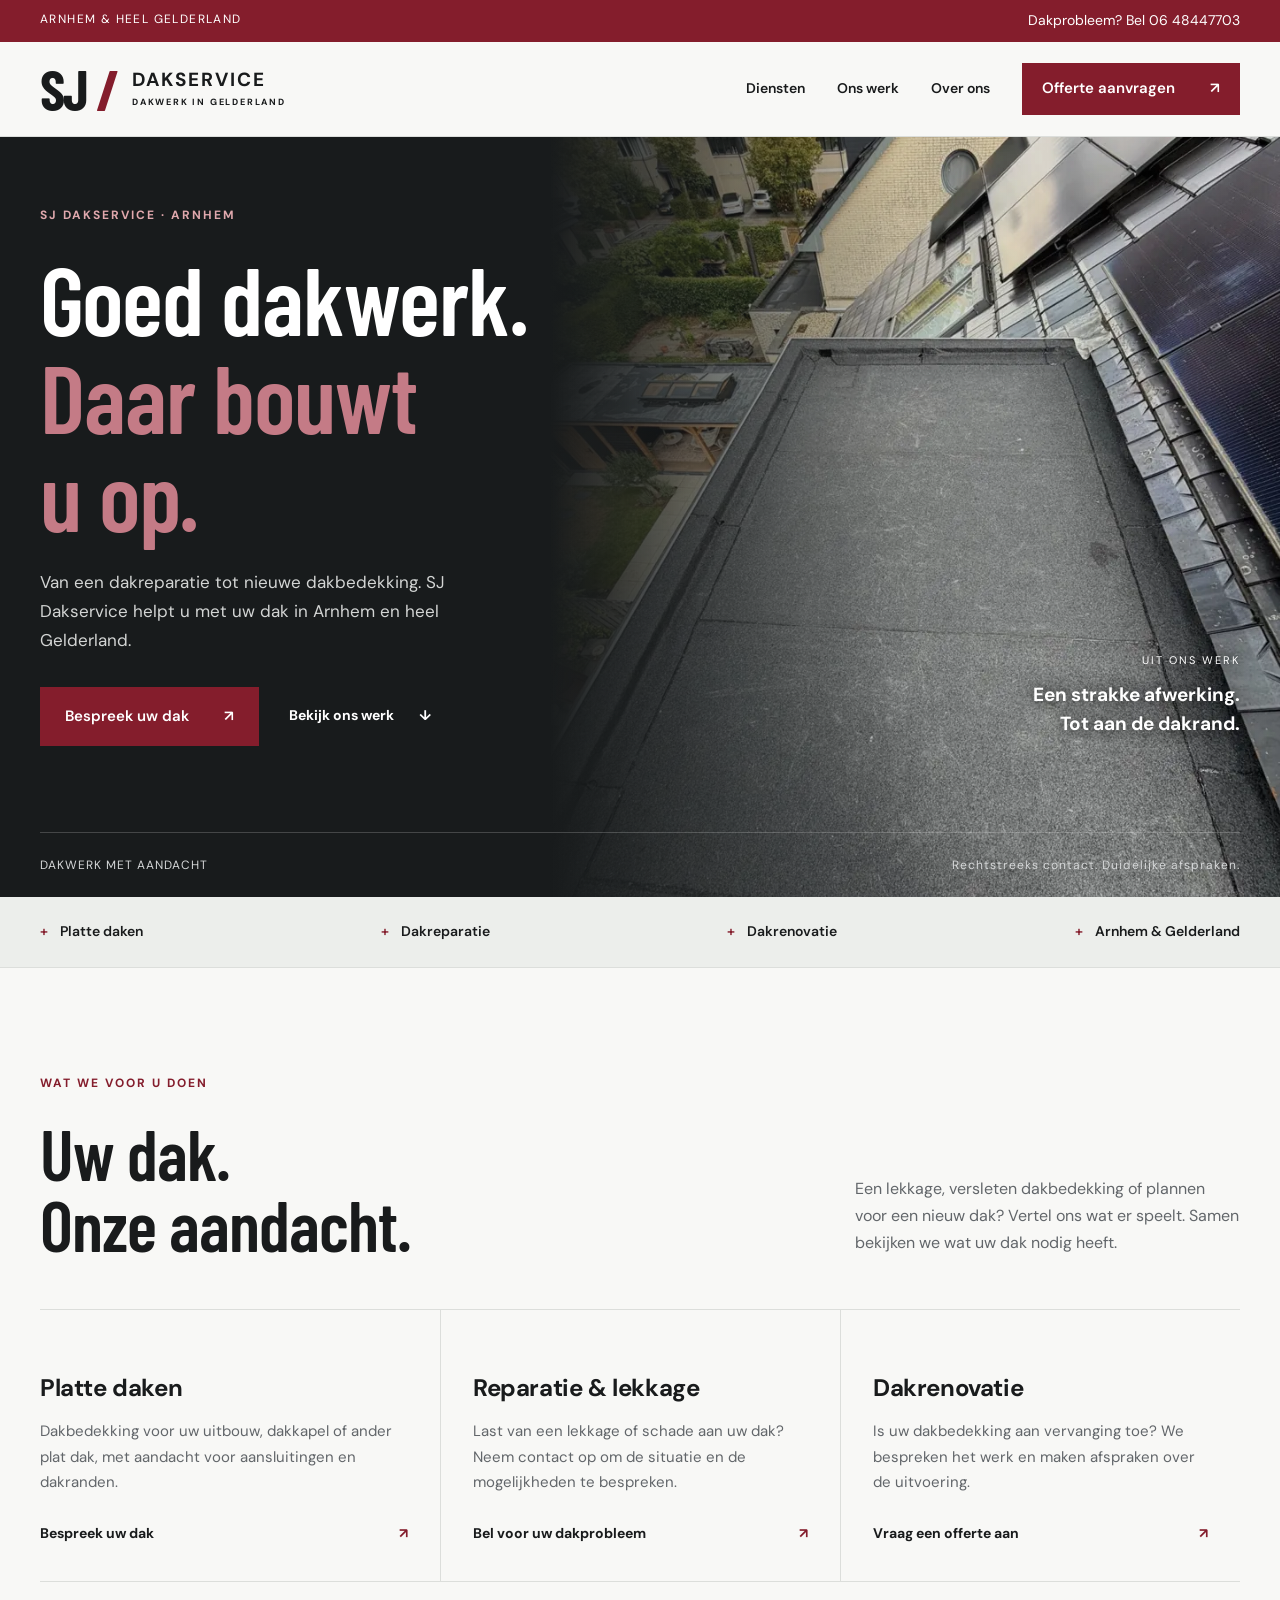
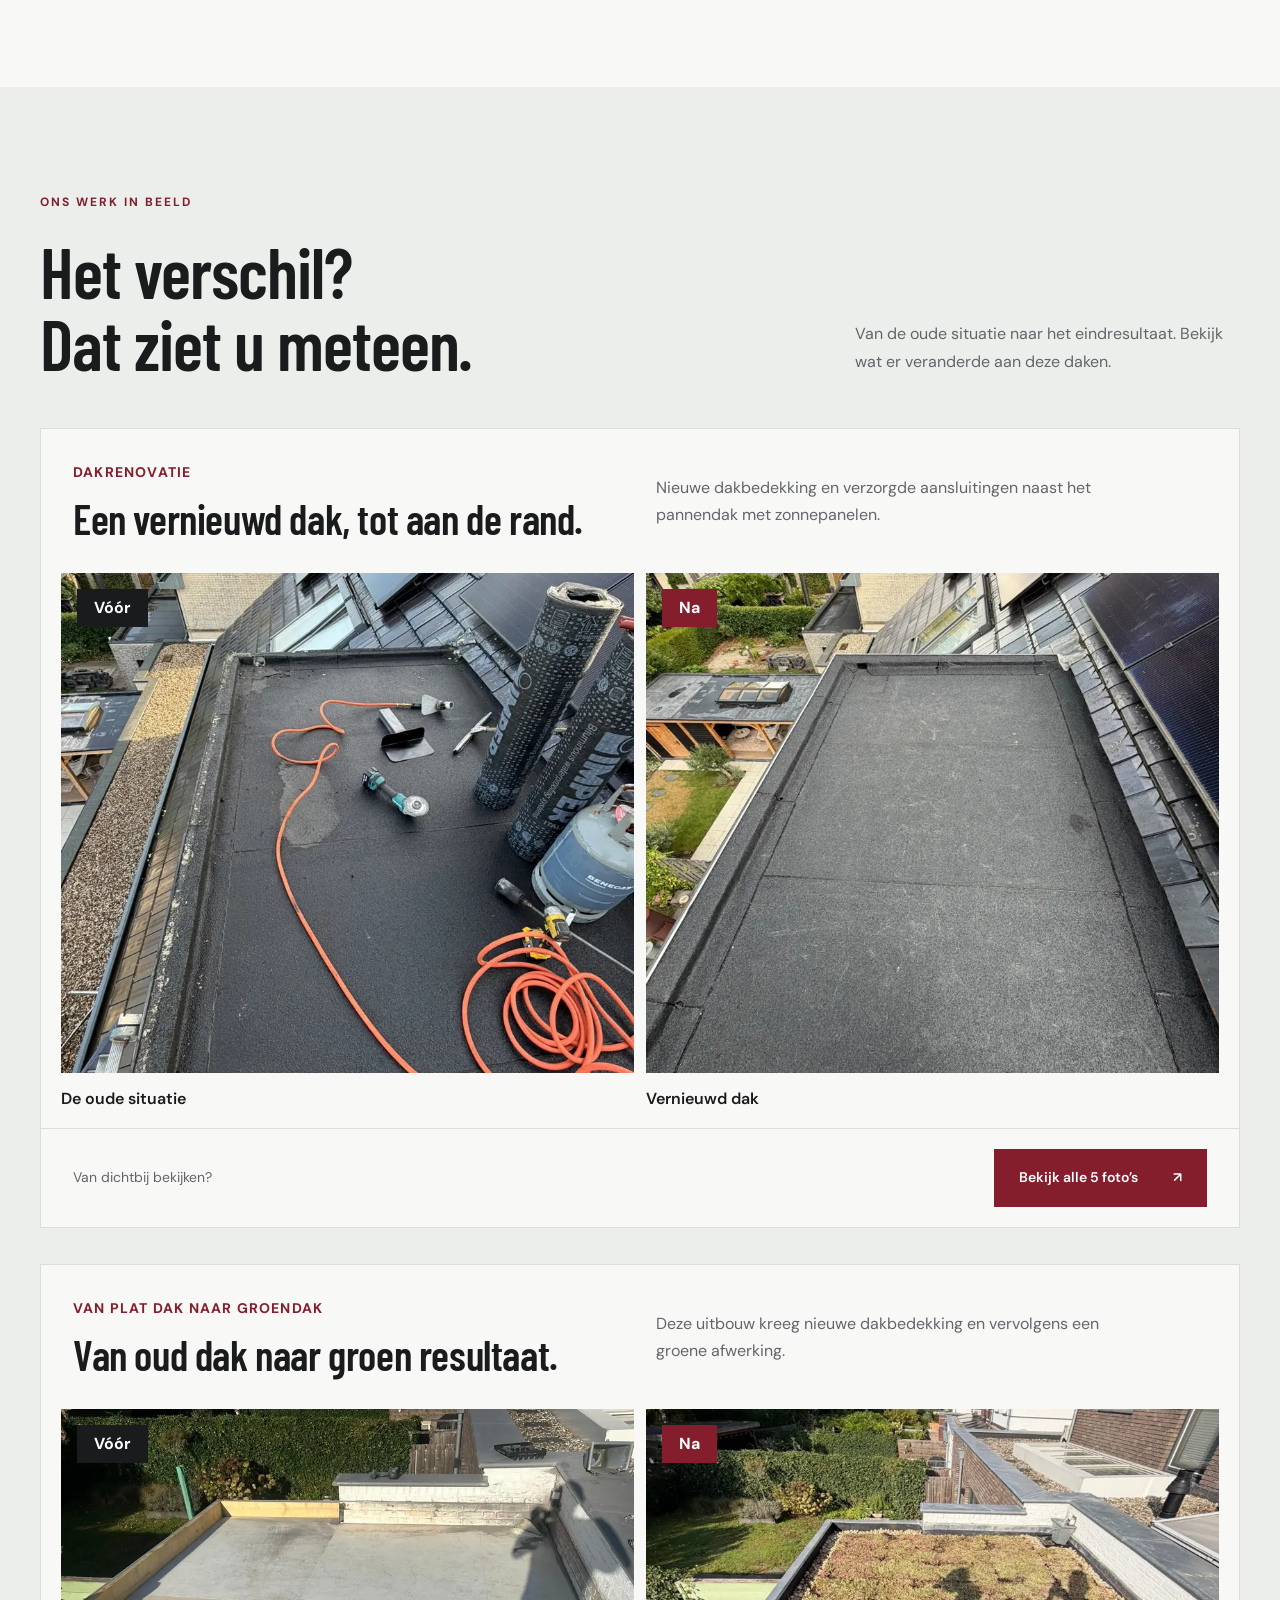
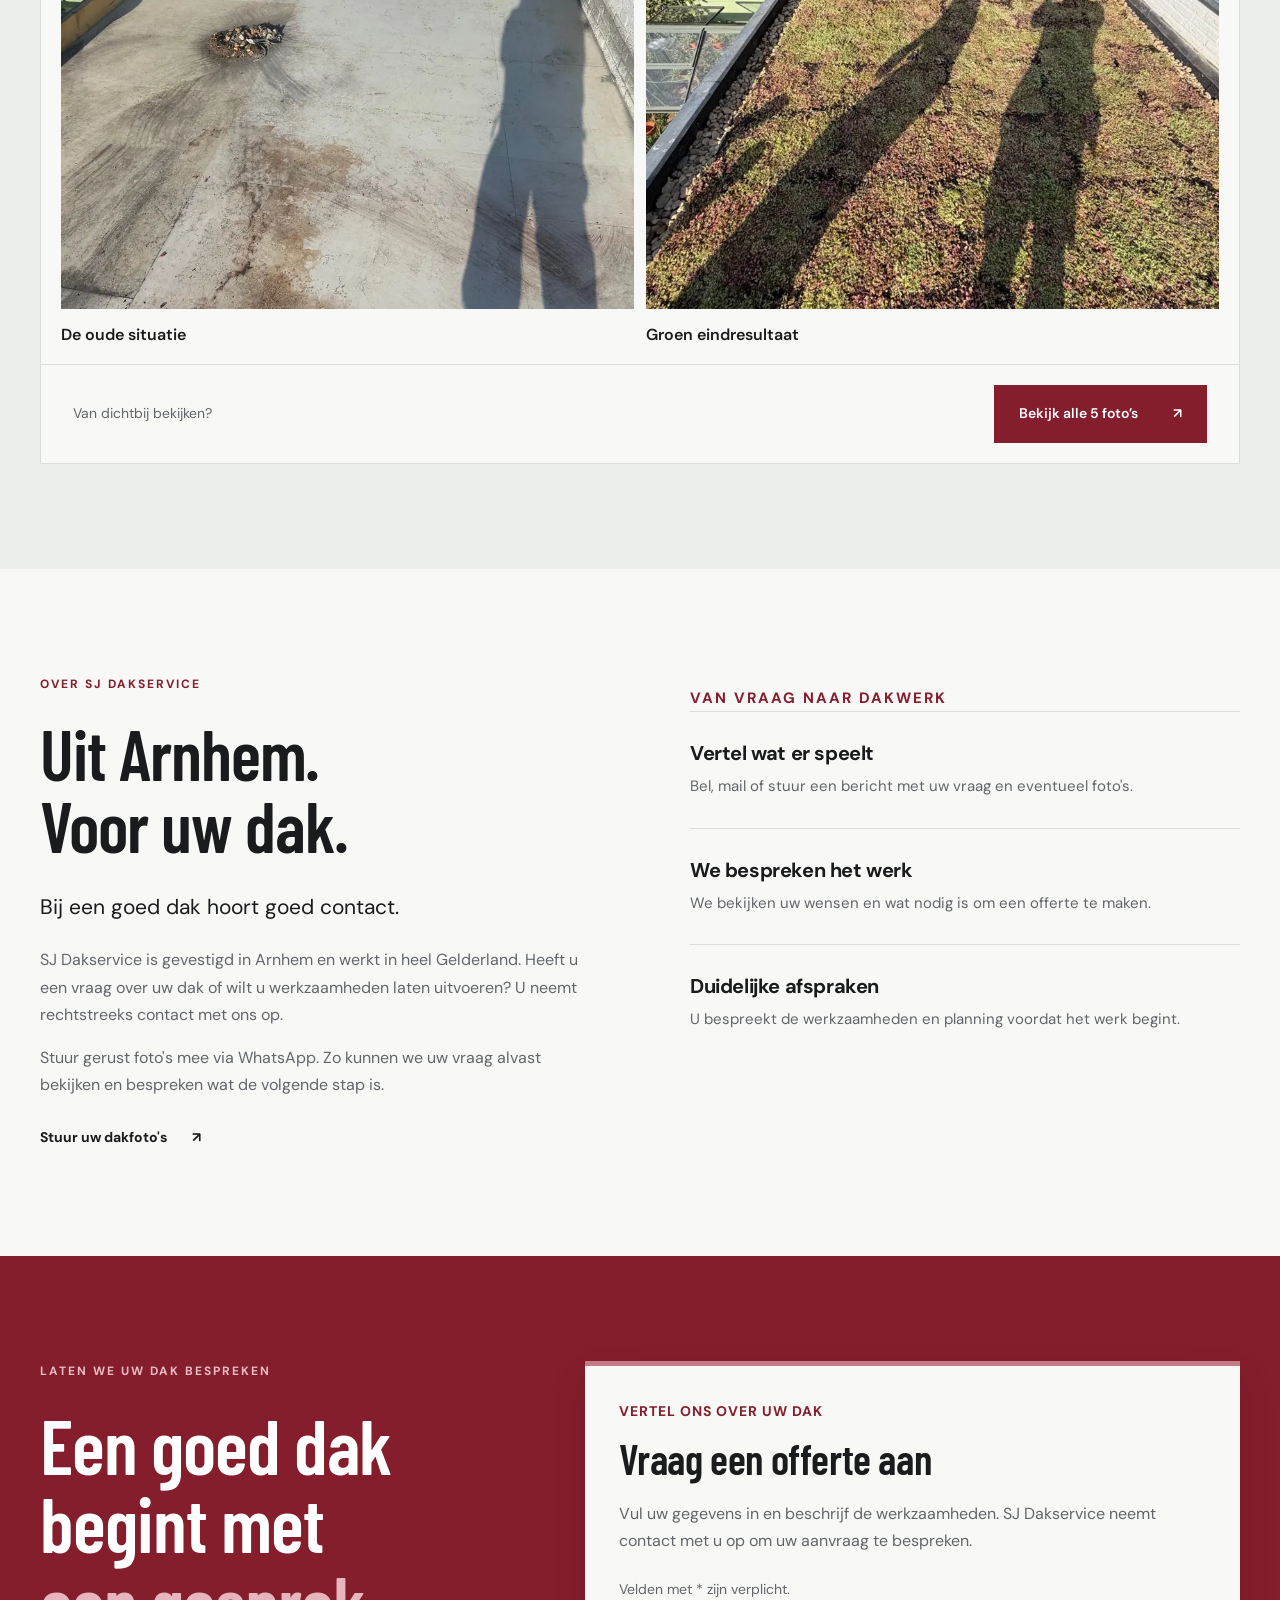
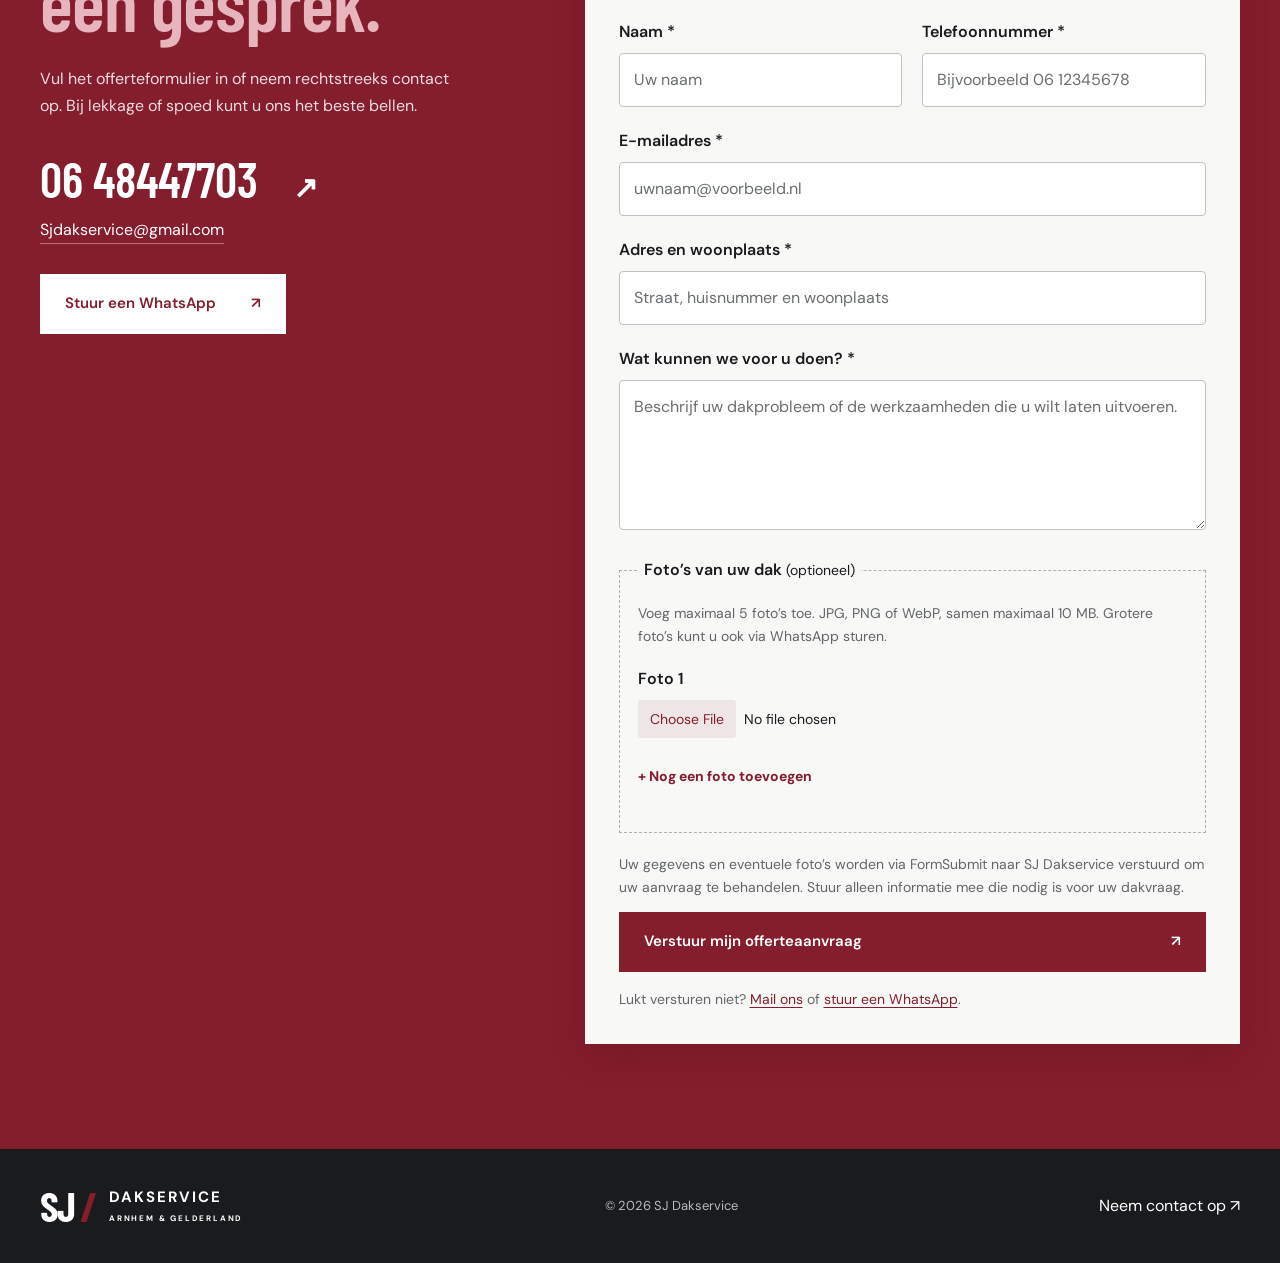
==== index.html @ f92d9c8c "Publiceer offerteformulier met FormSubmit na expliciet akkoord" ====
<!doctype html>
<html lang="nl">
<head>
<meta charset="utf-8"><meta name="viewport" content="width=device-width,initial-scale=1">
<title>SJ Dakservice | Dakwerk in Arnhem & Gelderland</title>
<meta name="description" content="SJ Dakservice uit Arnhem. Bekijk ons dakwerk in Gelderland en neem rechtstreeks contact op voor uw dak, reparatie of een offerte. Bel 06 48447703.">
<meta name="theme-color" content="#841d2c">
<link rel="stylesheet" href="styles.css?v=20260905-offerte">
<script src="script.js?v=20260905-offerte" defer></script>
</head>
<body>
<a class="skip" href="#inhoud">Naar de inhoud</a>
<div class="topbar"><div class="wrap"><span>ARNHEM & HEEL GELDERLAND</span><a href="tel:+31648447703">Dakprobleem? Bel 06 48447703</a></div></div>
<header><div class="wrap nav"><a class="brand" href="#" aria-label="SJ Dakservice home"><strong>SJ<span> /</span></strong><span>DAKSERVICE<small>DAKWERK IN GELDERLAND</small></span></a><button class="menu-toggle" aria-expanded="false" aria-controls="navigation">Menu <span>☰</span></button><nav id="navigation" aria-label="Hoofdnavigatie"><a href="#diensten">Diensten</a><a href="#projecten">Ons werk</a><a href="#over">Over ons</a><a class="button small" href="#offerte">Offerte aanvragen <span>↗</span></a></nav></div></header>
<main id="inhoud">
<section class="hero"><div class="hero-photo"></div><div class="wrap hero-inner"><div class="hero-copy"><p class="eyebrow">SJ DAKSERVICE · ARNHEM</p><h1>Goed dakwerk.<br><em>Daar bouwt<br>u op.</em></h1><p>Van een dakreparatie tot nieuwe dakbedekking. SJ Dakservice helpt u met uw dak in Arnhem en heel Gelderland.</p><div class="actions"><a class="button" href="#offerte">Bespreek uw dak <span>↗</span></a><a class="text-link" href="#projecten">Bekijk ons werk <span>↓</span></a></div></div><div class="photo-label"><span>UIT ONS WERK</span><strong>Een strakke afwerking.<br>Tot aan de dakrand.</strong></div></div><div class="hero-bottom wrap"><span>DAKWERK MET AANDACHT</span><span>Rechtstreeks contact. Duidelijke afspraken.</span></div></section>
<div class="service-strip"><div class="wrap"><span>Platte daken</span><span>Dakreparatie</span><span>Dakrenovatie</span><span>Arnhem & Gelderland</span></div></div>
<section class="section wrap" id="diensten"><div class="section-head"><div><p class="eyebrow">WAT WE VOOR U DOEN</p><h2>Uw dak.<br>Onze aandacht.</h2></div><p>Een lekkage, versleten dakbedekking of plannen voor een nieuw dak? Vertel ons wat er speelt. Samen bekijken we wat uw dak nodig heeft.</p></div><div class="services"><article><h3>Platte daken</h3><p>Dakbedekking voor uw uitbouw, dakkapel of ander plat dak, met aandacht voor aansluitingen en dakranden.</p><a href="#offerte">Bespreek uw dak <span>↗</span></a></article><article><h3>Reparatie & lekkage</h3><p>Last van een lekkage of schade aan uw dak? Neem contact op om de situatie en de mogelijkheden te bespreken.</p><a href="tel:+31648447703">Bel voor uw dakprobleem <span>↗</span></a></article><article><h3>Dakrenovatie</h3><p>Is uw dakbedekking aan vervanging toe? We bespreken het werk en maken afspraken over de uitvoering.</p><a href="#offerte">Vraag een offerte aan <span>↗</span></a></article></div></section>
<section class="projects section" id="projecten"><div class="wrap">
<div class="section-head"><div><p class="eyebrow">ONS WERK IN BEELD</p><h2>Het verschil?<br>Dat ziet u meteen.</h2></div><p>Van de oude situatie naar het eindresultaat. Bekijk wat er veranderde aan deze daken.</p></div>
<article class="project comparison-project" aria-labelledby="project-smal-title">
<div class="comparison-heading"><div><p class="eyebrow">DAKRENOVATIE</p><h3 id="project-smal-title">Een vernieuwd dak, tot aan de rand.</h3></div><p>Nieuwe dakbedekking en verzorgde aansluitingen naast het pannendak met zonnepanelen.</p></div>
<div class="comparison-pair">
<figure><div class="comparison-photo"><img src="assets/smal-dak-werk.webp" alt="Oude dakbedekking naast zonnepanelen, met gereedschap bij de start van het werk" loading="lazy" width="825" height="1100"><span class="comparison-label">Vóór</span></div><figcaption>De oude situatie</figcaption></figure>
<figure><div class="comparison-photo"><img src="assets/smal-dak-resultaat.webp" alt="Hetzelfde dak met vernieuwde dakbedekking en afgewerkte randen" loading="lazy" width="825" height="1100"><span class="comparison-label after-label">Na</span></div><figcaption>Vernieuwd dak</figcaption></figure>
</div>
<div class="comparison-footer"><span>Van dichtbij bekijken?</span><button class="button" data-gallery="smal">Bekijk alle 5 foto’s <span aria-hidden="true">↗</span></button></div>
</article>
<article class="project comparison-project" aria-labelledby="project-plat-title">
<div class="comparison-heading"><div><p class="eyebrow">VAN PLAT DAK NAAR GROENDAK</p><h3 id="project-plat-title">Van oud dak naar groen resultaat.</h3></div><p>Deze uitbouw kreeg nieuwe dakbedekking en vervolgens een groene afwerking.</p></div>
<div class="comparison-pair">
<figure><div class="comparison-photo"><img src="assets/plat-dak-voor-overzicht.webp" alt="Het brede platte dak vóór de renovatie, met oude versleten dakbedekking" loading="lazy" width="1100" height="825"><span class="comparison-label">Vóór</span></div><figcaption>De oude situatie</figcaption></figure>
<figure><div class="comparison-photo"><img src="assets/groendak.webp" alt="Het brede dak na de renovatie, afgewerkt als groendak" loading="lazy" width="825" height="1100"><span class="comparison-label after-label">Na</span></div><figcaption>Groen eindresultaat</figcaption></figure>
</div>
<div class="comparison-footer"><span>Van dichtbij bekijken?</span><button class="button" data-gallery="plat">Bekijk alle 5 foto’s <span aria-hidden="true">↗</span></button></div>
</article>
</div></section>
<section class="section wrap about" id="over"><div><p class="eyebrow">OVER SJ DAKSERVICE</p><h2>Uit Arnhem.<br>Voor uw dak.</h2><p class="lead">Bij een goed dak hoort goed contact.</p><p>SJ Dakservice is gevestigd in Arnhem en werkt in heel Gelderland. Heeft u een vraag over uw dak of wilt u werkzaamheden laten uitvoeren? U neemt rechtstreeks contact met ons op.</p><p>Stuur gerust foto's mee via WhatsApp. Zo kunnen we uw vraag alvast bekijken en bespreken wat de volgende stap is.</p><a class="text-link" href="https://wa.me/31648447703" target="_blank" rel="noopener noreferrer">Stuur uw dakfoto's <span>↗</span></a></div><div class="steps"><p class="eyebrow">VAN VRAAG NAAR DAKWERK</p><article><div><h3>Vertel wat er speelt</h3><p>Bel, mail of stuur een bericht met uw vraag en eventueel foto's.</p></div></article><article><div><h3>We bespreken het werk</h3><p>We bekijken uw wensen en wat nodig is om een offerte te maken.</p></div></article><article><div><h3>Duidelijke afspraken</h3><p>U bespreekt de werkzaamheden en planning voordat het werk begint.</p></div></article></div></section>
<section class="contact section" id="contact"><div class="wrap contact-grid"><div><p class="eyebrow">LATEN WE UW DAK BESPREKEN</p><h2>Een goed dak<br>begint met<br><em>een gesprek.</em></h2><p>Vul het offerteformulier in of neem rechtstreeks contact op. Bij lekkage of spoed kunt u ons het beste bellen.</p><a class="phone" href="tel:+31648447703">06 48447703 <span>↗</span></a><a class="email" href="mailto:Sjdakservice@gmail.com">Sjdakservice@gmail.com</a><div class="contact-actions"><a class="button light" href="https://wa.me/31648447703?text=Hallo%20SJ%20Dakservice%2C%20ik%20heb%20een%20vraag%20over%20mijn%20dak." target="_blank" rel="noopener noreferrer">Stuur een WhatsApp <span>↗</span></a></div></div><div class="quote-card" id="offerte">
<p class="eyebrow">VERTEL ONS OVER UW DAK</p>
<h3>Vraag een offerte aan</h3>
<p class="quote-intro">Vul uw gegevens in en beschrijf de werkzaamheden. SJ Dakservice neemt contact met u op om uw aanvraag te bespreken.</p>
<form id="quote-form" action="https://formsubmit.co/Sjdakservice@gmail.com" method="POST" enctype="multipart/form-data">
<input type="hidden" name="_subject" value="Nieuwe offerteaanvraag via SJ Dakservice">
<input type="hidden" name="_template" value="table">
<input type="hidden" name="_next" value="https://kdsbtdjr7d-bot.github.io/SJ-dakservice/bedankt.html">
<input type="text" name="_honey" class="form-trap" tabindex="-1" autocomplete="off" aria-hidden="true">
<p class="required-note">Velden met * zijn verplicht.</p>
<div class="quote-fields">
<div class="quote-field"><label for="quote-name">Naam *</label><input id="quote-name" name="Naam" autocomplete="name" maxlength="120" required placeholder="Uw naam"></div>
<div class="quote-field"><label for="quote-phone">Telefoonnummer *</label><input id="quote-phone" name="Telefoonnummer" type="tel" autocomplete="tel" maxlength="40" required placeholder="Bijvoorbeeld 06 12345678"></div>
<div class="quote-field quote-wide"><label for="quote-email">E-mailadres *</label><input id="quote-email" name="email" type="email" autocomplete="email" maxlength="254" required placeholder="uwnaam@voorbeeld.nl"></div>
<div class="quote-field quote-wide"><label for="quote-address">Adres en woonplaats *</label><input id="quote-address" name="Adres en woonplaats" autocomplete="street-address" maxlength="250" required placeholder="Straat, huisnummer en woonplaats"></div>
<div class="quote-field quote-wide"><label for="quote-message">Wat kunnen we voor u doen? *</label><textarea id="quote-message" name="Omschrijving" rows="5" maxlength="5000" required placeholder="Beschrijf uw dakprobleem of de werkzaamheden die u wilt laten uitvoeren."></textarea></div>
</div>
<fieldset class="quote-uploads"><legend>Foto’s van uw dak <span>(optioneel)</span></legend>
<p id="upload-help">Voeg maximaal 5 foto’s toe. JPG, PNG of WebP, samen maximaal 10 MB. Grotere foto’s kunt u ook via WhatsApp sturen.</p>
<div class="photo-field"><label for="quote-photo-1">Foto 1</label><input type="file" id="quote-photo-1" name="attachment" accept="image/jpeg,image/png,image/webp" aria-describedby="upload-help upload-error"></div>
<div class="photo-field"><label for="quote-photo-2">Foto 2</label><input type="file" id="quote-photo-2" name="attachment2" accept="image/jpeg,image/png,image/webp" aria-describedby="upload-help upload-error"></div>
<div class="photo-field"><label for="quote-photo-3">Foto 3</label><input type="file" id="quote-photo-3" name="attachment3" accept="image/jpeg,image/png,image/webp" aria-describedby="upload-help upload-error"></div>
<div class="photo-field"><label for="quote-photo-4">Foto 4</label><input type="file" id="quote-photo-4" name="attachment4" accept="image/jpeg,image/png,image/webp" aria-describedby="upload-help upload-error"></div>
<div class="photo-field"><label for="quote-photo-5">Foto 5</label><input type="file" id="quote-photo-5" name="attachment5" accept="image/jpeg,image/png,image/webp" aria-describedby="upload-help upload-error"></div>
<button type="button" id="add-photo" class="text-link" hidden>+ Nog een foto toevoegen</button>
<p id="upload-error" role="alert"></p>
</fieldset>
<p class="quote-privacy">Uw gegevens en eventuele foto’s worden via FormSubmit naar SJ Dakservice verstuurd om uw aanvraag te behandelen. Stuur alleen informatie mee die nodig is voor uw dakvraag.</p>
<button class="button quote-submit" type="submit">Verstuur mijn offerteaanvraag <span aria-hidden="true">↗</span></button>
<p class="quote-help">Lukt versturen niet? <a href="mailto:Sjdakservice@gmail.com">Mail ons</a> of <a href="https://wa.me/31648447703" target="_blank" rel="noopener noreferrer">stuur een WhatsApp</a>.</p>
</form></div></div></section>
</main><footer><div class="wrap"><a class="brand" href="#"><strong>SJ<span> /</span></strong><span>DAKSERVICE<small>ARNHEM & GELDERLAND</small></span></a><p>© <span id="year">2026</span> SJ Dakservice</p><a href="mailto:Sjdakservice@gmail.com">Neem contact op ↗</a></div></footer>
<div class="mobile-contact"><a href="tel:+31648447703">Bel direct</a><a href="https://wa.me/31648447703" target="_blank" rel="noopener noreferrer">WhatsApp ↗</a></div>
<dialog id="gallery" aria-labelledby="gallery-title"><div class="gallery-top"><h2 id="gallery-title">Projectfoto's</h2><button id="close-gallery" aria-label="Sluit fotogalerij">Sluiten ×</button></div><div class="gallery-stage"><button id="prev-photo" aria-label="Vorige foto">←</button><img id="gallery-photo" alt=""><button id="next-photo" aria-label="Volgende foto">→</button></div><p id="gallery-caption" aria-live="polite"></p></dialog>
</body></html>
---- styles.css ----
@import url('https://fonts.googleapis.com/css2?family=Barlow+Condensed:wght@500;600;700&family=DM+Sans:wght@400;500;600;700&display=swap');
:root{--ink:#191b1c;--red:#841d2c;--paper:#f8f8f6;--muted:#62666a;--line:#dcdedb}*{box-sizing:border-box}html{scroll-behavior:smooth;scroll-padding-top:110px}body{margin:0;background:var(--paper);color:var(--ink);font:16px/1.7 'DM Sans',Arial,sans-serif}a{color:inherit;text-decoration:none}button{font:inherit;cursor:pointer}button,a{-webkit-tap-highlight-color:transparent}button:focus-visible,a:focus-visible{outline:3px solid #df934c;outline-offset:5px}.wrap{width:min(1200px,calc(100% - 80px));margin:auto}.topbar{background:var(--red);color:white;font-size:12px;letter-spacing:1.4px;padding:9px 0}.topbar .wrap{display:flex;justify-content:space-between}.topbar a{letter-spacing:0;font-size:14px}header{position:sticky;top:0;background:#f8f8f6f5;backdrop-filter:blur(12px);z-index:10;border-bottom:1px solid var(--line)}.nav{display:flex;align-items:center;justify-content:space-between;min-height:94px}.brand{display:flex;align-items:center;gap:14px;line-height:1.05}.brand strong{font:700 57px/.9 'Barlow Condensed',Arial,sans-serif;letter-spacing:-2px}.brand strong span{color:var(--red)}.brand>span{font-size:19px;letter-spacing:2px;font-weight:700}.brand small{display:block;font-size:9px;letter-spacing:1.8px;margin-top:8px}nav{display:flex;align-items:center;gap:32px;font-size:14px;font-weight:600}nav a:hover,.text-link:hover{color:var(--red)}.button{display:inline-flex;justify-content:space-between;align-items:center;gap:35px;background:var(--red);color:#fff;padding:17px 25px;font-weight:600;font-size:15px}.button:hover{background:#a22b3d;color:white}.button.small{padding:13px 20px}.menu-toggle{display:none}.hero{position:relative;background:#181b1c;color:#fff;overflow:hidden}.hero-photo{position:absolute;inset:0 0 0 43%;background:linear-gradient(90deg,#181b1c 0%,#181b1c30 48%,#181b1c00 100%),url('assets/smal-dak-resultaat.webp') center 57%/cover}.hero-inner{position:relative;min-height:680px;display:flex;align-items:center;justify-content:space-between}.hero-copy{padding:68px 0 86px;width:56%}.eyebrow{font-size:12px;letter-spacing:2px;font-weight:700;margin:0 0 24px;color:var(--red)}.hero .eyebrow{color:#e0a8ad}h1,h2,h3,p{margin-top:0}h1,h2{font-family:'Barlow Condensed','Arial Narrow',Arial,sans-serif;font-weight:600;line-height:1.02;letter-spacing:-1px}h1{font-size:clamp(65px,7.5vw,108px);margin-bottom:25px}h1 em,h2 em{font-style:normal;color:#c47b86}.hero-copy>p:not(.eyebrow){max-width:410px;color:#d3d5d4;font-size:17px}.actions{display:flex;align-items:center;gap:30px;margin-top:32px}.text-link{display:inline-flex;align-items:center;gap:25px;font-size:14px;font-weight:700;background:none;border:0;padding:0}.hero .text-link:hover{color:#e0a8ad}.photo-label{align-self:flex-end;text-align:right;margin-bottom:94px;text-shadow:0 1px 15px #000}.photo-label span{font-size:11px;letter-spacing:2px}.photo-label strong{display:block;font-size:19px;line-height:1.5;margin-top:9px}.hero-bottom{position:relative;display:flex;justify-content:space-between;padding:22px 0;border-top:1px solid #ffffff30;font-size:12px;letter-spacing:1px;color:#d5d7d8}.service-strip{background:#eceeeb;border-bottom:1px solid var(--line)}.service-strip .wrap{display:flex;justify-content:space-between;padding:23px 0;font-size:14px;font-weight:600}.service-strip span:before{content:'+';color:var(--red);margin-right:12px}.section{padding-top:105px;padding-bottom:105px}.section-head{display:flex;justify-content:space-between;align-items:flex-end;gap:60px;margin-bottom:48px}h2{font-size:clamp(48px,5.5vw,72px);margin-bottom:0}.section-head>p{max-width:385px;margin-bottom:5px;color:var(--muted)}.services{display:grid;grid-template-columns:repeat(3,1fr);border-top:1px solid var(--line);border-bottom:1px solid var(--line)}.services article{padding:35px 32px 35px 0}.services article+article{border-left:1px solid var(--line);padding-left:32px}.number{font:500 38px 'Barlow Condensed',Arial;color:#a9aaaa}h3{font-size:24px;line-height:1.3;letter-spacing:-.4px;margin-bottom:16px}.services h3{margin-top:27px}.services p{color:var(--muted);font-size:15px}.services a{display:flex;justify-content:space-between;font-size:14px;font-weight:700;margin-top:26px}.services a span{color:var(--red)}.projects{background:#eceedf00;background-color:#eceeeb}.project{background:var(--paper)}.featured{display:grid;grid-template-columns:1.1fr 1fr;margin-bottom:30px}.project-image{padding:0;border:0;display:block;position:relative;width:100%;background:#d4d5d0;overflow:hidden;aspect-ratio:1.45}.project-image img{width:100%;height:100%;object-fit:cover;display:block;transition:transform .5s}.project-image:hover img{transform:scale(1.035)}.featured .project-image{aspect-ratio:1.14}.featured .project-image img{object-position:50% 65%}.image-badge{position:absolute;bottom:18px;left:18px;background:var(--paper);padding:11px 17px;font-size:11px;letter-spacing:1px}.image-badge b{margin-left:25px;color:var(--red);font-size:17px}.project-copy{padding:32px}.featured .project-copy{padding:55px;align-self:center}.featured h3{font:600 44px/1.1 'Barlow Condensed',Arial}.project-copy p:not(.eyebrow){font-size:15px;color:var(--muted)}.project-copy .eyebrow{font-size:11px;margin-bottom:17px}.tags{display:flex;flex-wrap:wrap;gap:10px;margin:25px 0 30px}.tags span{border:1px solid var(--line);padding:5px 10px;font-size:12px}.project-grid{display:grid;grid-template-columns:1fr 1fr;gap:30px}.project-grid .project-image{max-height:345px}.project-grid .project-image img{object-position:center 60%}.about{display:grid;grid-template-columns:1fr 1fr;gap:100px}.about h2{margin-bottom:28px}.about p:not(.eyebrow){color:var(--muted)}.about .lead{font-size:21px;color:var(--ink)!important}.about .text-link{margin-top:12px}.steps{padding-top:12px}.steps article{border-top:1px solid var(--line);display:flex;gap:28px;padding:28px 0}.steps article>span{font:500 28px 'Barlow Condensed',Arial;color:var(--red)}.steps h3{font-size:20px;margin-bottom:8px}.steps p{font-size:15px;margin-bottom:0}.contact{background:var(--red);color:#fff}.contact-grid{display:grid;grid-template-columns:1.2fr 1fr;gap:130px}.contact .eyebrow{color:#e9bcc3}.contact h2{font-size:clamp(55px,6vw,80px);margin-bottom:25px}.contact h2 em{color:#e7b5bc}.contact p{color:#f0dce0;max-width:430px}.phone{font:600 clamp(34px,4vw,49px) 'Barlow Condensed',Arial;display:block;margin-top:30px}.phone span{font-size:30px;margin-left:25px}.email{display:inline-block;border-bottom:1px solid #ffffff60;margin-top:8px;overflow-wrap:anywhere}.contact-actions{margin-top:30px}.button.light{background:#fff;color:var(--red)}.button.light:hover{background:#eed8dc}.contact aside{border-left:1px solid #ffffff40;padding:20px 0 0 55px;align-self:center}.contact aside .number{color:#ce8e99;font-size:60px;display:block;margin-bottom:30px}.contact aside h3{font-size:25px}.contact hr{border:0;border-top:1px solid #ffffff40;margin:30px 0}.contact .text-link:hover{color:#edbdc4}footer{background:#191b1c;color:#fff;padding:38px 0}footer .wrap{display:flex;justify-content:space-between;align-items:center;gap:25px}footer p,footer>a{font-size:13px;color:#b7bcbd;margin:0}footer .brand strong{font-size:42px}footer .brand>span{font-size:15px}footer .brand small{font-size:8px}.mobile-contact{display:none}.skip{position:fixed;left:10px;top:-100px;z-index:40;background:white;padding:10px}.skip:focus{top:10px}dialog{width:min(1040px,95vw);max-height:94dvh;background:#171a1b;color:#fff;border:1px solid #444;padding:20px}dialog::backdrop{background:#000c}.gallery-top{display:flex;justify-content:space-between;gap:15px;align-items:center}.gallery-top h2{font:600 22px 'DM Sans',Arial}.gallery-top button{background:none;color:white;border:1px solid #777;padding:8px 15px}.gallery-stage{display:flex;align-items:center;gap:12px;margin-top:20px}.gallery-stage img{display:block;width:calc(100% - 100px);height:65dvh;object-fit:contain}.gallery-stage button{background:#343738;color:#fff;border:0;font-size:24px;width:40px;flex-shrink:0;padding:10px 0}.gallery-stage button:disabled{opacity:.3;cursor:default}#gallery-caption{text-align:center;margin:15px 0 0;color:#ddd;font-size:14px}
@media(min-width:1600px){.hero-photo{background-position:center 58%}}
@media(max-width:900px){.wrap{width:calc(100% - 48px)}nav{gap:18px}.brand>span{font-size:16px}.hero-inner{min-height:620px}.hero-copy{width:68%}.hero-photo{left:33%;opacity:.65}.photo-label{display:none}.about,.contact-grid{gap:50px}.featured .project-copy{padding:30px}.service-strip .wrap{flex-wrap:wrap;gap:15px}.contact aside{padding-left:30px}.actions{gap:20px}.section{padding-top:75px;padding-bottom:75px}}
@media(max-width:680px){html{scroll-padding-top:90px}.wrap{width:calc(100% - 36px)}.topbar{padding:7px 0}.topbar .wrap>span{font-size:10px;letter-spacing:.7px}.topbar a{font-size:11px}.nav{min-height:78px}.brand strong{font-size:48px}.brand>span{font-size:16px}.brand small{font-size:8px}.menu-toggle{display:flex;gap:15px;align-items:center;background:none;border:1px solid var(--line);padding:8px 11px;font-size:14px}nav{display:none;position:absolute;left:0;right:0;top:100%;padding:20px;background:var(--paper);border-bottom:1px solid var(--line);flex-direction:column;align-items:stretch}nav.open{display:flex}.hero-inner{min-height:660px;align-items:flex-start}.hero-copy{width:100%;padding:48px 0 50px}.hero-photo{left:0;background-image:linear-gradient(90deg,#181b1ce8,#181b1c69),url('assets/smal-dak-resultaat.webp');opacity:1;background-position:center 55%}.hero h1{font-size:76px}.hero-copy>p:not(.eyebrow){max-width:340px;font-size:16px}.hero .eyebrow{font-size:11px}.hero-bottom{font-size:10px;letter-spacing:.6px;padding:18px 0}.hero-bottom span+span{display:none}.actions{align-items:flex-start;flex-direction:column;gap:24px}.service-strip .wrap{display:grid;grid-template-columns:1fr 1fr;font-size:12px;padding:20px 0;gap:12px}.section{padding-top:65px;padding-bottom:65px}.section-head{display:block;margin-bottom:32px}.section-head>p{margin-top:24px;font-size:15px}.eyebrow{font-size:11px;margin-bottom:18px}h2{font-size:54px}.services{grid-template-columns:1fr}.services article,.services article+article{padding:26px 0;border-left:0;border-bottom:1px solid var(--line)}.services article:last-child{border-bottom:0}.services h3{margin-top:15px}.featured,.project-grid,.about,.contact-grid{grid-template-columns:1fr}.featured{margin-bottom:22px}.featured .project-image{aspect-ratio:1.15}.featured .project-copy,.project-copy{padding:26px}.featured h3{font-size:38px}.project-grid{gap:22px}.about{gap:45px}.contact-grid{gap:45px}.contact aside{padding:35px 0 0;border-left:0;border-top:1px solid #ffffff40}.contact aside .number{display:none}.contact h2{font-size:65px}footer{padding-bottom:100px}footer .wrap{align-items:flex-start;flex-direction:column;gap:24px}.mobile-contact{display:grid;grid-template-columns:1fr 1fr;position:fixed;bottom:0;left:0;right:0;z-index:15;padding-bottom:env(safe-area-inset-bottom);background:var(--red);box-shadow:0 -3px 15px #0002}.mobile-contact a{text-align:center;padding:14px 5px;font-size:14px;font-weight:700;color:white}.mobile-contact a+a{background:#fff;color:var(--red)}dialog{padding:12px}.gallery-top h2{font-size:16px}.gallery-top button{font-size:12px;padding:7px}.gallery-stage{gap:5px}.gallery-stage img{width:calc(100% - 70px);height:60dvh}.gallery-stage button{width:30px}.gallery-top{gap:8px}}
@media(prefers-reduced-motion:reduce){html{scroll-behavior:auto}*{transition:none!important}}

/* Projecten: de oude en nieuwe situatie direct naast elkaar. */
.comparison-project{border:1px solid var(--line);margin-bottom:36px;overflow:hidden}
.comparison-project:last-child{margin-bottom:0}
.comparison-heading{padding:32px;display:grid;grid-template-columns:1fr 1fr;align-items:center;gap:32px}
.comparison-heading .eyebrow{font-size:14px;letter-spacing:1.2px;margin-bottom:10px}
.comparison-heading h3{font:600 clamp(28px,3.5vw,42px)/1.1 'Barlow Condensed',Arial,sans-serif;margin:0}
.comparison-heading>p{color:var(--muted);font-size:16px;margin:0;max-width:450px}
.comparison-pair{display:grid;grid-template-columns:minmax(0,1fr) minmax(0,1fr);gap:12px;padding:0 20px}
.comparison-pair figure{margin:0;min-width:0}
.comparison-photo{position:relative;background:#dcdedb}
.comparison-photo img{display:block;width:100%;height:clamp(230px,42vw,500px);object-fit:cover;object-position:center 65%}
.comparison-label{position:absolute;left:16px;top:16px;background:var(--ink);color:#fff;padding:7px 17px;font-size:16px;font-weight:700;line-height:1.5}
.comparison-label.after-label{background:var(--red)}
.comparison-pair figcaption{padding:12px 0 16px;font-weight:600;font-size:16px}
.comparison-footer{border-top:1px solid var(--line);padding:20px 32px;display:flex;align-items:center;justify-content:space-between;gap:20px}
.comparison-footer>span{color:var(--muted);font-size:14px}
.comparison-footer .button{border:0;font-size:14px;min-height:48px}
@media(max-width:680px){
.comparison-heading{display:block;padding:22px 18px}
.comparison-heading .eyebrow{font-size:14px;letter-spacing:.6px}
.comparison-heading>p{margin-top:14px}
.comparison-pair{gap:8px;padding:0 10px}
.comparison-label{left:8px;top:8px;padding:5px 12px;font-size:14px}
.comparison-photo img{height:auto;aspect-ratio:3/4}
.comparison-pair figcaption{font-size:14px;padding:10px 0 14px}
.comparison-footer{padding:16px 18px;flex-wrap:wrap;gap:10px}
.comparison-footer .button{width:100%;font-size:15px}
.comparison-project{margin-bottom:24px}
}

/* Offerteformulier */
#offerte{scroll-margin-top:24px}
.contact-grid{grid-template-columns:minmax(0,.85fr) minmax(0,1.15fr);gap:60px;align-items:start}
.quote-card{background:var(--paper);color:var(--ink);padding:34px;border-top:5px solid #c47b86;box-shadow:0 14px 35px #310b1520}
.contact .quote-card .eyebrow{color:var(--red);font-size:14px;letter-spacing:1px;margin-bottom:12px}
.quote-card h3{font:600 42px/1.1 'Barlow Condensed',Arial,sans-serif;margin-bottom:18px}
.contact .quote-card p{max-width:none;color:var(--muted)}
.quote-intro{font-size:16px}
.quote-card .required-note{font-size:14px;margin:24px 0 16px}
.quote-fields{display:grid;grid-template-columns:minmax(0,1fr) minmax(0,1fr);gap:20px}
.quote-field{min-width:0}
.quote-wide{grid-column:1/-1}
.quote-field label,.photo-field label{display:block;font-size:16px;font-weight:600;margin-bottom:8px}
.quote-field input,.quote-field textarea{display:block;width:100%;min-width:0;font:400 16px/1.5 'DM Sans',Arial,sans-serif;color:var(--ink);background:#fff;border:1px solid #bfc2bf;border-radius:4px;padding:14px}
.quote-field textarea{resize:vertical;min-height:145px}
.quote-field input::placeholder,.quote-field textarea::placeholder{color:#6a6e70;opacity:1}
.quote-card input:focus-visible,.quote-card textarea:focus-visible{outline:2px solid var(--red);outline-offset:2px}
.quote-uploads{border:1px dashed #adb0ad;margin:26px 0 20px;padding:18px;min-width:0}
.quote-uploads legend{font-size:16px;font-weight:600;padding:0 6px}
.quote-uploads legend span{font-size:14px;font-weight:400}
.quote-uploads p{font-size:14px;margin-bottom:16px}
.photo-field{margin-bottom:16px}
.photo-field input{display:block;font:14px 'DM Sans',Arial,sans-serif;width:100%;min-width:0;color:var(--ink)}
.photo-field input::file-selector-button{font:inherit;padding:10px 12px;background:#eee5e7;color:var(--red);border:0;border-radius:3px;margin-right:8px;cursor:pointer}
#add-photo{color:var(--red);min-height:44px;text-align:left}
#upload-error:not(:empty){color:#9b172b;font-weight:600;margin:12px 0 0}
.quote-card .quote-privacy,.quote-card .quote-help{font-size:14px;line-height:1.6}
.quote-submit{border:0;width:100%;text-align:left;gap:12px}
.quote-submit:disabled{opacity:.65;cursor:wait}
.quote-help{margin:16px 0 0}
.quote-help a{color:var(--red);text-decoration:underline;text-underline-offset:3px}
.form-trap,[hidden]{display:none!important}
@media(max-width:900px){.contact-grid{grid-template-columns:minmax(0,1fr);gap:40px}.quote-card{max-width:720px;width:100%}}
@media(max-width:480px){.quote-card{padding:24px 18px}.quote-card h3{font-size:36px}.quote-fields{grid-template-columns:minmax(0,1fr)}.quote-uploads{padding:14px 10px}.quote-submit{font-size:15px;padding:16px}}
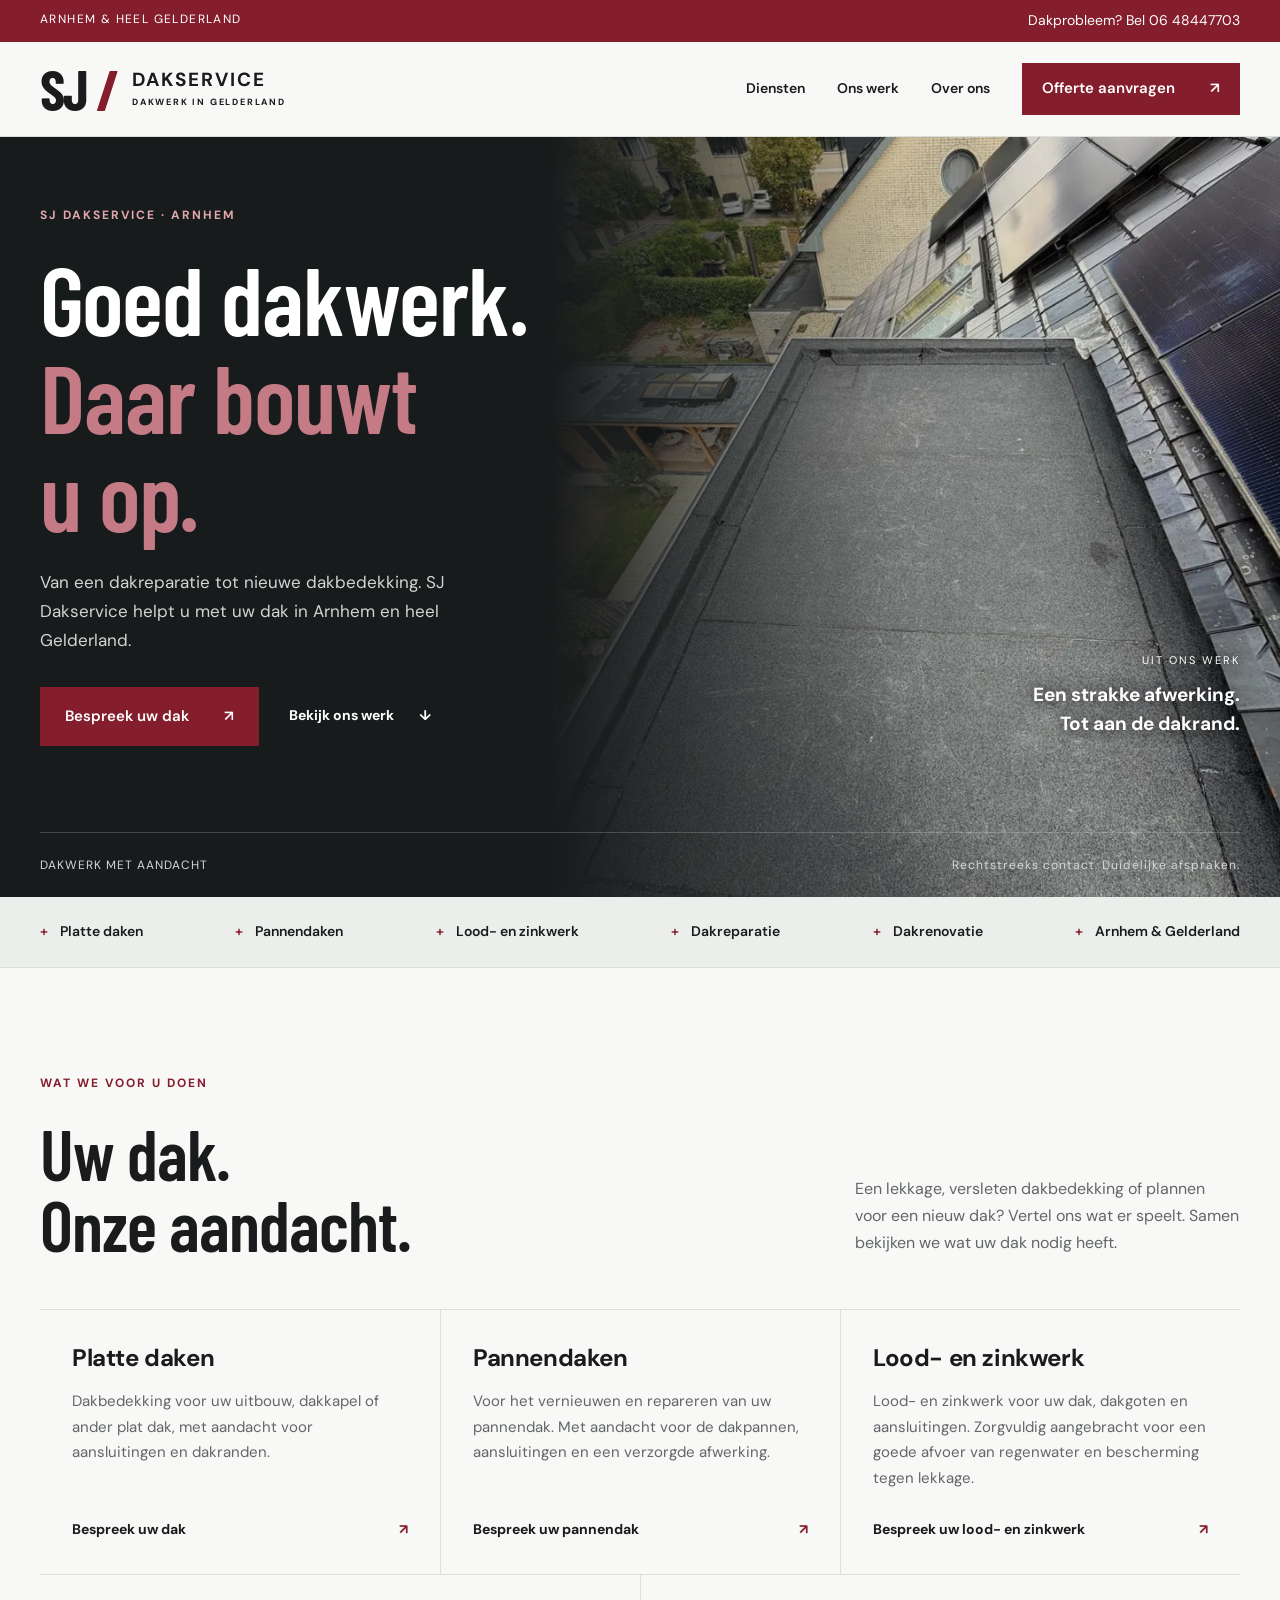
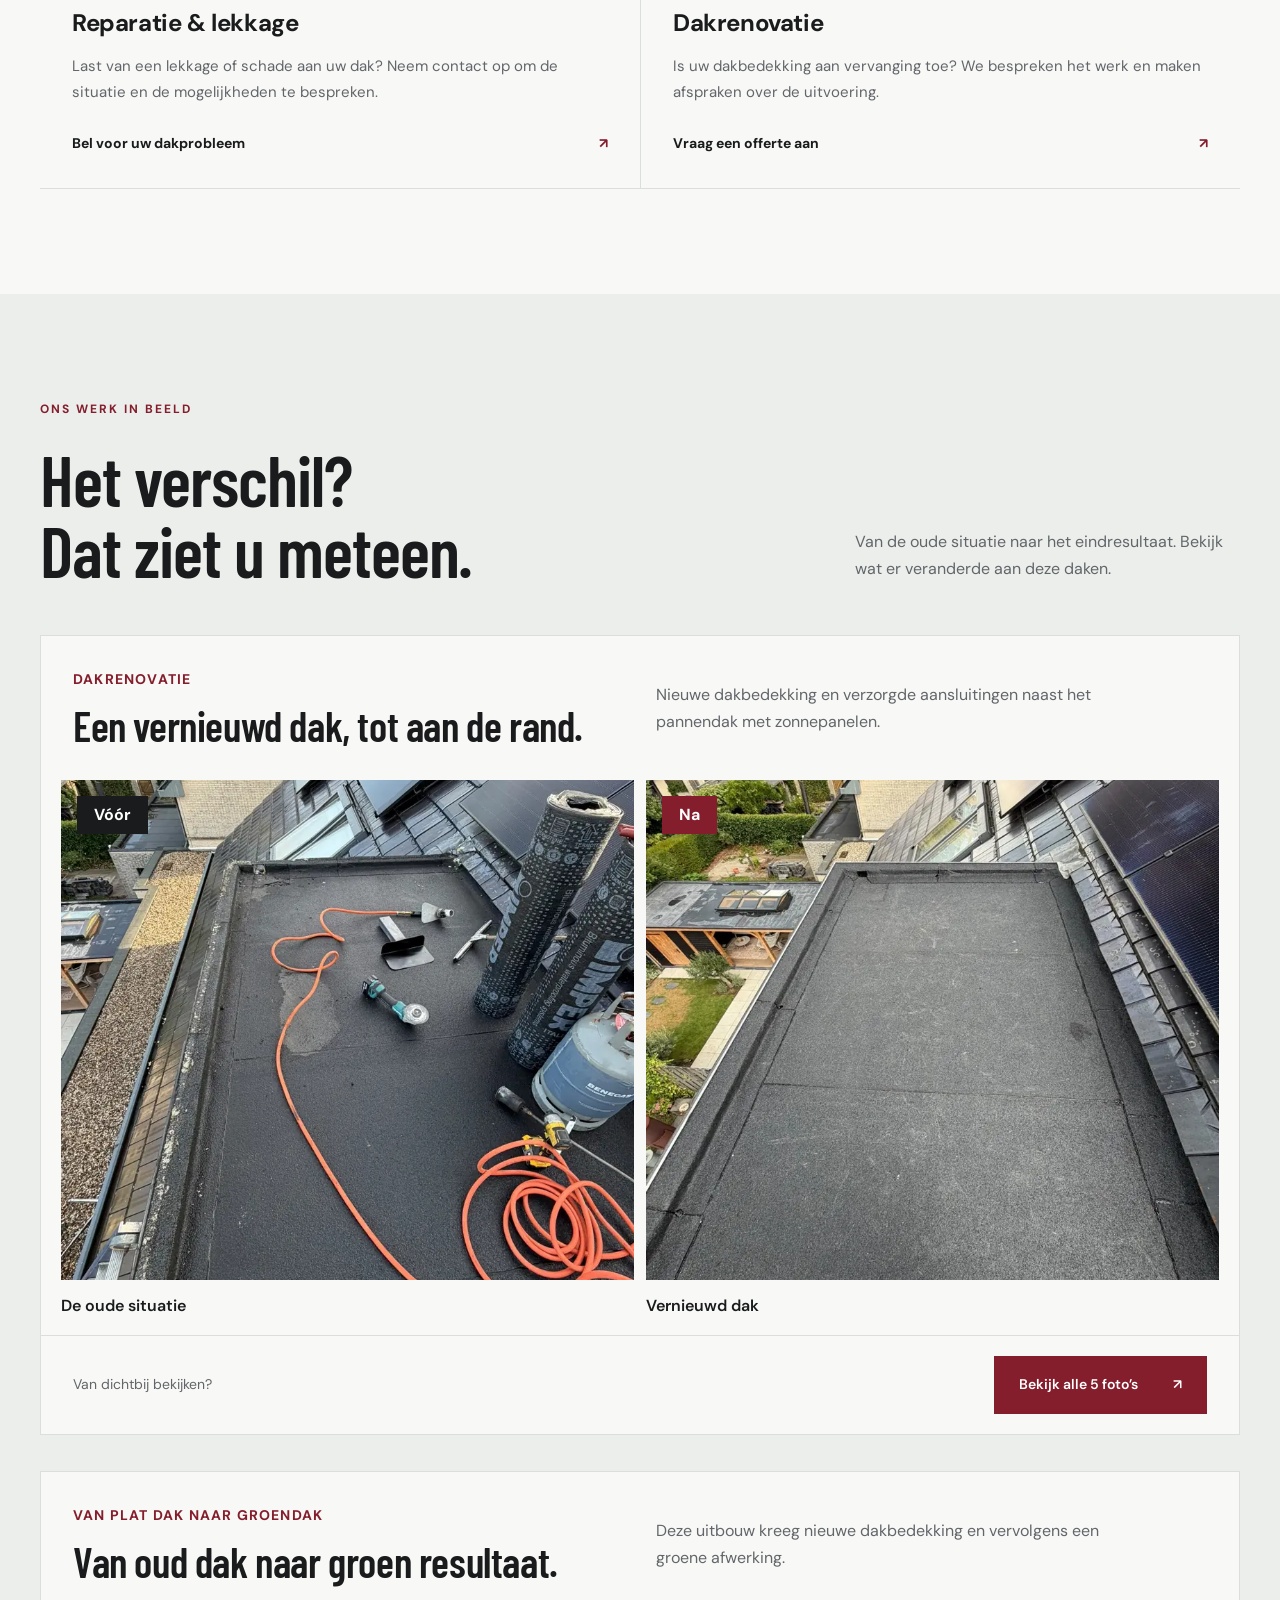
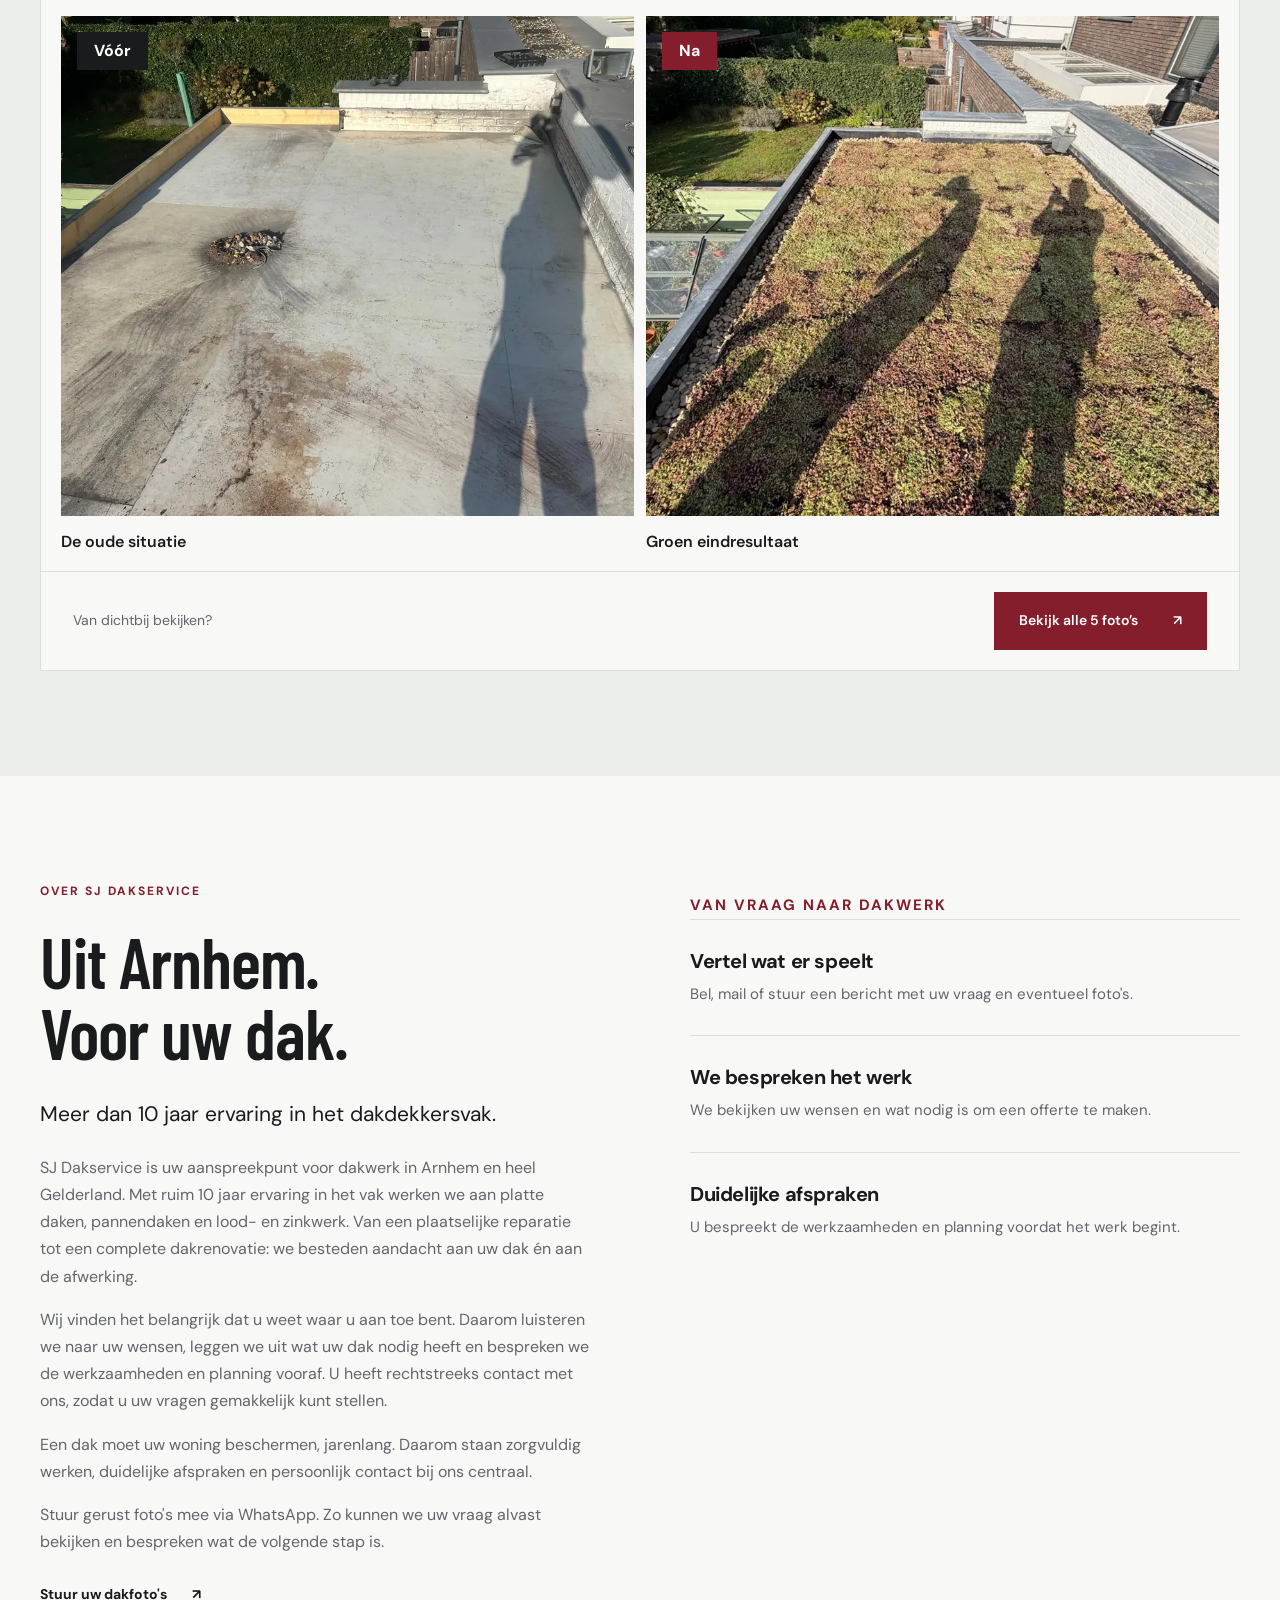
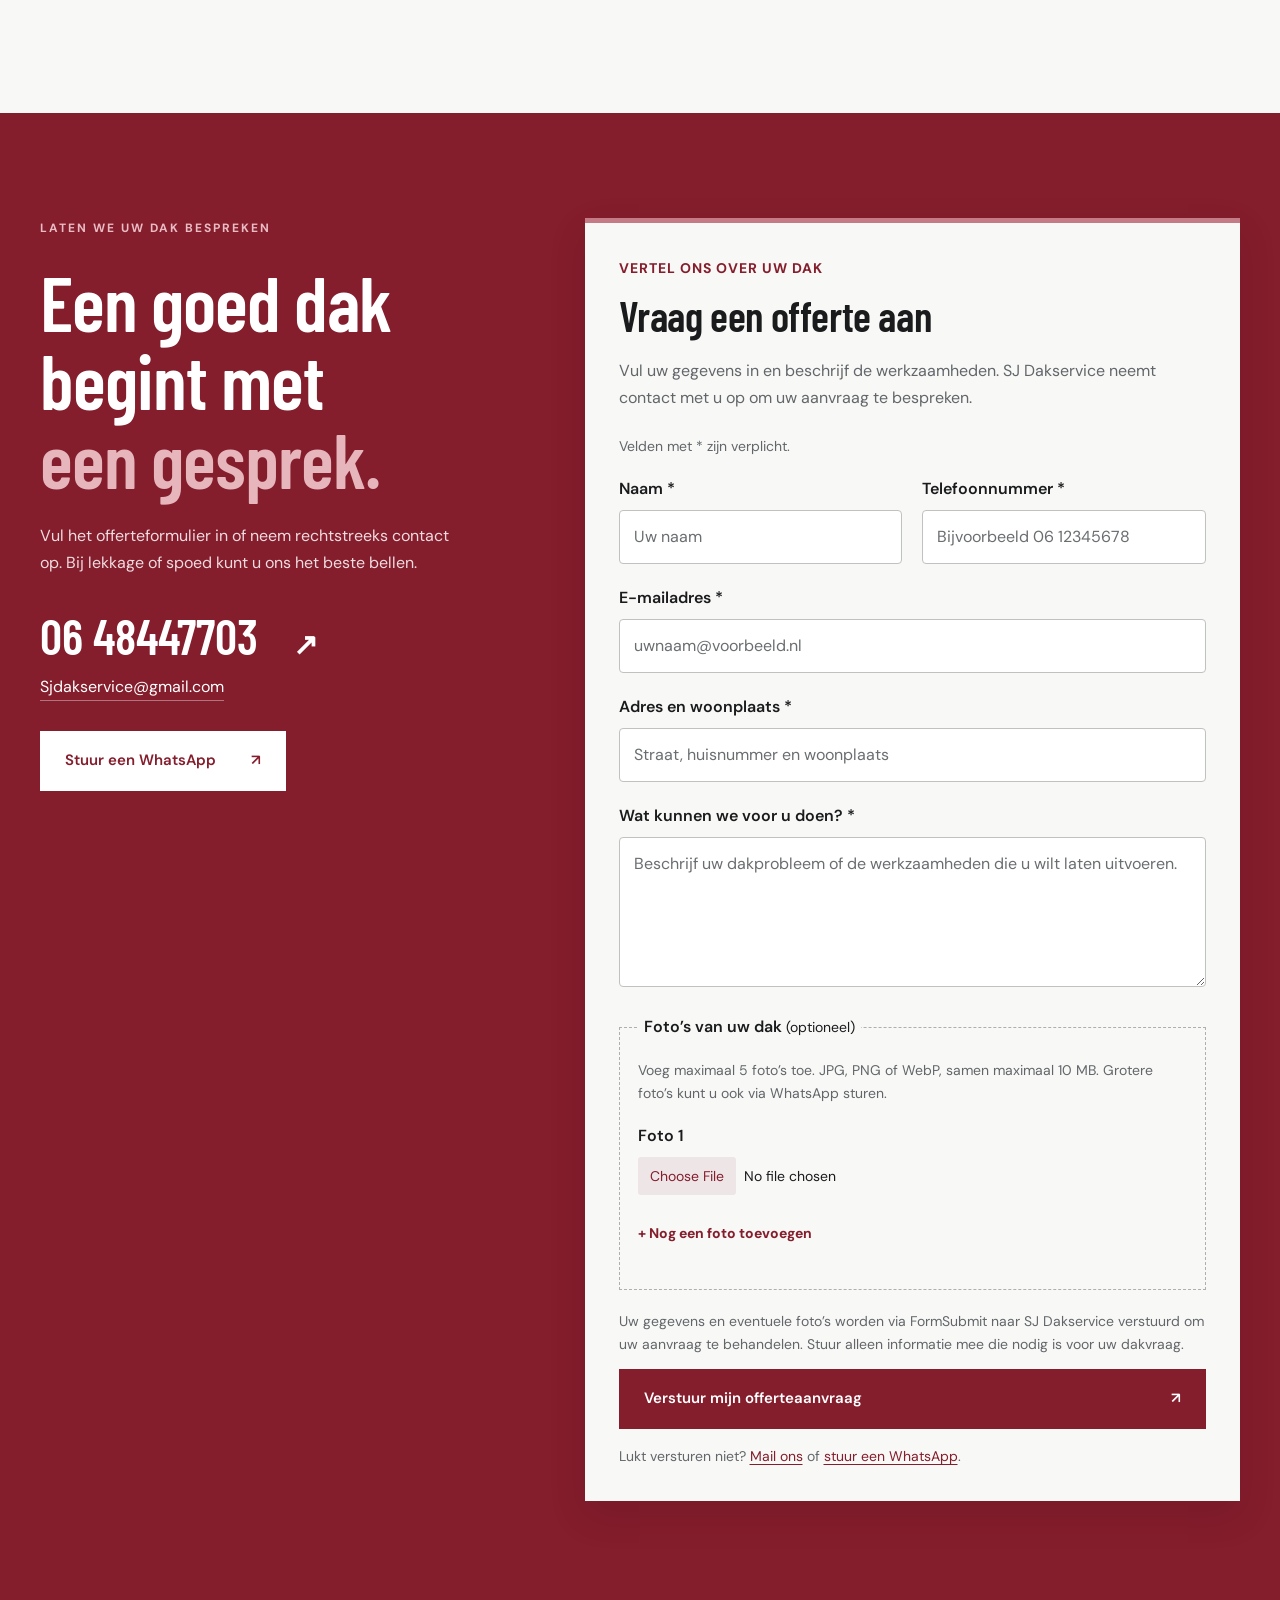
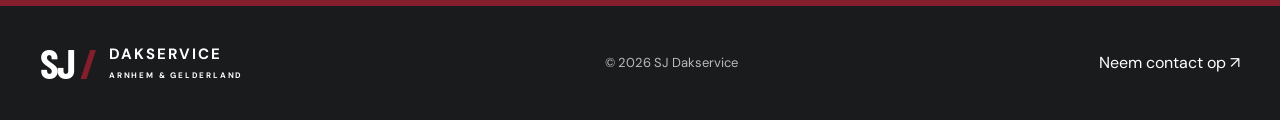
==== commit 366781d4: "Add tiled roofs and lead/zinc services and expand company introduction" ====
--- a/index.html
+++ b/index.html
@@ -5,7 +5,7 @@
 <title>SJ Dakservice | Dakwerk in Arnhem & Gelderland</title>
 <meta name="description" content="SJ Dakservice uit Arnhem. Bekijk ons dakwerk in Gelderland en neem rechtstreeks contact op voor uw dak, reparatie of een offerte. Bel 06 48447703.">
 <meta name="theme-color" content="#841d2c">
-<link rel="stylesheet" href="styles.css?v=20260905-offerte">
+<link rel="stylesheet" href="styles.css?v=20260905-diensten">
 <script src="script.js?v=20260905-offerte" defer></script>
 </head>
 <body>
@@ -14,8 +14,8 @@
 <header><div class="wrap nav"><a class="brand" href="#" aria-label="SJ Dakservice home"><strong>SJ<span> /</span></strong><span>DAKSERVICE<small>DAKWERK IN GELDERLAND</small></span></a><button class="menu-toggle" aria-expanded="false" aria-controls="navigation">Menu <span>☰</span></button><nav id="navigation" aria-label="Hoofdnavigatie"><a href="#diensten">Diensten</a><a href="#projecten">Ons werk</a><a href="#over">Over ons</a><a class="button small" href="#offerte">Offerte aanvragen <span>↗</span></a></nav></div></header>
 <main id="inhoud">
 <section class="hero"><div class="hero-photo"></div><div class="wrap hero-inner"><div class="hero-copy"><p class="eyebrow">SJ DAKSERVICE · ARNHEM</p><h1>Goed dakwerk.<br><em>Daar bouwt<br>u op.</em></h1><p>Van een dakreparatie tot nieuwe dakbedekking. SJ Dakservice helpt u met uw dak in Arnhem en heel Gelderland.</p><div class="actions"><a class="button" href="#offerte">Bespreek uw dak <span>↗</span></a><a class="text-link" href="#projecten">Bekijk ons werk <span>↓</span></a></div></div><div class="photo-label"><span>UIT ONS WERK</span><strong>Een strakke afwerking.<br>Tot aan de dakrand.</strong></div></div><div class="hero-bottom wrap"><span>DAKWERK MET AANDACHT</span><span>Rechtstreeks contact. Duidelijke afspraken.</span></div></section>
-<div class="service-strip"><div class="wrap"><span>Platte daken</span><span>Dakreparatie</span><span>Dakrenovatie</span><span>Arnhem & Gelderland</span></div></div>
-<section class="section wrap" id="diensten"><div class="section-head"><div><p class="eyebrow">WAT WE VOOR U DOEN</p><h2>Uw dak.<br>Onze aandacht.</h2></div><p>Een lekkage, versleten dakbedekking of plannen voor een nieuw dak? Vertel ons wat er speelt. Samen bekijken we wat uw dak nodig heeft.</p></div><div class="services"><article><h3>Platte daken</h3><p>Dakbedekking voor uw uitbouw, dakkapel of ander plat dak, met aandacht voor aansluitingen en dakranden.</p><a href="#offerte">Bespreek uw dak <span>↗</span></a></article><article><h3>Reparatie & lekkage</h3><p>Last van een lekkage of schade aan uw dak? Neem contact op om de situatie en de mogelijkheden te bespreken.</p><a href="tel:+31648447703">Bel voor uw dakprobleem <span>↗</span></a></article><article><h3>Dakrenovatie</h3><p>Is uw dakbedekking aan vervanging toe? We bespreken het werk en maken afspraken over de uitvoering.</p><a href="#offerte">Vraag een offerte aan <span>↗</span></a></article></div></section>
+<div class="service-strip"><div class="wrap"><span>Platte daken</span><span>Pannendaken</span><span>Lood- en zinkwerk</span><span>Dakreparatie</span><span>Dakrenovatie</span><span>Arnhem & Gelderland</span></div></div>
+<section class="section wrap" id="diensten"><div class="section-head"><div><p class="eyebrow">WAT WE VOOR U DOEN</p><h2>Uw dak.<br>Onze aandacht.</h2></div><p>Een lekkage, versleten dakbedekking of plannen voor een nieuw dak? Vertel ons wat er speelt. Samen bekijken we wat uw dak nodig heeft.</p></div><div class="services"><article><h3>Platte daken</h3><p>Dakbedekking voor uw uitbouw, dakkapel of ander plat dak, met aandacht voor aansluitingen en dakranden.</p><a href="#offerte">Bespreek uw dak <span>↗</span></a></article><article><h3>Pannendaken</h3><p>Voor het vernieuwen en repareren van uw pannendak. Met aandacht voor de dakpannen, aansluitingen en een verzorgde afwerking.</p><a href="#offerte">Bespreek uw pannendak <span>↗</span></a></article><article><h3>Lood- en zinkwerk</h3><p>Lood- en zinkwerk voor uw dak, dakgoten en aansluitingen. Zorgvuldig aangebracht voor een goede afvoer van regenwater en bescherming tegen lekkage.</p><a href="#offerte">Bespreek uw lood- en zinkwerk <span>↗</span></a></article><article><h3>Reparatie & lekkage</h3><p>Last van een lekkage of schade aan uw dak? Neem contact op om de situatie en de mogelijkheden te bespreken.</p><a href="tel:+31648447703">Bel voor uw dakprobleem <span>↗</span></a></article><article><h3>Dakrenovatie</h3><p>Is uw dakbedekking aan vervanging toe? We bespreken het werk en maken afspraken over de uitvoering.</p><a href="#offerte">Vraag een offerte aan <span>↗</span></a></article></div></section>
 <section class="projects section" id="projecten"><div class="wrap">
 <div class="section-head"><div><p class="eyebrow">ONS WERK IN BEELD</p><h2>Het verschil?<br>Dat ziet u meteen.</h2></div><p>Van de oude situatie naar het eindresultaat. Bekijk wat er veranderde aan deze daken.</p></div>
 <article class="project comparison-project" aria-labelledby="project-smal-title">
@@ -35,7 +35,7 @@
 <div class="comparison-footer"><span>Van dichtbij bekijken?</span><button class="button" data-gallery="plat">Bekijk alle 5 foto’s <span aria-hidden="true">↗</span></button></div>
 </article>
 </div></section>
-<section class="section wrap about" id="over"><div><p class="eyebrow">OVER SJ DAKSERVICE</p><h2>Uit Arnhem.<br>Voor uw dak.</h2><p class="lead">Bij een goed dak hoort goed contact.</p><p>SJ Dakservice is gevestigd in Arnhem en werkt in heel Gelderland. Heeft u een vraag over uw dak of wilt u werkzaamheden laten uitvoeren? U neemt rechtstreeks contact met ons op.</p><p>Stuur gerust foto's mee via WhatsApp. Zo kunnen we uw vraag alvast bekijken en bespreken wat de volgende stap is.</p><a class="text-link" href="https://wa.me/31648447703" target="_blank" rel="noopener noreferrer">Stuur uw dakfoto's <span>↗</span></a></div><div class="steps"><p class="eyebrow">VAN VRAAG NAAR DAKWERK</p><article><div><h3>Vertel wat er speelt</h3><p>Bel, mail of stuur een bericht met uw vraag en eventueel foto's.</p></div></article><article><div><h3>We bespreken het werk</h3><p>We bekijken uw wensen en wat nodig is om een offerte te maken.</p></div></article><article><div><h3>Duidelijke afspraken</h3><p>U bespreekt de werkzaamheden en planning voordat het werk begint.</p></div></article></div></section>
+<section class="section wrap about" id="over"><div><p class="eyebrow">OVER SJ DAKSERVICE</p><h2>Uit Arnhem.<br>Voor uw dak.</h2><p class="lead">Meer dan 10 jaar ervaring in het dakdekkersvak.</p><p>SJ Dakservice is uw aanspreekpunt voor dakwerk in Arnhem en heel Gelderland. Met ruim 10 jaar ervaring in het vak werken we aan platte daken, pannendaken en lood- en zinkwerk. Van een plaatselijke reparatie tot een complete dakrenovatie: we besteden aandacht aan uw dak én aan de afwerking.</p><p>Wij vinden het belangrijk dat u weet waar u aan toe bent. Daarom luisteren we naar uw wensen, leggen we uit wat uw dak nodig heeft en bespreken we de werkzaamheden en planning vooraf. U heeft rechtstreeks contact met ons, zodat u uw vragen gemakkelijk kunt stellen.</p><p>Een dak moet uw woning beschermen, jarenlang. Daarom staan zorgvuldig werken, duidelijke afspraken en persoonlijk contact bij ons centraal.</p><p>Stuur gerust foto's mee via WhatsApp. Zo kunnen we uw vraag alvast bekijken en bespreken wat de volgende stap is.</p><a class="text-link" href="https://wa.me/31648447703" target="_blank" rel="noopener noreferrer">Stuur uw dakfoto's <span>↗</span></a></div><div class="steps"><p class="eyebrow">VAN VRAAG NAAR DAKWERK</p><article><div><h3>Vertel wat er speelt</h3><p>Bel, mail of stuur een bericht met uw vraag en eventueel foto's.</p></div></article><article><div><h3>We bespreken het werk</h3><p>We bekijken uw wensen en wat nodig is om een offerte te maken.</p></div></article><article><div><h3>Duidelijke afspraken</h3><p>U bespreekt de werkzaamheden en planning voordat het werk begint.</p></div></article></div></section>
 <section class="contact section" id="contact"><div class="wrap contact-grid"><div><p class="eyebrow">LATEN WE UW DAK BESPREKEN</p><h2>Een goed dak<br>begint met<br><em>een gesprek.</em></h2><p>Vul het offerteformulier in of neem rechtstreeks contact op. Bij lekkage of spoed kunt u ons het beste bellen.</p><a class="phone" href="tel:+31648447703">06 48447703 <span>↗</span></a><a class="email" href="mailto:Sjdakservice@gmail.com">Sjdakservice@gmail.com</a><div class="contact-actions"><a class="button light" href="https://wa.me/31648447703?text=Hallo%20SJ%20Dakservice%2C%20ik%20heb%20een%20vraag%20over%20mijn%20dak." target="_blank" rel="noopener noreferrer">Stuur een WhatsApp <span>↗</span></a></div></div><div class="quote-card" id="offerte">
 <p class="eyebrow">VERTEL ONS OVER UW DAK</p>
 <h3>Vraag een offerte aan</h3>
--- a/styles.css
+++ b/styles.css
@@ -69,3 +69,14 @@
 .form-trap,[hidden]{display:none!important}
 @media(max-width:900px){.contact-grid{grid-template-columns:minmax(0,1fr);gap:40px}.quote-card{max-width:720px;width:100%}}
 @media(max-width:480px){.quote-card{padding:24px 18px}.quote-card h3{font-size:36px}.quote-fields{grid-template-columns:minmax(0,1fr)}.quote-uploads{padding:14px 10px}.quote-submit{font-size:15px;padding:16px}}
+
+/* Vijf diensten, verdeeld over twee evenwichtige rijen. */
+.service-strip .wrap{flex-wrap:wrap;gap:14px 24px}
+@media(min-width:681px){
+.services{grid-template-columns:repeat(6,minmax(0,1fr))}
+.services article,.services article+article{grid-column:span 2;padding:32px;border-left:0;display:flex;flex-direction:column}
+.services article:nth-child(2),.services article:nth-child(3),.services article:nth-child(5){border-left:1px solid var(--line)}
+.services article:nth-child(n+4){grid-column:span 3;border-top:1px solid var(--line)}
+.services h3{margin-top:0}
+.services a{margin-top:auto;padding-top:12px;gap:16px}
+}
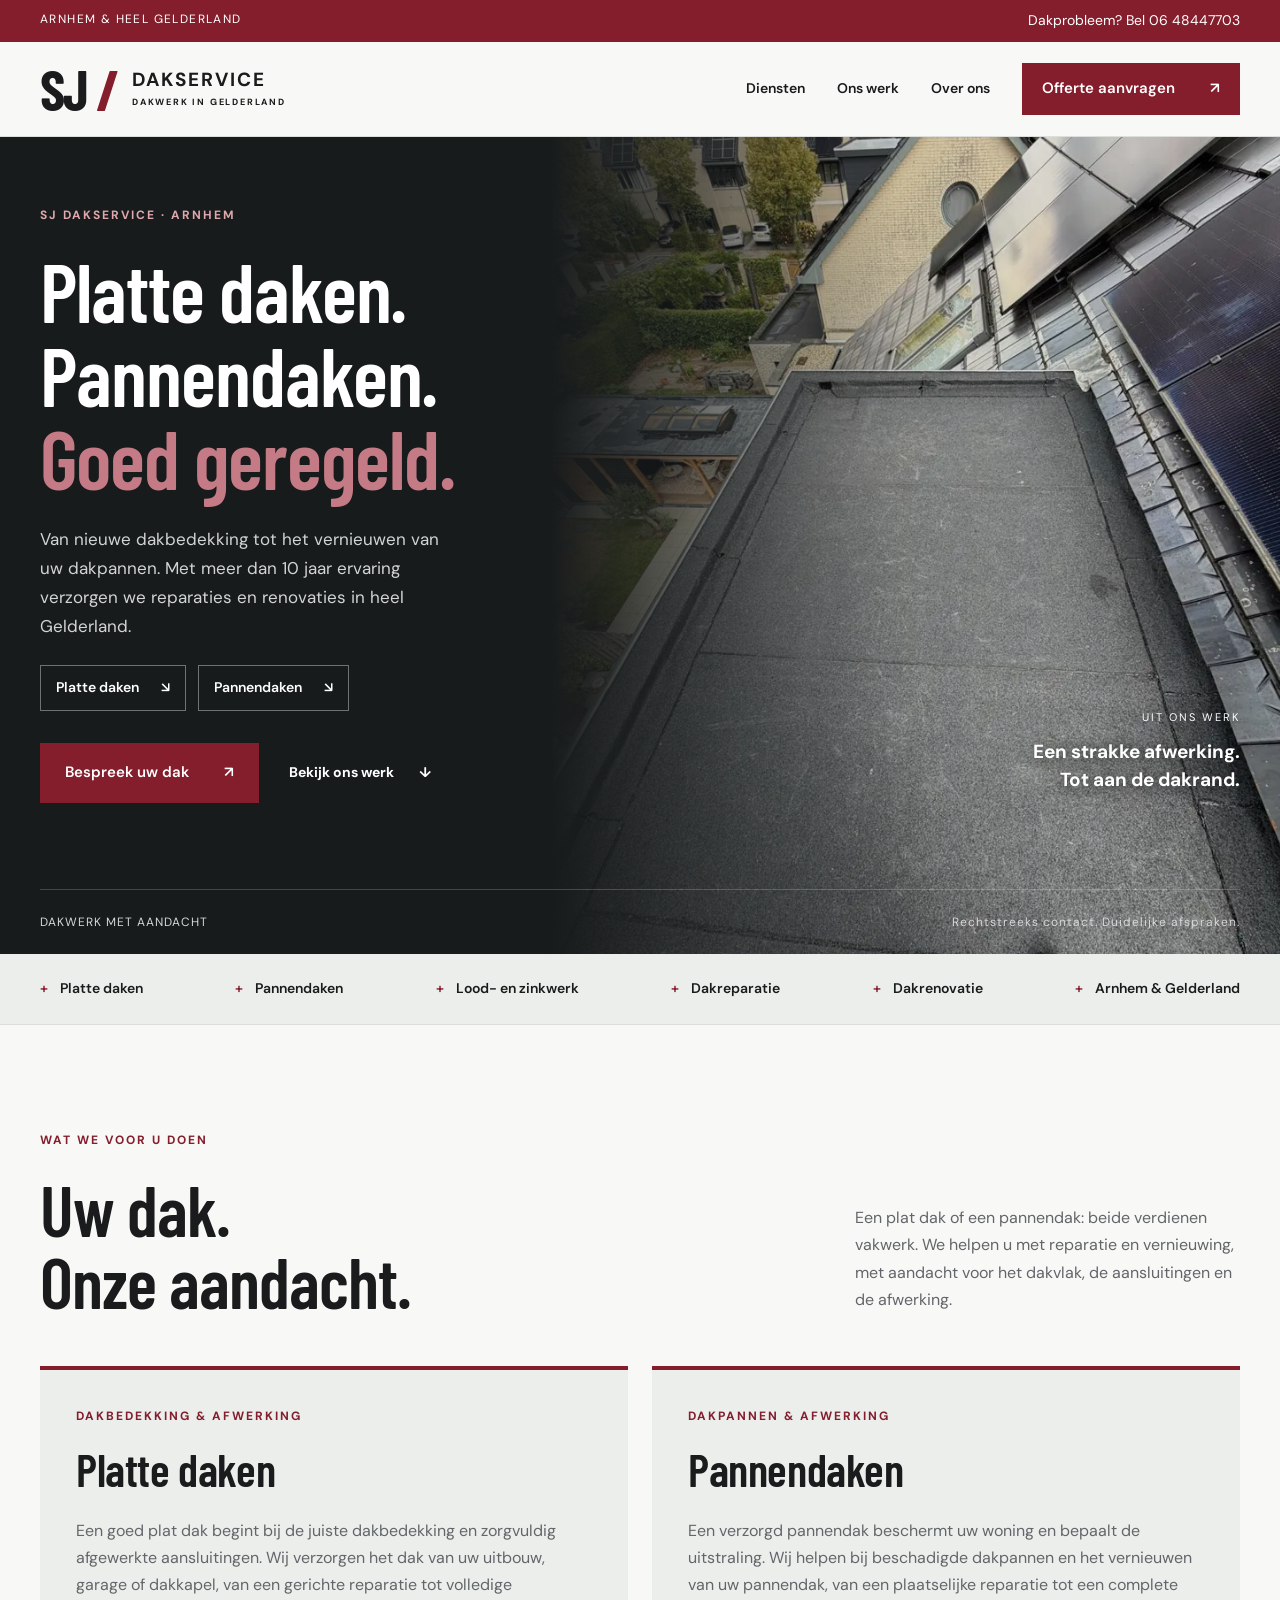
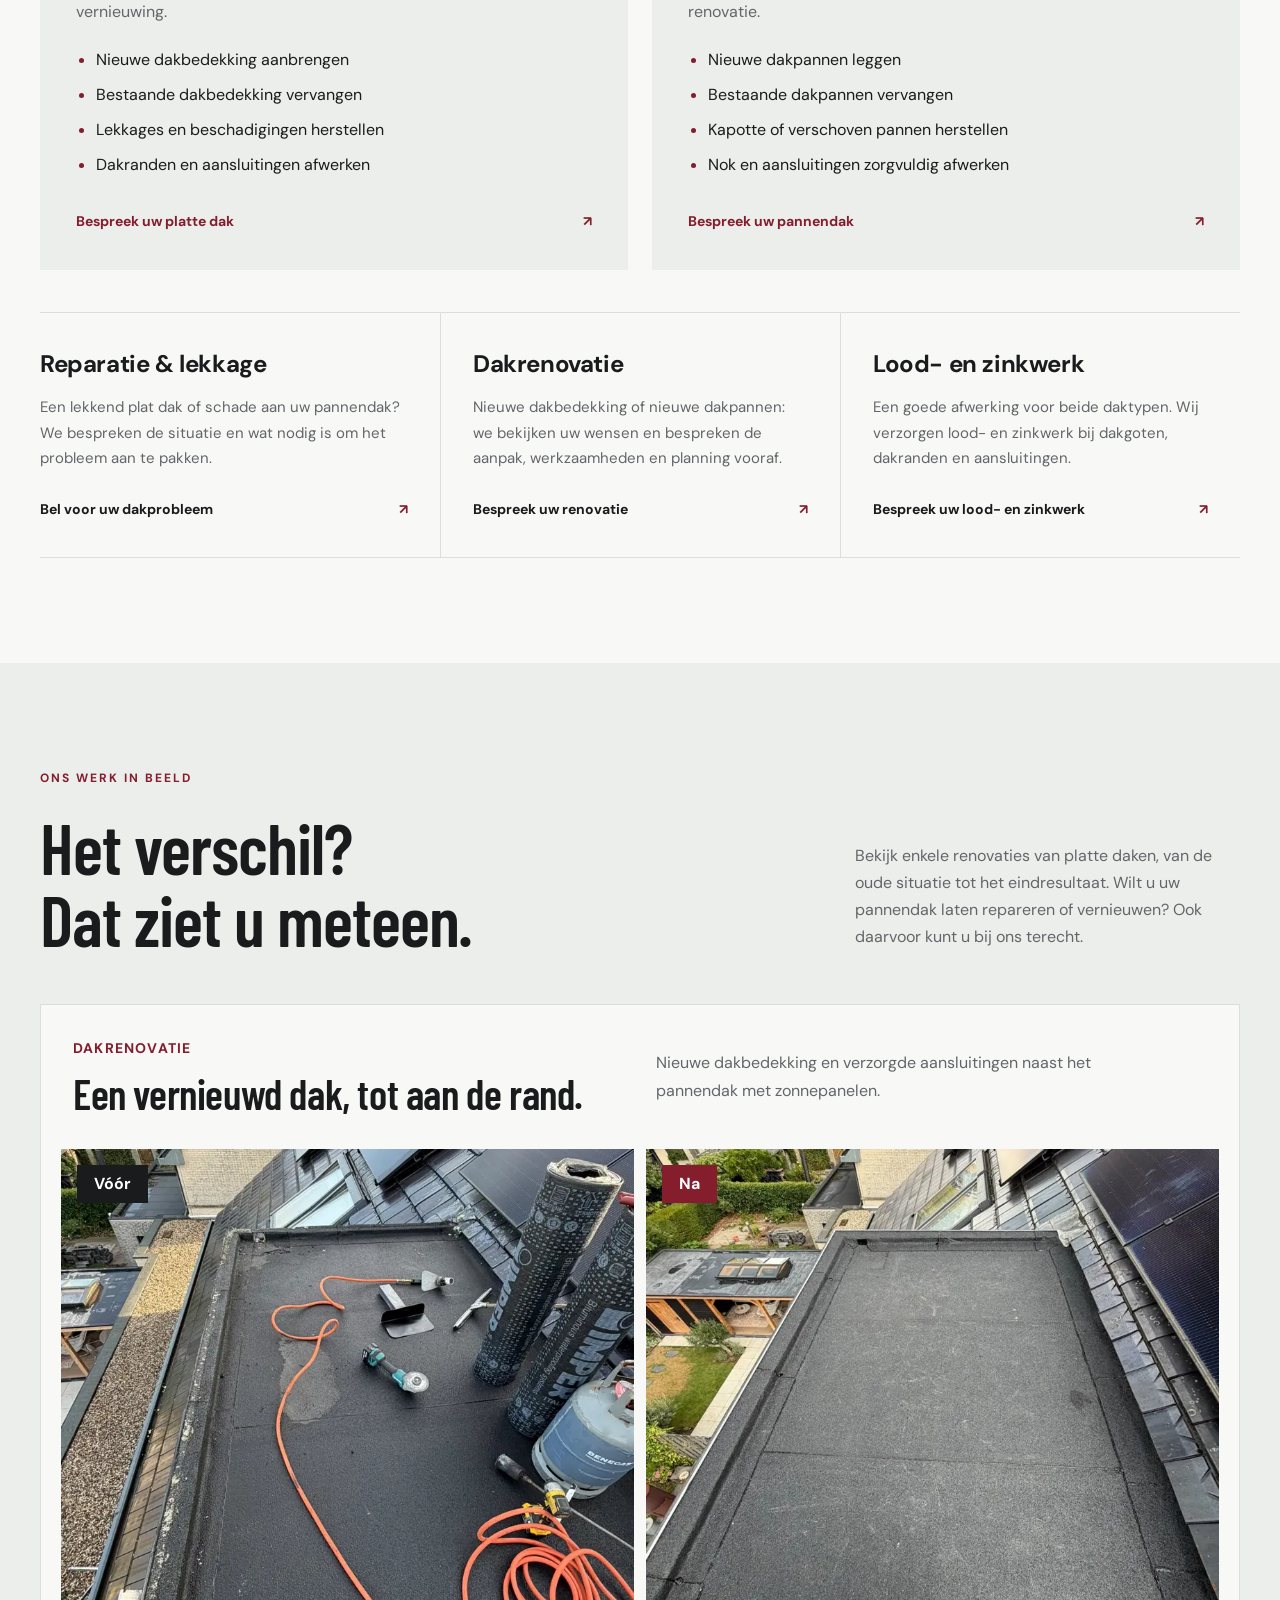
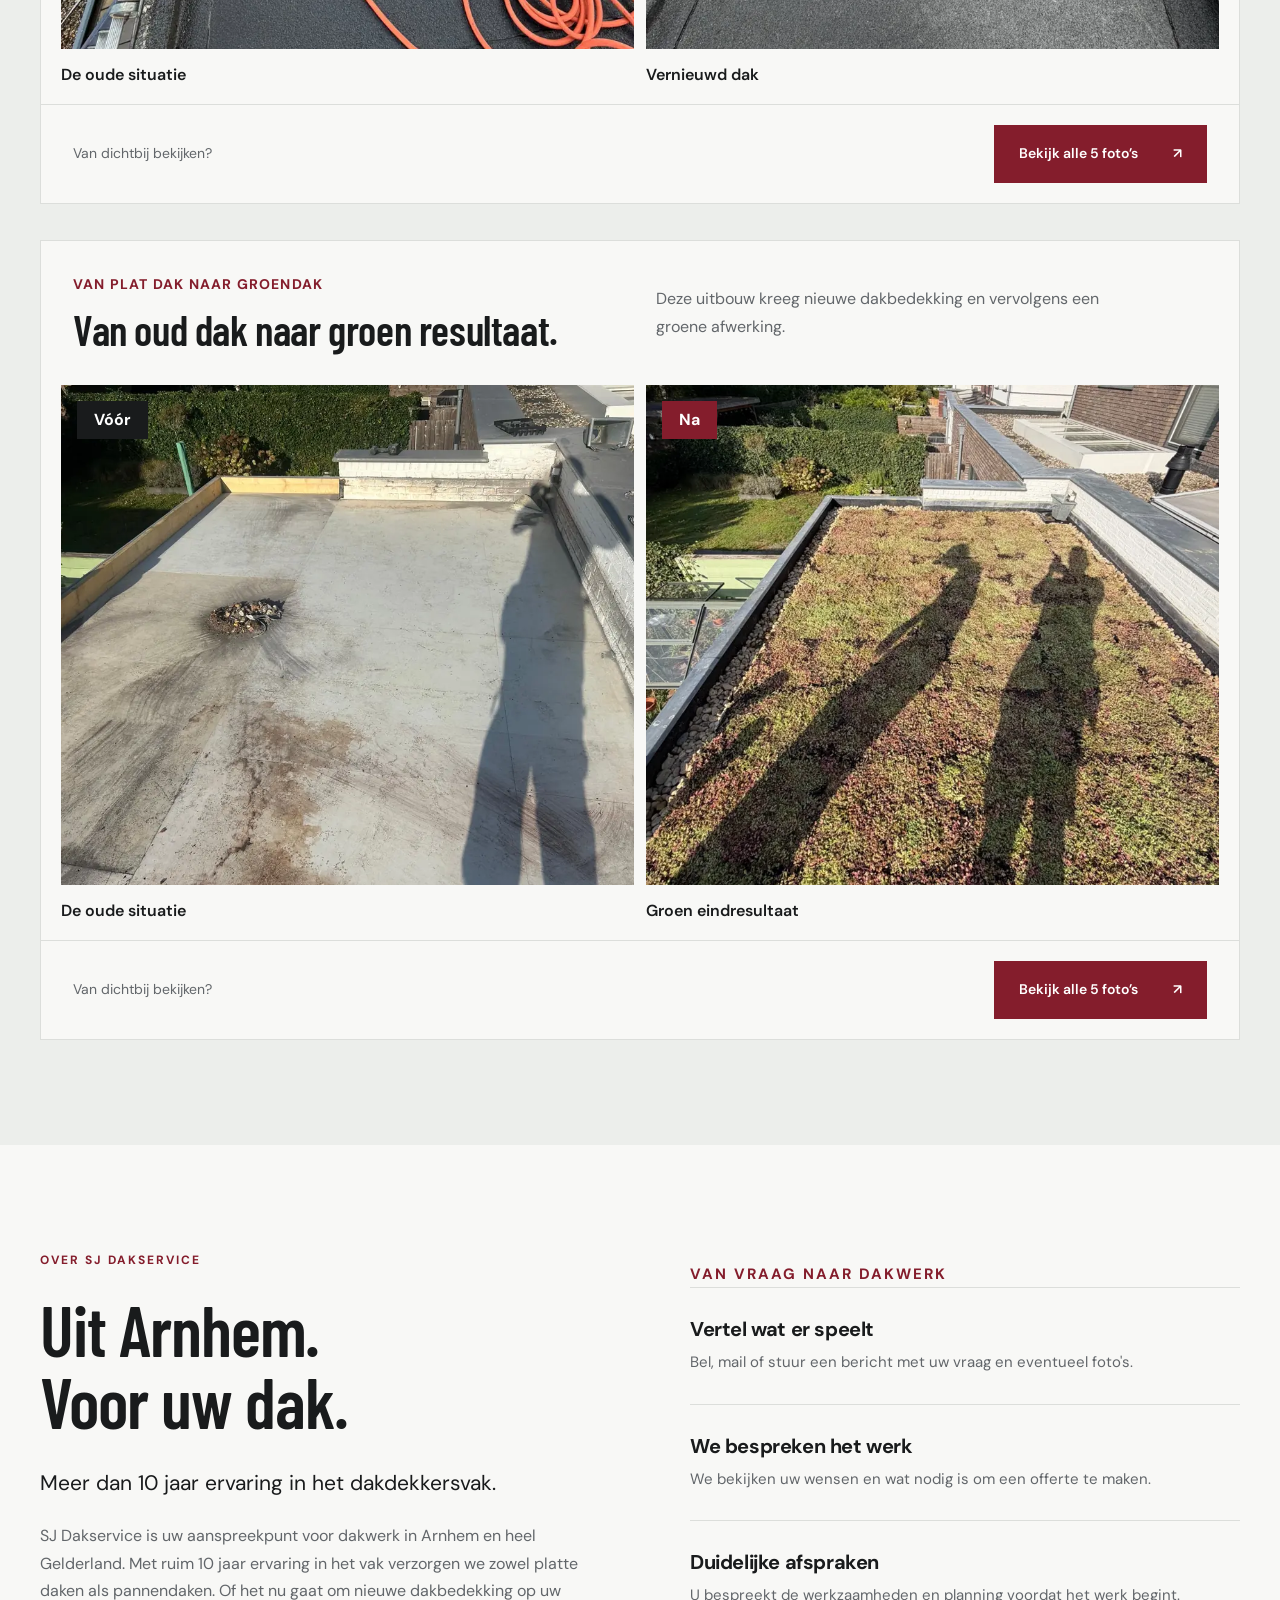
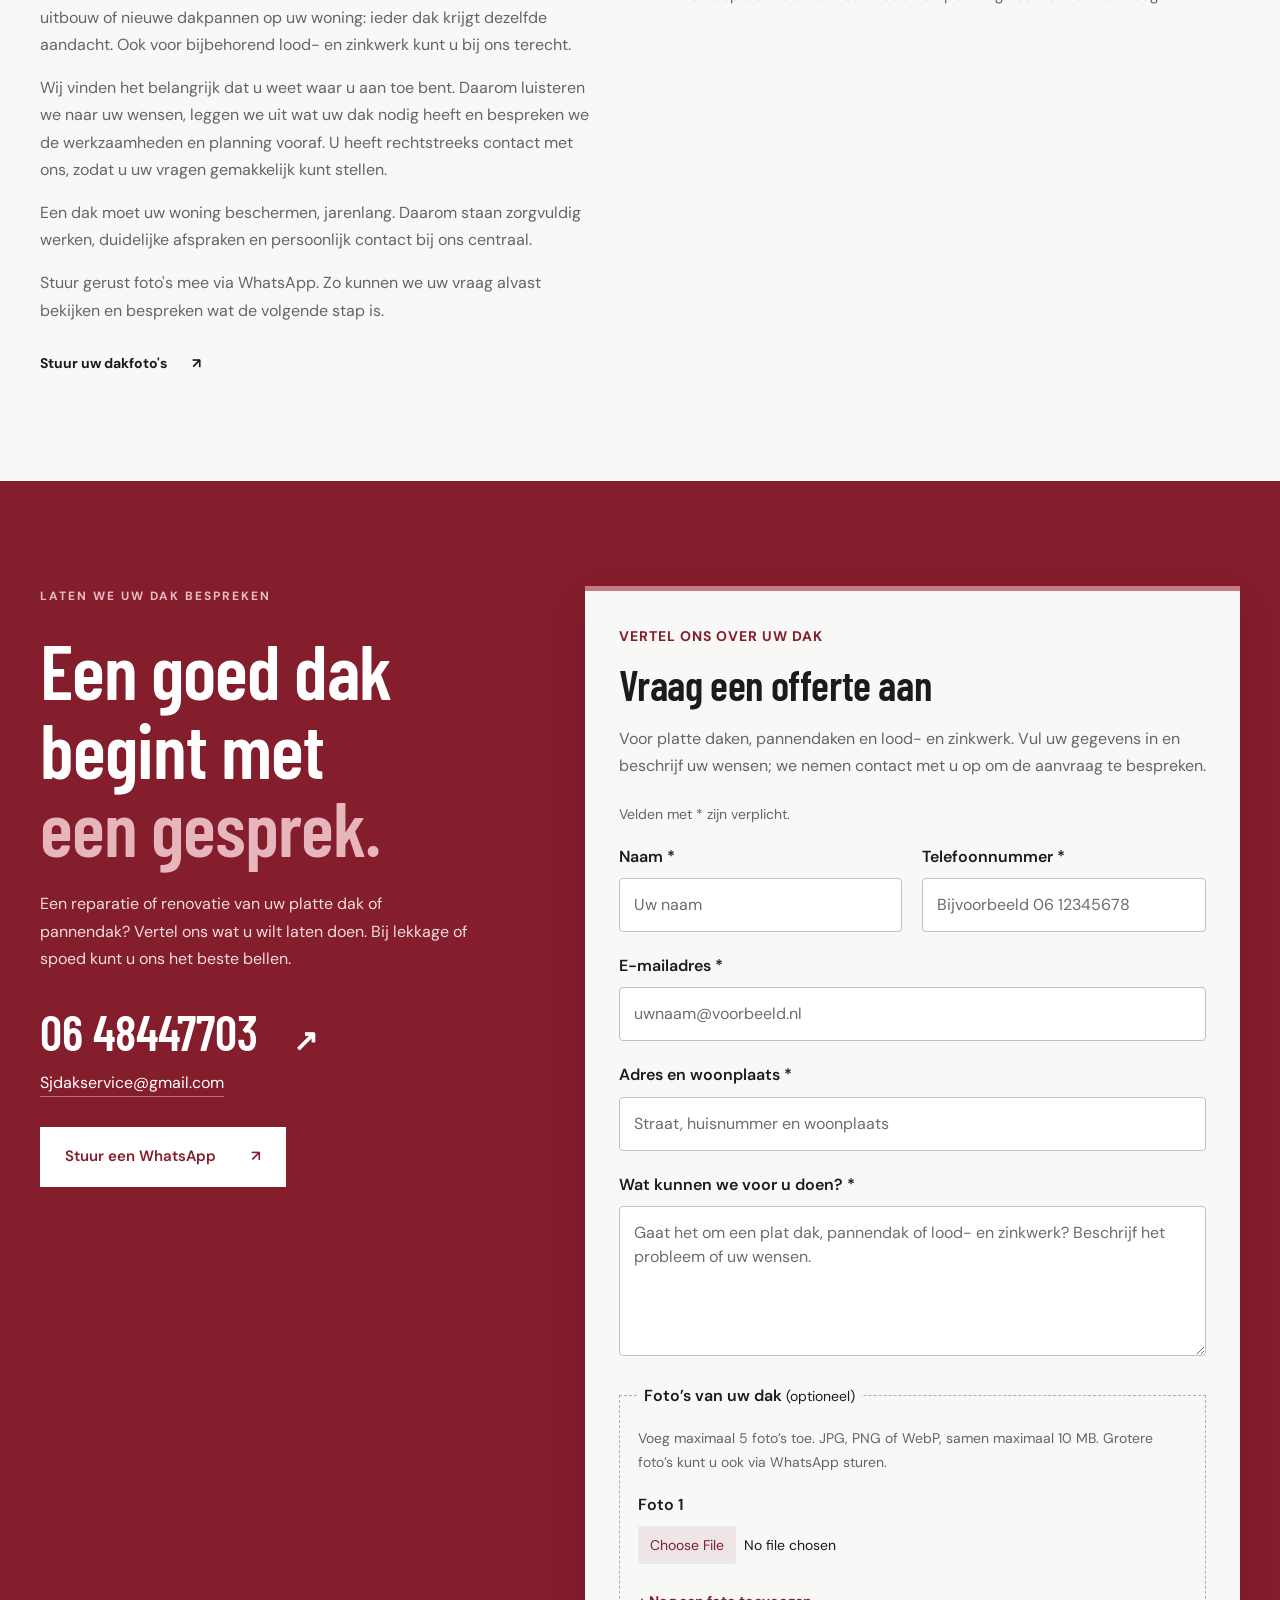
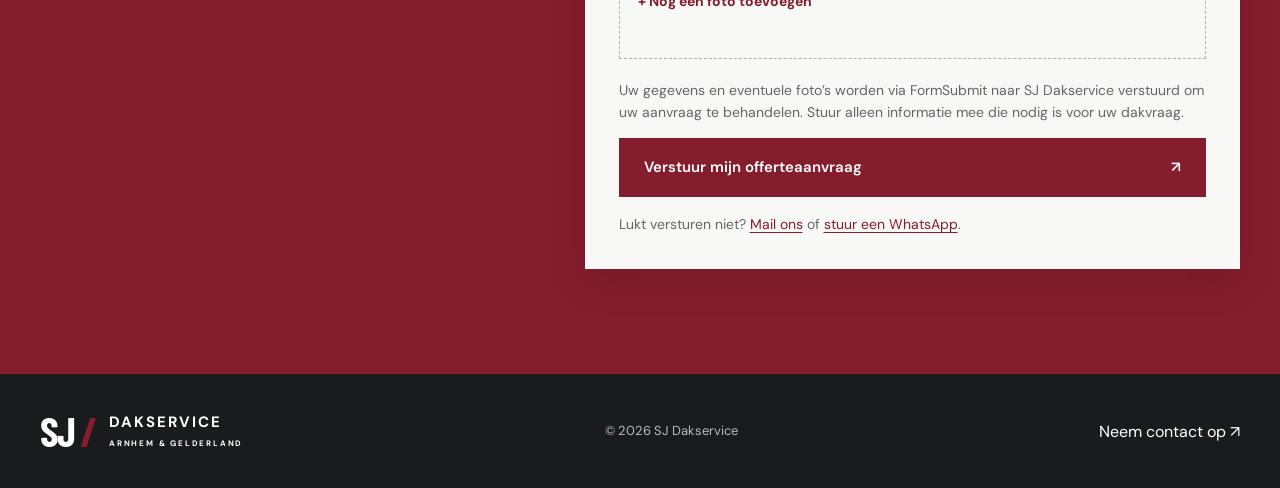
==== commit 6db84ea0: "Balance homepage copy and service hierarchy between flat and tiled roofs" ====
--- a/index.html
+++ b/index.html
@@ -2,10 +2,10 @@
 <html lang="nl">
 <head>
 <meta charset="utf-8"><meta name="viewport" content="width=device-width,initial-scale=1">
-<title>SJ Dakservice | Dakwerk in Arnhem & Gelderland</title>
-<meta name="description" content="SJ Dakservice uit Arnhem. Bekijk ons dakwerk in Gelderland en neem rechtstreeks contact op voor uw dak, reparatie of een offerte. Bel 06 48447703.">
+<title>SJ Dakservice | Platte daken & pannendaken in Gelderland</title>
+<meta name="description" content="SJ Dakservice uit Arnhem: platte daken, pannendaken, dakreparatie, renovatie en lood- en zinkwerk in heel Gelderland. Meer dan 10 jaar ervaring. Bel 06 48447703.">
 <meta name="theme-color" content="#841d2c">
-<link rel="stylesheet" href="styles.css?v=20260905-diensten">
+<link rel="stylesheet" href="styles.css?v=20260905-daktypen">
 <script src="script.js?v=20260905-offerte" defer></script>
 </head>
 <body>
@@ -13,11 +13,18 @@
 <div class="topbar"><div class="wrap"><span>ARNHEM & HEEL GELDERLAND</span><a href="tel:+31648447703">Dakprobleem? Bel 06 48447703</a></div></div>
 <header><div class="wrap nav"><a class="brand" href="#" aria-label="SJ Dakservice home"><strong>SJ<span> /</span></strong><span>DAKSERVICE<small>DAKWERK IN GELDERLAND</small></span></a><button class="menu-toggle" aria-expanded="false" aria-controls="navigation">Menu <span>☰</span></button><nav id="navigation" aria-label="Hoofdnavigatie"><a href="#diensten">Diensten</a><a href="#projecten">Ons werk</a><a href="#over">Over ons</a><a class="button small" href="#offerte">Offerte aanvragen <span>↗</span></a></nav></div></header>
 <main id="inhoud">
-<section class="hero"><div class="hero-photo"></div><div class="wrap hero-inner"><div class="hero-copy"><p class="eyebrow">SJ DAKSERVICE · ARNHEM</p><h1>Goed dakwerk.<br><em>Daar bouwt<br>u op.</em></h1><p>Van een dakreparatie tot nieuwe dakbedekking. SJ Dakservice helpt u met uw dak in Arnhem en heel Gelderland.</p><div class="actions"><a class="button" href="#offerte">Bespreek uw dak <span>↗</span></a><a class="text-link" href="#projecten">Bekijk ons werk <span>↓</span></a></div></div><div class="photo-label"><span>UIT ONS WERK</span><strong>Een strakke afwerking.<br>Tot aan de dakrand.</strong></div></div><div class="hero-bottom wrap"><span>DAKWERK MET AANDACHT</span><span>Rechtstreeks contact. Duidelijke afspraken.</span></div></section>
+<section class="hero"><div class="hero-photo"></div><div class="wrap hero-inner"><div class="hero-copy"><p class="eyebrow">SJ DAKSERVICE · ARNHEM</p><h1>Platte daken.<br>Pannendaken.<br><em>Goed geregeld.</em></h1><p>Van nieuwe dakbedekking tot het vernieuwen van uw dakpannen. Met meer dan 10 jaar ervaring verzorgen we reparaties en renovaties in heel Gelderland.</p><div class="roof-links"><a href="#platte-daken">Platte daken <span>↘</span></a><a href="#pannendaken">Pannendaken <span>↘</span></a></div><div class="actions"><a class="button" href="#offerte">Bespreek uw dak <span>↗</span></a><a class="text-link" href="#projecten">Bekijk ons werk <span>↓</span></a></div></div><div class="photo-label"><span>UIT ONS WERK</span><strong>Een strakke afwerking.<br>Tot aan de dakrand.</strong></div></div><div class="hero-bottom wrap"><span>DAKWERK MET AANDACHT</span><span>Rechtstreeks contact. Duidelijke afspraken.</span></div></section>
 <div class="service-strip"><div class="wrap"><span>Platte daken</span><span>Pannendaken</span><span>Lood- en zinkwerk</span><span>Dakreparatie</span><span>Dakrenovatie</span><span>Arnhem & Gelderland</span></div></div>
-<section class="section wrap" id="diensten"><div class="section-head"><div><p class="eyebrow">WAT WE VOOR U DOEN</p><h2>Uw dak.<br>Onze aandacht.</h2></div><p>Een lekkage, versleten dakbedekking of plannen voor een nieuw dak? Vertel ons wat er speelt. Samen bekijken we wat uw dak nodig heeft.</p></div><div class="services"><article><h3>Platte daken</h3><p>Dakbedekking voor uw uitbouw, dakkapel of ander plat dak, met aandacht voor aansluitingen en dakranden.</p><a href="#offerte">Bespreek uw dak <span>↗</span></a></article><article><h3>Pannendaken</h3><p>Voor het vernieuwen en repareren van uw pannendak. Met aandacht voor de dakpannen, aansluitingen en een verzorgde afwerking.</p><a href="#offerte">Bespreek uw pannendak <span>↗</span></a></article><article><h3>Lood- en zinkwerk</h3><p>Lood- en zinkwerk voor uw dak, dakgoten en aansluitingen. Zorgvuldig aangebracht voor een goede afvoer van regenwater en bescherming tegen lekkage.</p><a href="#offerte">Bespreek uw lood- en zinkwerk <span>↗</span></a></article><article><h3>Reparatie & lekkage</h3><p>Last van een lekkage of schade aan uw dak? Neem contact op om de situatie en de mogelijkheden te bespreken.</p><a href="tel:+31648447703">Bel voor uw dakprobleem <span>↗</span></a></article><article><h3>Dakrenovatie</h3><p>Is uw dakbedekking aan vervanging toe? We bespreken het werk en maken afspraken over de uitvoering.</p><a href="#offerte">Vraag een offerte aan <span>↗</span></a></article></div></section>
+<section class="section wrap" id="diensten"><div class="section-head"><div><p class="eyebrow">WAT WE VOOR U DOEN</p><h2>Uw dak.<br>Onze aandacht.</h2></div><p>Een plat dak of een pannendak: beide verdienen vakwerk. We helpen u met reparatie en vernieuwing, met aandacht voor het dakvlak, de aansluitingen en de afwerking.</p></div><div class="roof-services">
+<article id="platte-daken"><p class="eyebrow">DAKBEDEKKING & AFWERKING</p><h3>Platte daken</h3><p>Een goed plat dak begint bij de juiste dakbedekking en zorgvuldig afgewerkte aansluitingen. Wij verzorgen het dak van uw uitbouw, garage of dakkapel, van een gerichte reparatie tot volledige vernieuwing.</p><ul><li>Nieuwe dakbedekking aanbrengen</li><li>Bestaande dakbedekking vervangen</li><li>Lekkages en beschadigingen herstellen</li><li>Dakranden en aansluitingen afwerken</li></ul><a class="text-link" href="#offerte">Bespreek uw platte dak <span>↗</span></a></article>
+<article id="pannendaken"><p class="eyebrow">DAKPANNEN & AFWERKING</p><h3>Pannendaken</h3><p>Een verzorgd pannendak beschermt uw woning en bepaalt de uitstraling. Wij helpen bij beschadigde dakpannen en het vernieuwen van uw pannendak, van een plaatselijke reparatie tot een complete renovatie.</p><ul><li>Nieuwe dakpannen leggen</li><li>Bestaande dakpannen vervangen</li><li>Kapotte of verschoven pannen herstellen</li><li>Nok en aansluitingen zorgvuldig afwerken</li></ul><a class="text-link" href="#offerte">Bespreek uw pannendak <span>↗</span></a></article>
+</div><div class="services">
+<article><h3>Reparatie & lekkage</h3><p>Een lekkend plat dak of schade aan uw pannendak? We bespreken de situatie en wat nodig is om het probleem aan te pakken.</p><a href="tel:+31648447703">Bel voor uw dakprobleem <span>↗</span></a></article>
+<article><h3>Dakrenovatie</h3><p>Nieuwe dakbedekking of nieuwe dakpannen: we bekijken uw wensen en bespreken de aanpak, werkzaamheden en planning vooraf.</p><a href="#offerte">Bespreek uw renovatie <span>↗</span></a></article>
+<article><h3>Lood- en zinkwerk</h3><p>Een goede afwerking voor beide daktypen. Wij verzorgen lood- en zinkwerk bij dakgoten, dakranden en aansluitingen.</p><a href="#offerte">Bespreek uw lood- en zinkwerk <span>↗</span></a></article>
+</div></section>
 <section class="projects section" id="projecten"><div class="wrap">
-<div class="section-head"><div><p class="eyebrow">ONS WERK IN BEELD</p><h2>Het verschil?<br>Dat ziet u meteen.</h2></div><p>Van de oude situatie naar het eindresultaat. Bekijk wat er veranderde aan deze daken.</p></div>
+<div class="section-head"><div><p class="eyebrow">ONS WERK IN BEELD</p><h2>Het verschil?<br>Dat ziet u meteen.</h2></div><p>Bekijk enkele renovaties van platte daken, van de oude situatie tot het eindresultaat. Wilt u uw pannendak laten repareren of vernieuwen? Ook daarvoor kunt u bij ons terecht.</p></div>
 <article class="project comparison-project" aria-labelledby="project-smal-title">
 <div class="comparison-heading"><div><p class="eyebrow">DAKRENOVATIE</p><h3 id="project-smal-title">Een vernieuwd dak, tot aan de rand.</h3></div><p>Nieuwe dakbedekking en verzorgde aansluitingen naast het pannendak met zonnepanelen.</p></div>
 <div class="comparison-pair">
@@ -35,11 +42,11 @@
 <div class="comparison-footer"><span>Van dichtbij bekijken?</span><button class="button" data-gallery="plat">Bekijk alle 5 foto’s <span aria-hidden="true">↗</span></button></div>
 </article>
 </div></section>
-<section class="section wrap about" id="over"><div><p class="eyebrow">OVER SJ DAKSERVICE</p><h2>Uit Arnhem.<br>Voor uw dak.</h2><p class="lead">Meer dan 10 jaar ervaring in het dakdekkersvak.</p><p>SJ Dakservice is uw aanspreekpunt voor dakwerk in Arnhem en heel Gelderland. Met ruim 10 jaar ervaring in het vak werken we aan platte daken, pannendaken en lood- en zinkwerk. Van een plaatselijke reparatie tot een complete dakrenovatie: we besteden aandacht aan uw dak én aan de afwerking.</p><p>Wij vinden het belangrijk dat u weet waar u aan toe bent. Daarom luisteren we naar uw wensen, leggen we uit wat uw dak nodig heeft en bespreken we de werkzaamheden en planning vooraf. U heeft rechtstreeks contact met ons, zodat u uw vragen gemakkelijk kunt stellen.</p><p>Een dak moet uw woning beschermen, jarenlang. Daarom staan zorgvuldig werken, duidelijke afspraken en persoonlijk contact bij ons centraal.</p><p>Stuur gerust foto's mee via WhatsApp. Zo kunnen we uw vraag alvast bekijken en bespreken wat de volgende stap is.</p><a class="text-link" href="https://wa.me/31648447703" target="_blank" rel="noopener noreferrer">Stuur uw dakfoto's <span>↗</span></a></div><div class="steps"><p class="eyebrow">VAN VRAAG NAAR DAKWERK</p><article><div><h3>Vertel wat er speelt</h3><p>Bel, mail of stuur een bericht met uw vraag en eventueel foto's.</p></div></article><article><div><h3>We bespreken het werk</h3><p>We bekijken uw wensen en wat nodig is om een offerte te maken.</p></div></article><article><div><h3>Duidelijke afspraken</h3><p>U bespreekt de werkzaamheden en planning voordat het werk begint.</p></div></article></div></section>
-<section class="contact section" id="contact"><div class="wrap contact-grid"><div><p class="eyebrow">LATEN WE UW DAK BESPREKEN</p><h2>Een goed dak<br>begint met<br><em>een gesprek.</em></h2><p>Vul het offerteformulier in of neem rechtstreeks contact op. Bij lekkage of spoed kunt u ons het beste bellen.</p><a class="phone" href="tel:+31648447703">06 48447703 <span>↗</span></a><a class="email" href="mailto:Sjdakservice@gmail.com">Sjdakservice@gmail.com</a><div class="contact-actions"><a class="button light" href="https://wa.me/31648447703?text=Hallo%20SJ%20Dakservice%2C%20ik%20heb%20een%20vraag%20over%20mijn%20dak." target="_blank" rel="noopener noreferrer">Stuur een WhatsApp <span>↗</span></a></div></div><div class="quote-card" id="offerte">
+<section class="section wrap about" id="over"><div><p class="eyebrow">OVER SJ DAKSERVICE</p><h2>Uit Arnhem.<br>Voor uw dak.</h2><p class="lead">Meer dan 10 jaar ervaring in het dakdekkersvak.</p><p>SJ Dakservice is uw aanspreekpunt voor dakwerk in Arnhem en heel Gelderland. Met ruim 10 jaar ervaring in het vak verzorgen we zowel platte daken als pannendaken. Of het nu gaat om nieuwe dakbedekking op uw uitbouw of nieuwe dakpannen op uw woning: ieder dak krijgt dezelfde aandacht. Ook voor bijbehorend lood- en zinkwerk kunt u bij ons terecht.</p><p>Wij vinden het belangrijk dat u weet waar u aan toe bent. Daarom luisteren we naar uw wensen, leggen we uit wat uw dak nodig heeft en bespreken we de werkzaamheden en planning vooraf. U heeft rechtstreeks contact met ons, zodat u uw vragen gemakkelijk kunt stellen.</p><p>Een dak moet uw woning beschermen, jarenlang. Daarom staan zorgvuldig werken, duidelijke afspraken en persoonlijk contact bij ons centraal.</p><p>Stuur gerust foto's mee via WhatsApp. Zo kunnen we uw vraag alvast bekijken en bespreken wat de volgende stap is.</p><a class="text-link" href="https://wa.me/31648447703" target="_blank" rel="noopener noreferrer">Stuur uw dakfoto's <span>↗</span></a></div><div class="steps"><p class="eyebrow">VAN VRAAG NAAR DAKWERK</p><article><div><h3>Vertel wat er speelt</h3><p>Bel, mail of stuur een bericht met uw vraag en eventueel foto's.</p></div></article><article><div><h3>We bespreken het werk</h3><p>We bekijken uw wensen en wat nodig is om een offerte te maken.</p></div></article><article><div><h3>Duidelijke afspraken</h3><p>U bespreekt de werkzaamheden en planning voordat het werk begint.</p></div></article></div></section>
+<section class="contact section" id="contact"><div class="wrap contact-grid"><div><p class="eyebrow">LATEN WE UW DAK BESPREKEN</p><h2>Een goed dak<br>begint met<br><em>een gesprek.</em></h2><p>Een reparatie of renovatie van uw platte dak of pannendak? Vertel ons wat u wilt laten doen. Bij lekkage of spoed kunt u ons het beste bellen.</p><a class="phone" href="tel:+31648447703">06 48447703 <span>↗</span></a><a class="email" href="mailto:Sjdakservice@gmail.com">Sjdakservice@gmail.com</a><div class="contact-actions"><a class="button light" href="https://wa.me/31648447703?text=Hallo%20SJ%20Dakservice%2C%20ik%20heb%20een%20vraag%20over%20mijn%20dak." target="_blank" rel="noopener noreferrer">Stuur een WhatsApp <span>↗</span></a></div></div><div class="quote-card" id="offerte">
 <p class="eyebrow">VERTEL ONS OVER UW DAK</p>
 <h3>Vraag een offerte aan</h3>
-<p class="quote-intro">Vul uw gegevens in en beschrijf de werkzaamheden. SJ Dakservice neemt contact met u op om uw aanvraag te bespreken.</p>
+<p class="quote-intro">Voor platte daken, pannendaken en lood- en zinkwerk. Vul uw gegevens in en beschrijf uw wensen; we nemen contact met u op om de aanvraag te bespreken.</p>
 <form id="quote-form" action="https://formsubmit.co/Sjdakservice@gmail.com" method="POST" enctype="multipart/form-data">
 <input type="hidden" name="_subject" value="Nieuwe offerteaanvraag via SJ Dakservice">
 <input type="hidden" name="_template" value="table">
@@ -51,7 +58,7 @@
 <div class="quote-field"><label for="quote-phone">Telefoonnummer *</label><input id="quote-phone" name="Telefoonnummer" type="tel" autocomplete="tel" maxlength="40" required placeholder="Bijvoorbeeld 06 12345678"></div>
 <div class="quote-field quote-wide"><label for="quote-email">E-mailadres *</label><input id="quote-email" name="email" type="email" autocomplete="email" maxlength="254" required placeholder="uwnaam@voorbeeld.nl"></div>
 <div class="quote-field quote-wide"><label for="quote-address">Adres en woonplaats *</label><input id="quote-address" name="Adres en woonplaats" autocomplete="street-address" maxlength="250" required placeholder="Straat, huisnummer en woonplaats"></div>
-<div class="quote-field quote-wide"><label for="quote-message">Wat kunnen we voor u doen? *</label><textarea id="quote-message" name="Omschrijving" rows="5" maxlength="5000" required placeholder="Beschrijf uw dakprobleem of de werkzaamheden die u wilt laten uitvoeren."></textarea></div>
+<div class="quote-field quote-wide"><label for="quote-message">Wat kunnen we voor u doen? *</label><textarea id="quote-message" name="Omschrijving" rows="5" maxlength="5000" required placeholder="Gaat het om een plat dak, pannendak of lood- en zinkwerk? Beschrijf het probleem of uw wensen."></textarea></div>
 </div>
 <fieldset class="quote-uploads"><legend>Foto’s van uw dak <span>(optioneel)</span></legend>
 <p id="upload-help">Voeg maximaal 5 foto’s toe. JPG, PNG of WebP, samen maximaal 10 MB. Grotere foto’s kunt u ook via WhatsApp sturen.</p>
--- a/styles.css
+++ b/styles.css
@@ -70,13 +70,29 @@
 @media(max-width:900px){.contact-grid{grid-template-columns:minmax(0,1fr);gap:40px}.quote-card{max-width:720px;width:100%}}
 @media(max-width:480px){.quote-card{padding:24px 18px}.quote-card h3{font-size:36px}.quote-fields{grid-template-columns:minmax(0,1fr)}.quote-uploads{padding:14px 10px}.quote-submit{font-size:15px;padding:16px}}
 
-/* Vijf diensten, verdeeld over twee evenwichtige rijen. */
+/* Gelijkwaardige aandacht voor beide daktypen. */
 .service-strip .wrap{flex-wrap:wrap;gap:14px 24px}
-@media(min-width:681px){
-.services{grid-template-columns:repeat(6,minmax(0,1fr))}
-.services article,.services article+article{grid-column:span 2;padding:32px;border-left:0;display:flex;flex-direction:column}
-.services article:nth-child(2),.services article:nth-child(3),.services article:nth-child(5){border-left:1px solid var(--line)}
-.services article:nth-child(n+4){grid-column:span 3;border-top:1px solid var(--line)}
+.hero h1{font-size:clamp(48px,6.4vw,88px)}
+.roof-links{display:flex;flex-wrap:wrap;gap:12px;margin:25px 0}
+.roof-links a{display:flex;gap:22px;align-items:center;border:1px solid #ffffff60;padding:10px 15px;font-size:14px;font-weight:600}
+.roof-links a:hover{background:var(--red)}
+.roof-services{display:grid;grid-template-columns:repeat(2,minmax(0,1fr));gap:24px;margin-bottom:42px}
+.roof-services article{background:#eceeeb;border-top:4px solid var(--red);padding:36px;display:flex;flex-direction:column;scroll-margin-top:120px;min-width:0}
+.roof-services h3{font:600 46px/1.1 'Barlow Condensed',Arial,sans-serif;margin-bottom:22px}
+.roof-services .eyebrow{margin-bottom:18px}
+.roof-services p:not(.eyebrow){color:var(--muted)}
+.roof-services ul{padding-left:20px;margin:0 0 28px}
+.roof-services li{padding:4px 0}
+.roof-services li::marker{color:var(--red)}
+.roof-services .text-link{margin-top:auto;justify-content:space-between;color:var(--red)}
 .services h3{margin-top:0}
-.services a{margin-top:auto;padding-top:12px;gap:16px}
+@media(max-width:680px){
+.hero h1{font-size:clamp(43px,10.7vw,70px)}
+.hero-inner{min-height:0}
+.hero-copy{padding-bottom:48px}
+.roof-services{grid-template-columns:1fr;gap:20px;margin-bottom:30px}
+.roof-services article{padding:26px}
+.roof-services h3{font-size:40px}
+.roof-links{gap:10px}
+.roof-links a{gap:12px;padding:10px 12px}
 }
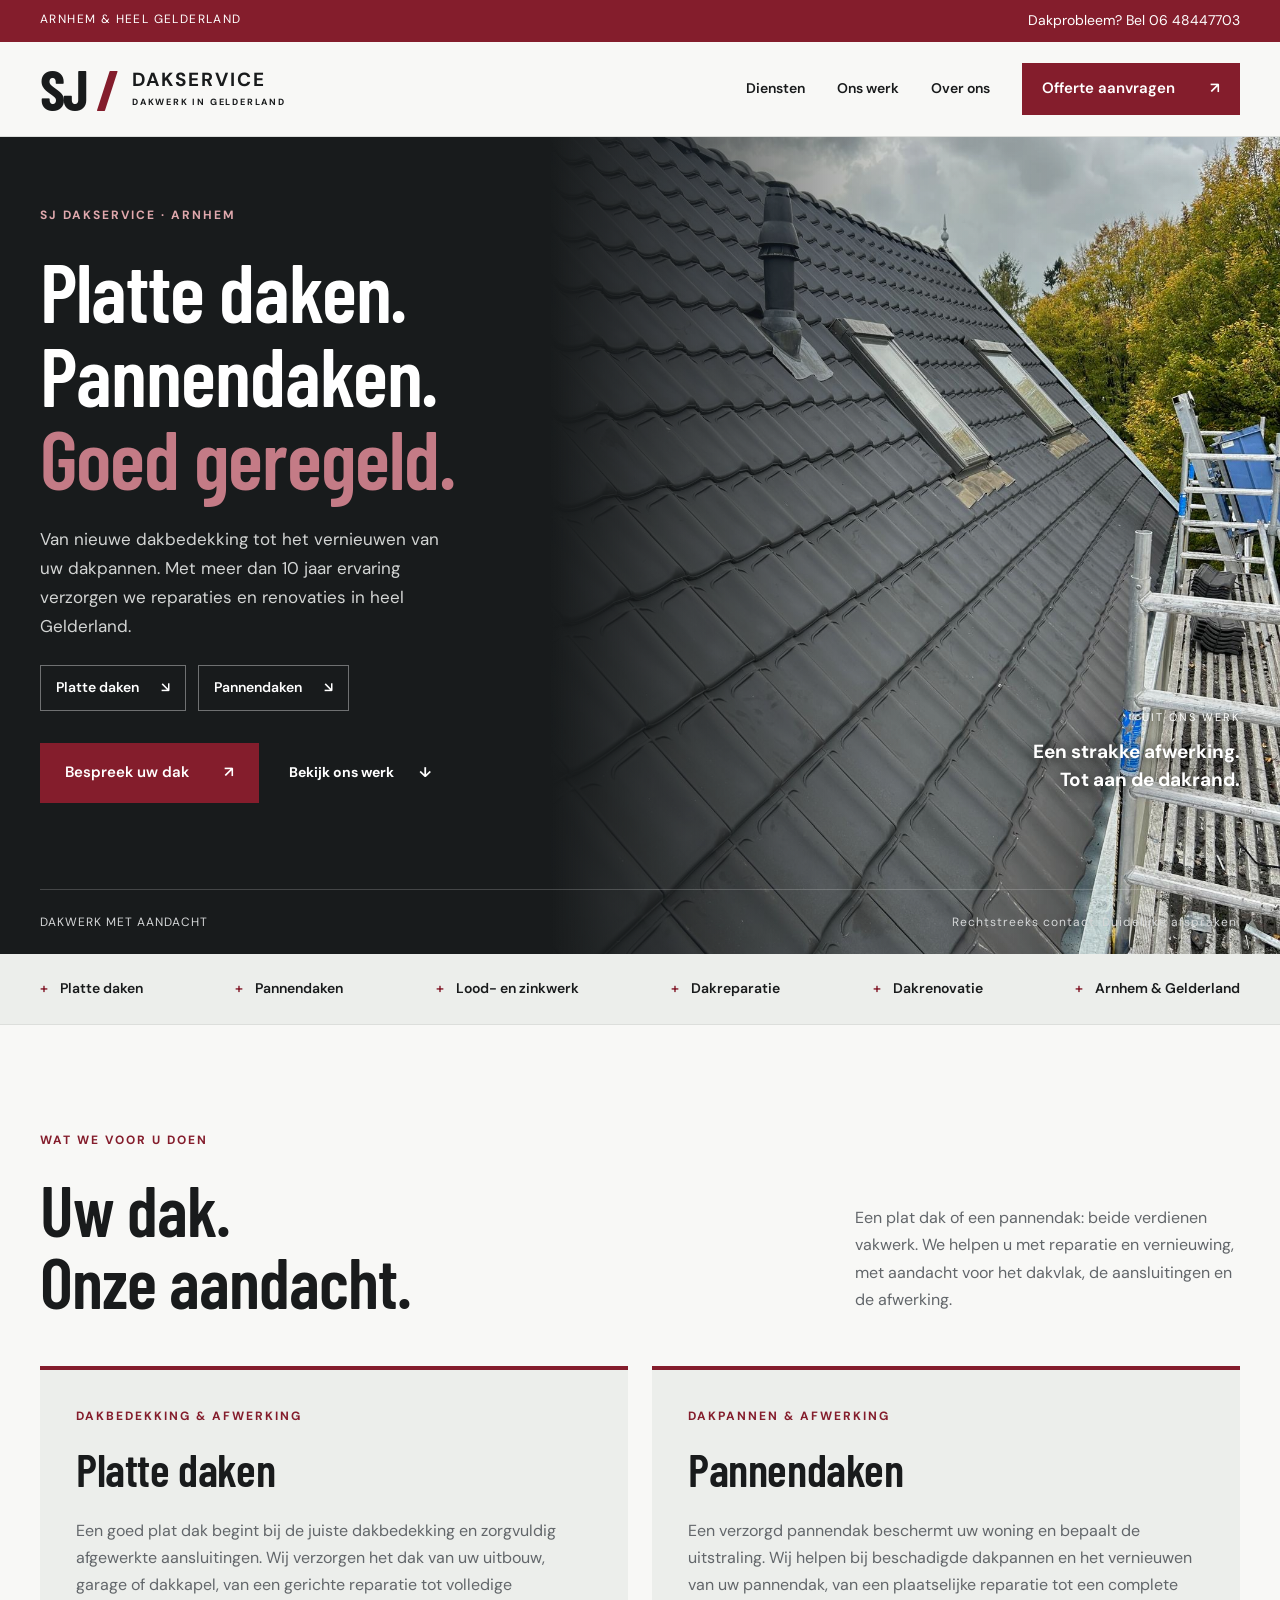
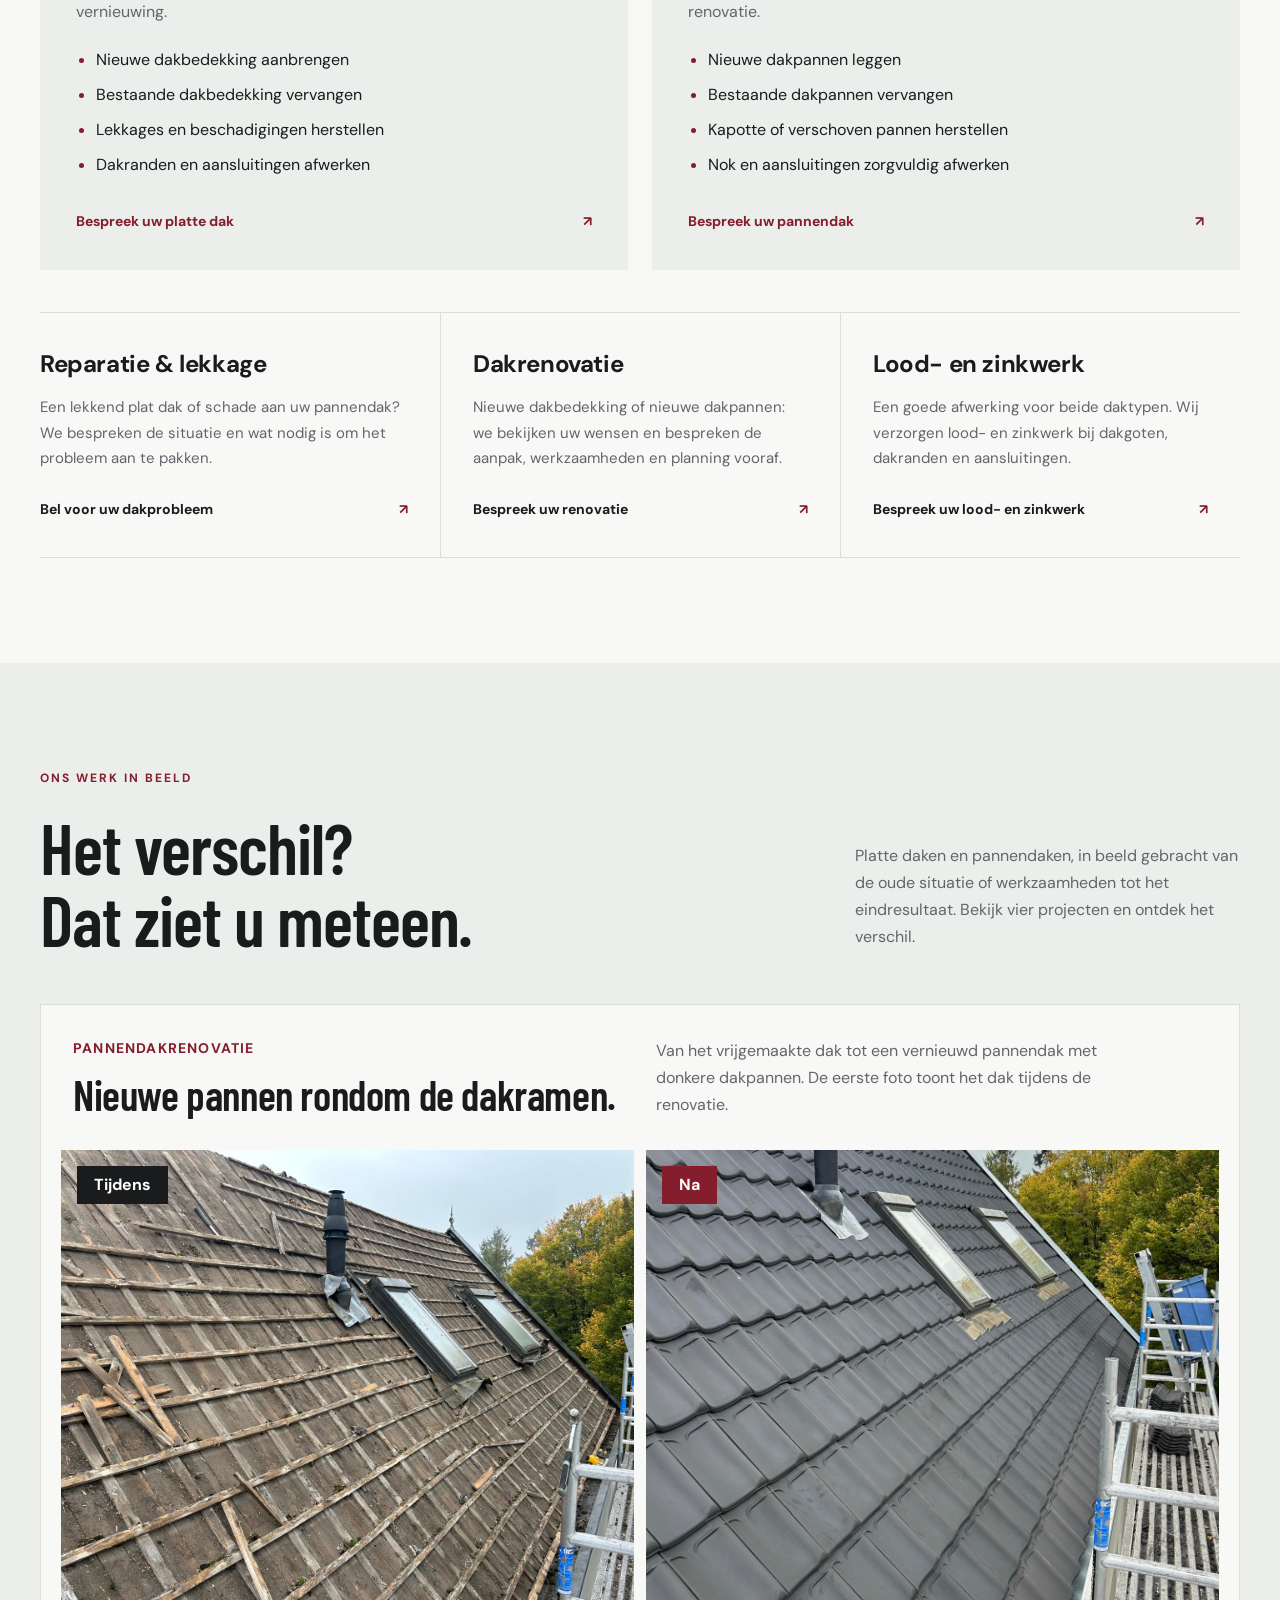
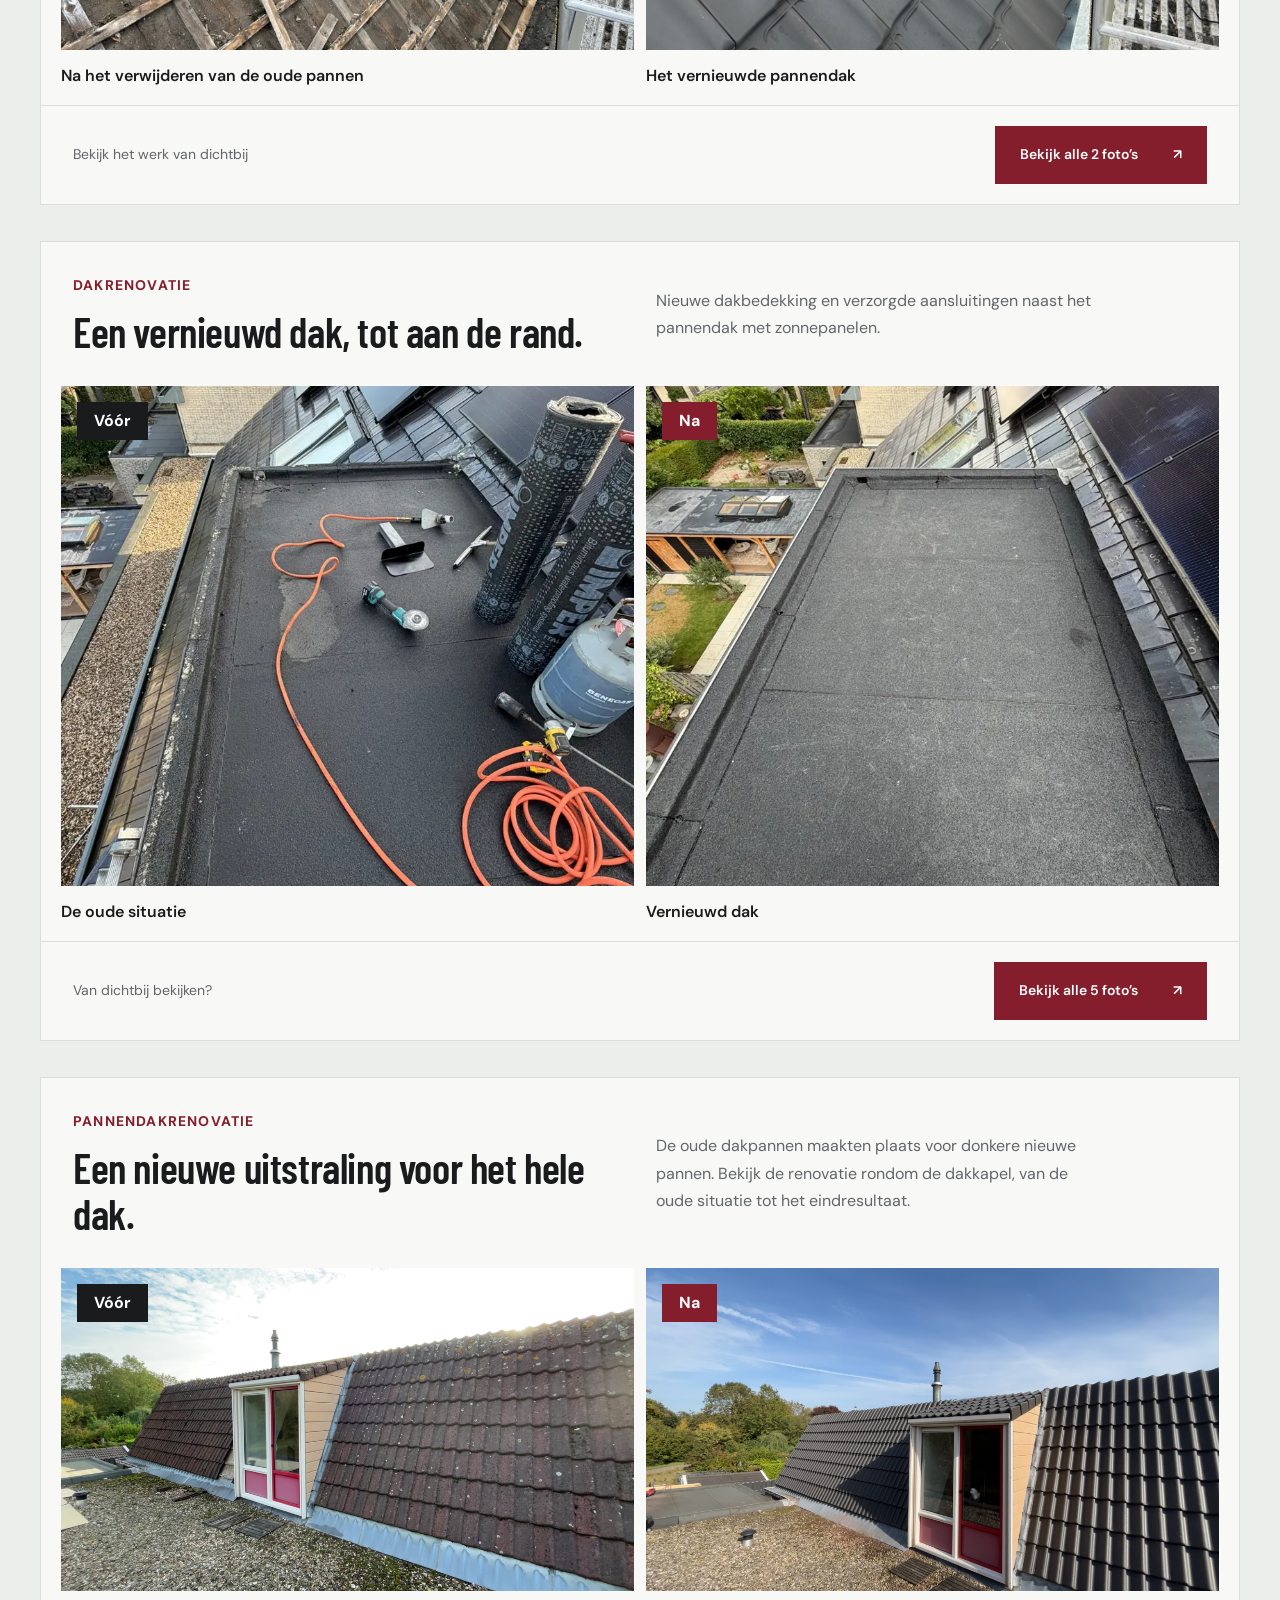
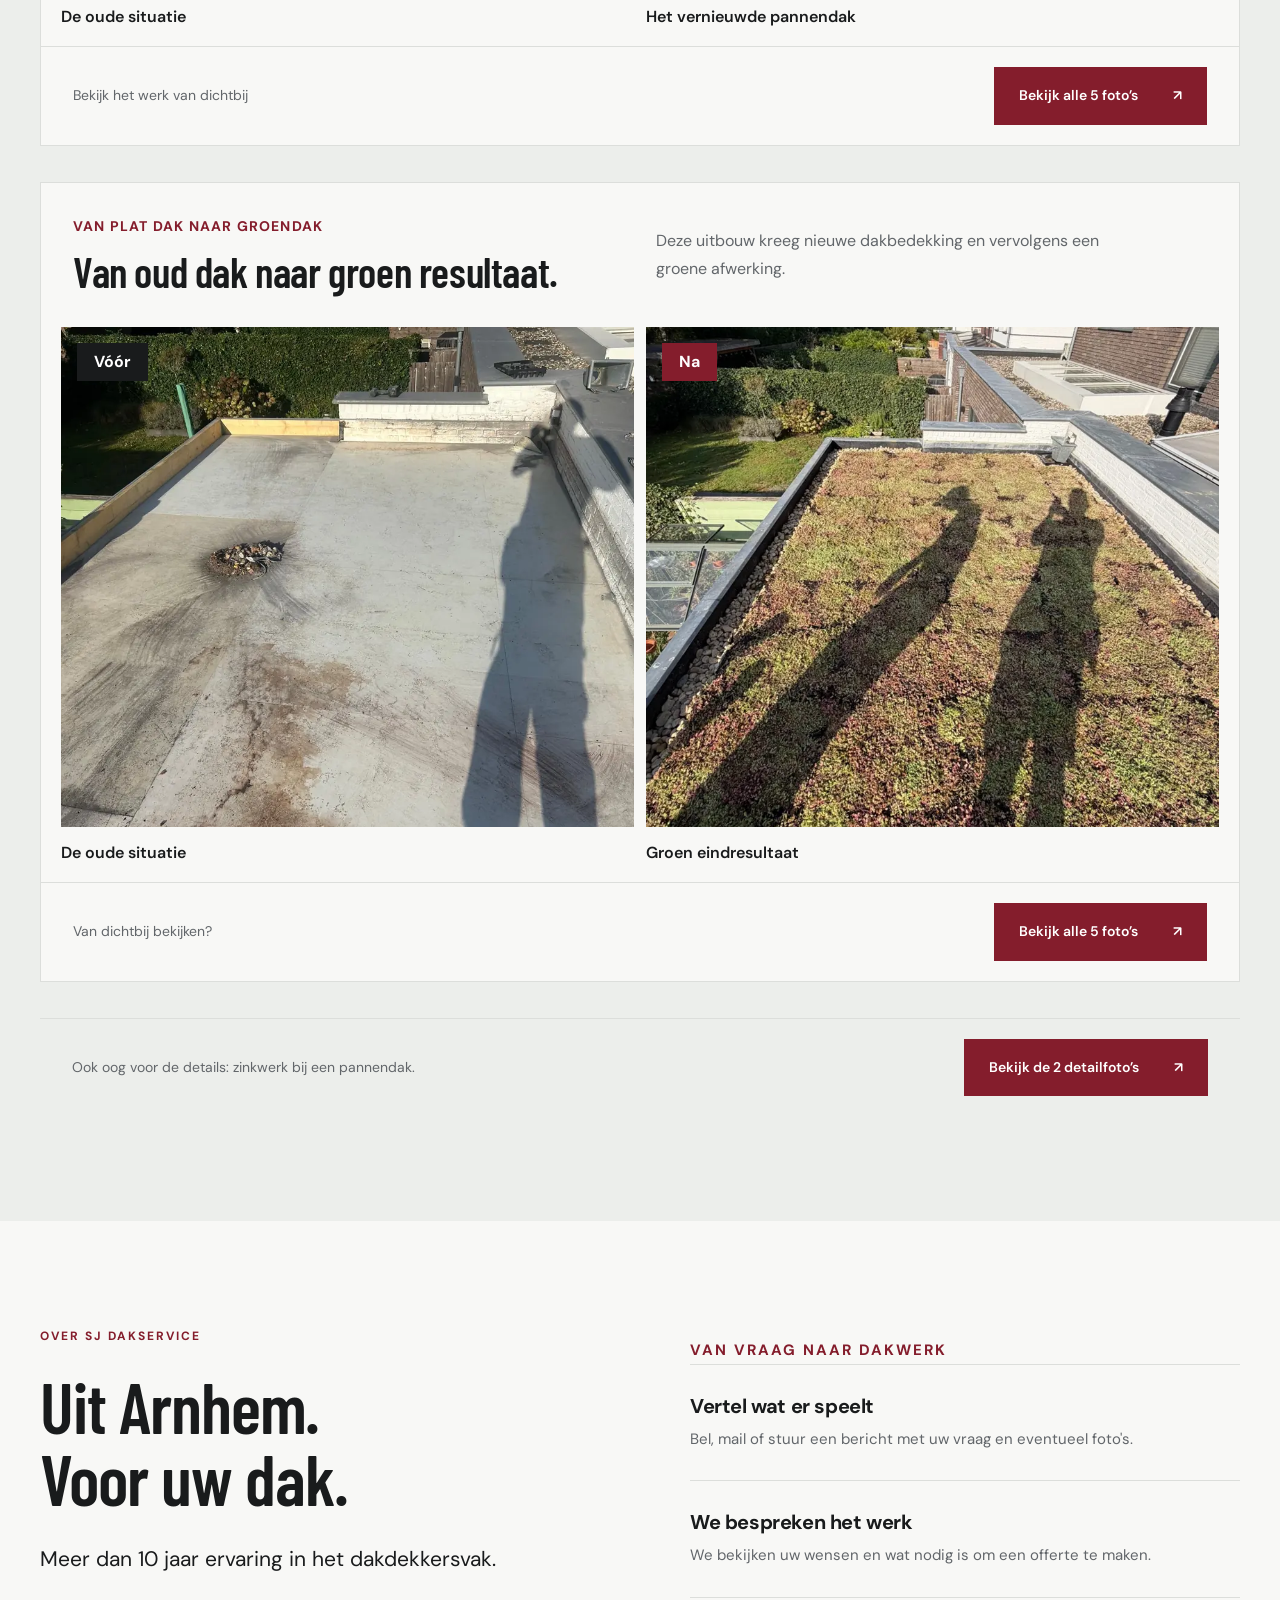
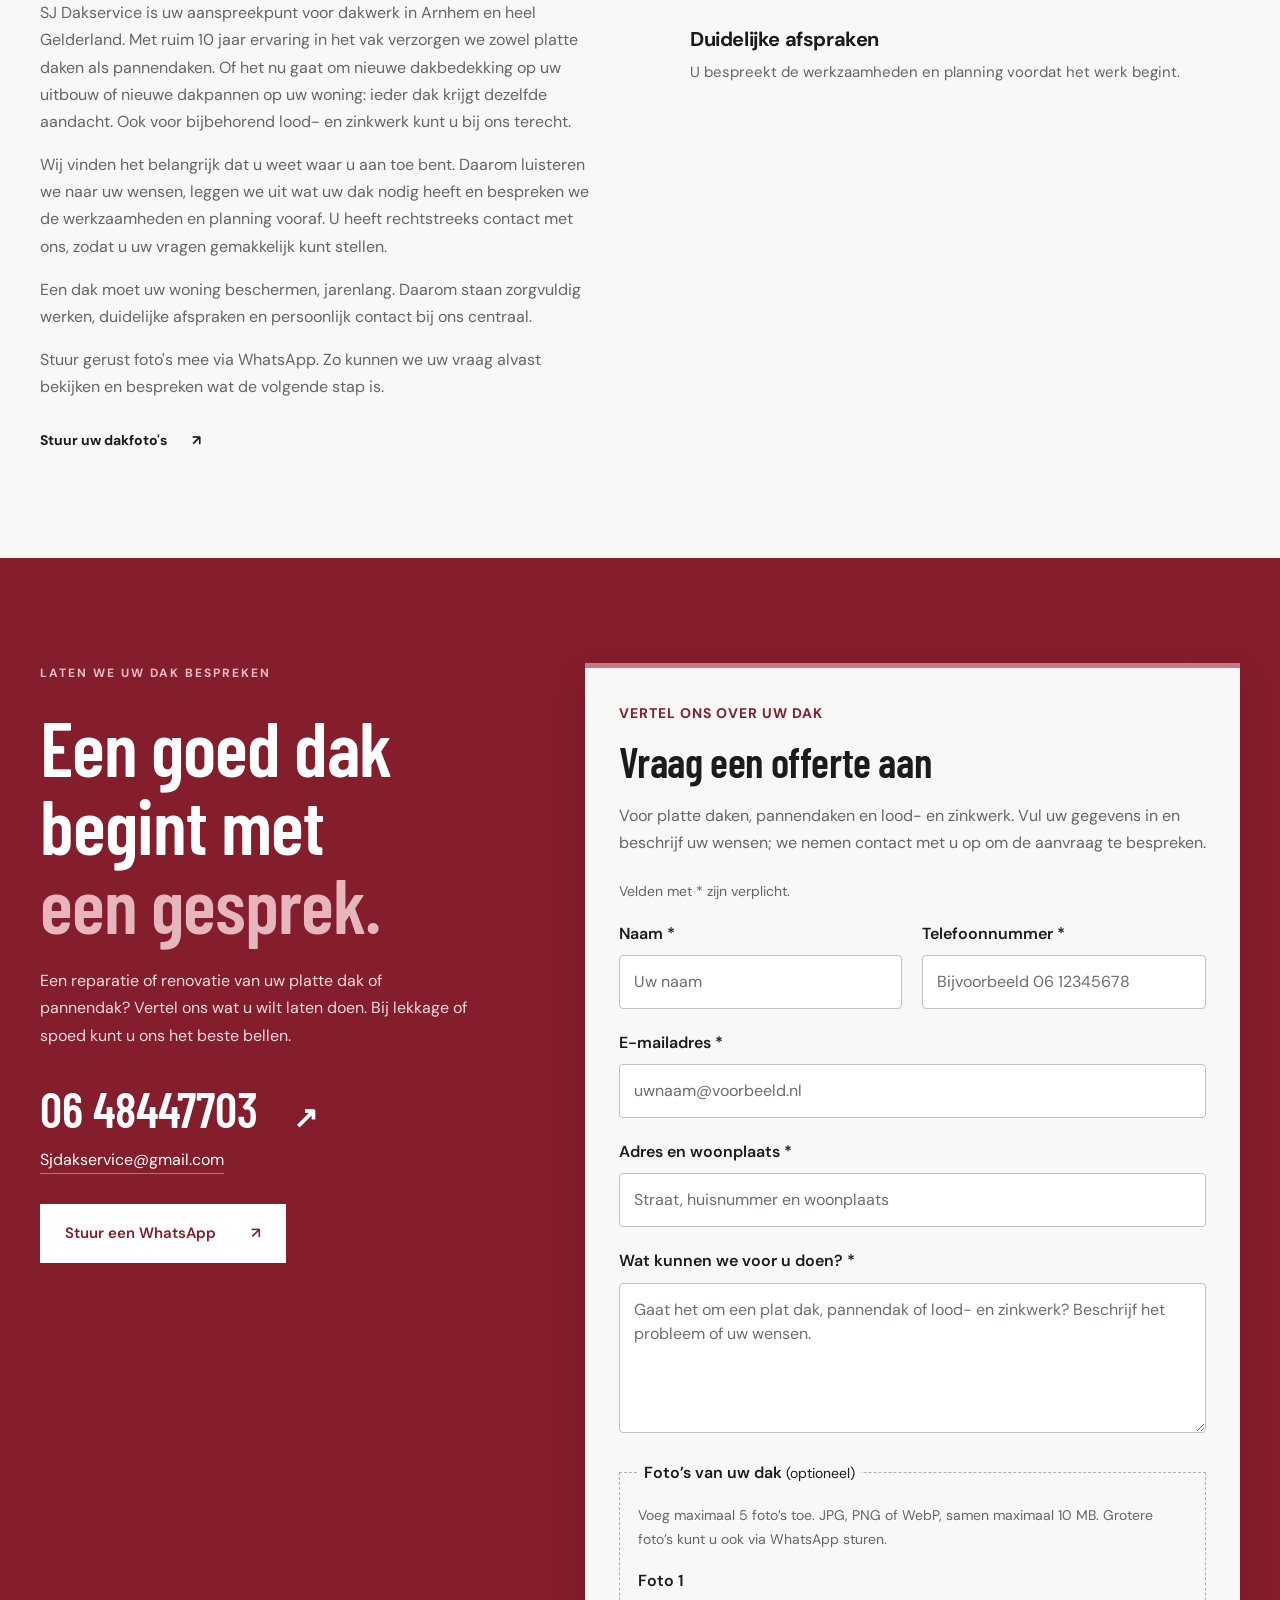
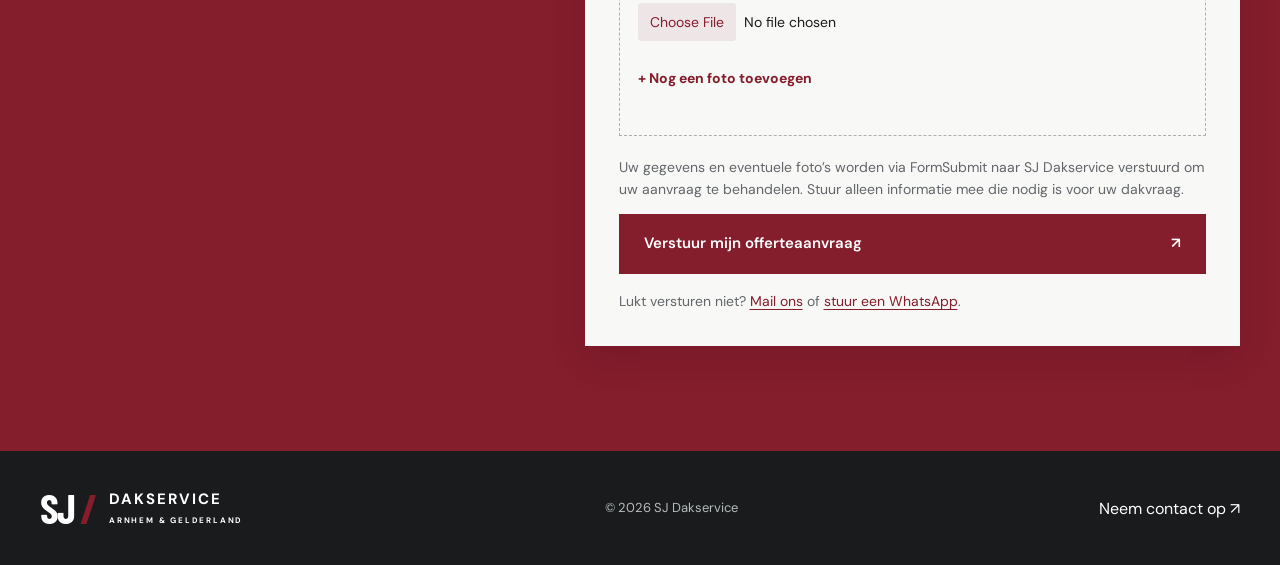
==== commit 09ab61db: "Add tiled roof before-and-after projects with upright photos" ====
--- a/index.html
+++ b/index.html
@@ -5,8 +5,8 @@
 <title>SJ Dakservice | Platte daken & pannendaken in Gelderland</title>
 <meta name="description" content="SJ Dakservice uit Arnhem: platte daken, pannendaken, dakreparatie, renovatie en lood- en zinkwerk in heel Gelderland. Meer dan 10 jaar ervaring. Bel 06 48447703.">
 <meta name="theme-color" content="#841d2c">
-<link rel="stylesheet" href="styles.css?v=20260905-daktypen">
-<script src="script.js?v=20260905-offerte" defer></script>
+<link rel="stylesheet" href="styles.css?v=20260905-projectfotos">
+<script src="script.js?v=20260905-projectfotos" defer></script>
 </head>
 <body>
 <a class="skip" href="#inhoud">Naar de inhoud</a>
@@ -24,7 +24,8 @@
 <article><h3>Lood- en zinkwerk</h3><p>Een goede afwerking voor beide daktypen. Wij verzorgen lood- en zinkwerk bij dakgoten, dakranden en aansluitingen.</p><a href="#offerte">Bespreek uw lood- en zinkwerk <span>↗</span></a></article>
 </div></section>
 <section class="projects section" id="projecten"><div class="wrap">
-<div class="section-head"><div><p class="eyebrow">ONS WERK IN BEELD</p><h2>Het verschil?<br>Dat ziet u meteen.</h2></div><p>Bekijk enkele renovaties van platte daken, van de oude situatie tot het eindresultaat. Wilt u uw pannendak laten repareren of vernieuwen? Ook daarvoor kunt u bij ons terecht.</p></div>
+<div class="section-head"><div><p class="eyebrow">ONS WERK IN BEELD</p><h2>Het verschil?<br>Dat ziet u meteen.</h2></div><p>Platte daken en pannendaken, in beeld gebracht van de oude situatie of werkzaamheden tot het eindresultaat. Bekijk vier projecten en ontdek het verschil.</p></div>
+<article class="project comparison-project" aria-labelledby="project-dakramen-title"><div class="comparison-heading"><div><p class="eyebrow">PANNENDAKRENOVATIE</p><h3 id="project-dakramen-title">Nieuwe pannen rondom de dakramen.</h3></div><p>Van het vrijgemaakte dak tot een vernieuwd pannendak met donkere dakpannen. De eerste foto toont het dak tijdens de renovatie.</p></div><div class="comparison-pair"><figure><div class="comparison-photo"><img src="assets/pannen-dakramen-werk.svg" alt="Het pannendak met twee dakramen nadat de oude dakpannen zijn verwijderd" loading="lazy" width="1600" height="1200"><span class="comparison-label">Tijdens</span></div><figcaption>Na het verwijderen van de oude pannen</figcaption></figure><figure><div class="comparison-photo"><img src="assets/pannen-dakramen-na.svg" alt="Hetzelfde dak met nieuwe donkere dakpannen rondom twee dakramen" loading="lazy" width="1600" height="1200"><span class="comparison-label after-label">Na</span></div><figcaption>Het vernieuwde pannendak</figcaption></figure></div><div class="comparison-footer"><span>Bekijk het werk van dichtbij</span><button class="button" data-gallery="dakramen">Bekijk alle 2 foto’s <span aria-hidden="true">↗</span></button></div></article>
 <article class="project comparison-project" aria-labelledby="project-smal-title">
 <div class="comparison-heading"><div><p class="eyebrow">DAKRENOVATIE</p><h3 id="project-smal-title">Een vernieuwd dak, tot aan de rand.</h3></div><p>Nieuwe dakbedekking en verzorgde aansluitingen naast het pannendak met zonnepanelen.</p></div>
 <div class="comparison-pair">
@@ -33,6 +34,7 @@
 </div>
 <div class="comparison-footer"><span>Van dichtbij bekijken?</span><button class="button" data-gallery="smal">Bekijk alle 5 foto’s <span aria-hidden="true">↗</span></button></div>
 </article>
+<article class="project comparison-project" aria-labelledby="project-dakkapel-title"><div class="comparison-heading"><div><p class="eyebrow">PANNENDAKRENOVATIE</p><h3 id="project-dakkapel-title">Een nieuwe uitstraling voor het hele dak.</h3></div><p>De oude dakpannen maakten plaats voor donkere nieuwe pannen. Bekijk de renovatie rondom de dakkapel, van de oude situatie tot het eindresultaat.</p></div><div class="comparison-pair"><figure><div class="comparison-photo"><img src="assets/pannen-dakkapel-voor.svg" alt="Oude verweerde dakpannen rondom de dakkapel" loading="lazy" width="1600" height="1200"><span class="comparison-label">Vóór</span></div><figcaption>De oude situatie</figcaption></figure><figure><div class="comparison-photo"><img src="assets/pannen-dakkapel-na.svg" alt="Nieuwe donkere dakpannen rondom dezelfde dakkapel" loading="lazy" width="1600" height="1200"><span class="comparison-label after-label">Na</span></div><figcaption>Het vernieuwde pannendak</figcaption></figure></div><div class="comparison-footer"><span>Bekijk het werk van dichtbij</span><button class="button" data-gallery="dakkapel">Bekijk alle 5 foto’s <span aria-hidden="true">↗</span></button></div></article>
 <article class="project comparison-project" aria-labelledby="project-plat-title">
 <div class="comparison-heading"><div><p class="eyebrow">VAN PLAT DAK NAAR GROENDAK</p><h3 id="project-plat-title">Van oud dak naar groen resultaat.</h3></div><p>Deze uitbouw kreeg nieuwe dakbedekking en vervolgens een groene afwerking.</p></div>
 <div class="comparison-pair">
@@ -41,7 +43,7 @@
 </div>
 <div class="comparison-footer"><span>Van dichtbij bekijken?</span><button class="button" data-gallery="plat">Bekijk alle 5 foto’s <span aria-hidden="true">↗</span></button></div>
 </article>
-</div></section>
+<div class="comparison-footer"><span>Ook oog voor de details: zinkwerk bij een pannendak.</span><button class="button" data-gallery="zink">Bekijk de 2 detailfoto’s <span aria-hidden="true">↗</span></button></div></div></section>
 <section class="section wrap about" id="over"><div><p class="eyebrow">OVER SJ DAKSERVICE</p><h2>Uit Arnhem.<br>Voor uw dak.</h2><p class="lead">Meer dan 10 jaar ervaring in het dakdekkersvak.</p><p>SJ Dakservice is uw aanspreekpunt voor dakwerk in Arnhem en heel Gelderland. Met ruim 10 jaar ervaring in het vak verzorgen we zowel platte daken als pannendaken. Of het nu gaat om nieuwe dakbedekking op uw uitbouw of nieuwe dakpannen op uw woning: ieder dak krijgt dezelfde aandacht. Ook voor bijbehorend lood- en zinkwerk kunt u bij ons terecht.</p><p>Wij vinden het belangrijk dat u weet waar u aan toe bent. Daarom luisteren we naar uw wensen, leggen we uit wat uw dak nodig heeft en bespreken we de werkzaamheden en planning vooraf. U heeft rechtstreeks contact met ons, zodat u uw vragen gemakkelijk kunt stellen.</p><p>Een dak moet uw woning beschermen, jarenlang. Daarom staan zorgvuldig werken, duidelijke afspraken en persoonlijk contact bij ons centraal.</p><p>Stuur gerust foto's mee via WhatsApp. Zo kunnen we uw vraag alvast bekijken en bespreken wat de volgende stap is.</p><a class="text-link" href="https://wa.me/31648447703" target="_blank" rel="noopener noreferrer">Stuur uw dakfoto's <span>↗</span></a></div><div class="steps"><p class="eyebrow">VAN VRAAG NAAR DAKWERK</p><article><div><h3>Vertel wat er speelt</h3><p>Bel, mail of stuur een bericht met uw vraag en eventueel foto's.</p></div></article><article><div><h3>We bespreken het werk</h3><p>We bekijken uw wensen en wat nodig is om een offerte te maken.</p></div></article><article><div><h3>Duidelijke afspraken</h3><p>U bespreekt de werkzaamheden en planning voordat het werk begint.</p></div></article></div></section>
 <section class="contact section" id="contact"><div class="wrap contact-grid"><div><p class="eyebrow">LATEN WE UW DAK BESPREKEN</p><h2>Een goed dak<br>begint met<br><em>een gesprek.</em></h2><p>Een reparatie of renovatie van uw platte dak of pannendak? Vertel ons wat u wilt laten doen. Bij lekkage of spoed kunt u ons het beste bellen.</p><a class="phone" href="tel:+31648447703">06 48447703 <span>↗</span></a><a class="email" href="mailto:Sjdakservice@gmail.com">Sjdakservice@gmail.com</a><div class="contact-actions"><a class="button light" href="https://wa.me/31648447703?text=Hallo%20SJ%20Dakservice%2C%20ik%20heb%20een%20vraag%20over%20mijn%20dak." target="_blank" rel="noopener noreferrer">Stuur een WhatsApp <span>↗</span></a></div></div><div class="quote-card" id="offerte">
 <p class="eyebrow">VERTEL ONS OVER UW DAK</p>
@@ -78,4 +80,3 @@
 <div class="mobile-contact"><a href="tel:+31648447703">Bel direct</a><a href="https://wa.me/31648447703" target="_blank" rel="noopener noreferrer">WhatsApp ↗</a></div>
 <dialog id="gallery" aria-labelledby="gallery-title"><div class="gallery-top"><h2 id="gallery-title">Projectfoto's</h2><button id="close-gallery" aria-label="Sluit fotogalerij">Sluiten ×</button></div><div class="gallery-stage"><button id="prev-photo" aria-label="Vorige foto">←</button><img id="gallery-photo" alt=""><button id="next-photo" aria-label="Volgende foto">→</button></div><p id="gallery-caption" aria-live="polite"></p></dialog>
 </body></html>
-
--- a/styles.css
+++ b/styles.css
@@ -96,3 +96,11 @@
 .roof-links{gap:10px}
 .roof-links a{gap:12px;padding:10px 12px}
 }
+
+/* Pannendakproject in de openingsfoto. */
+.hero-photo{background-image:linear-gradient(90deg,#181b1c 0%,#181b1c30 48%,#181b1c00 100%),url('assets/pannen-dakramen-na.svg')}
+@media(max-width:680px){.hero-photo{background-image:linear-gradient(90deg,#181b1ce8,#181b1c69),url('assets/pannen-dakramen-na.svg')}}
+
+
+/* Toon de complete liggende voor-en-nafoto’s van de dakkapel. */
+[aria-labelledby="project-dakkapel-title"] .comparison-photo img{height:auto;aspect-ratio:16/9;object-fit:contain}
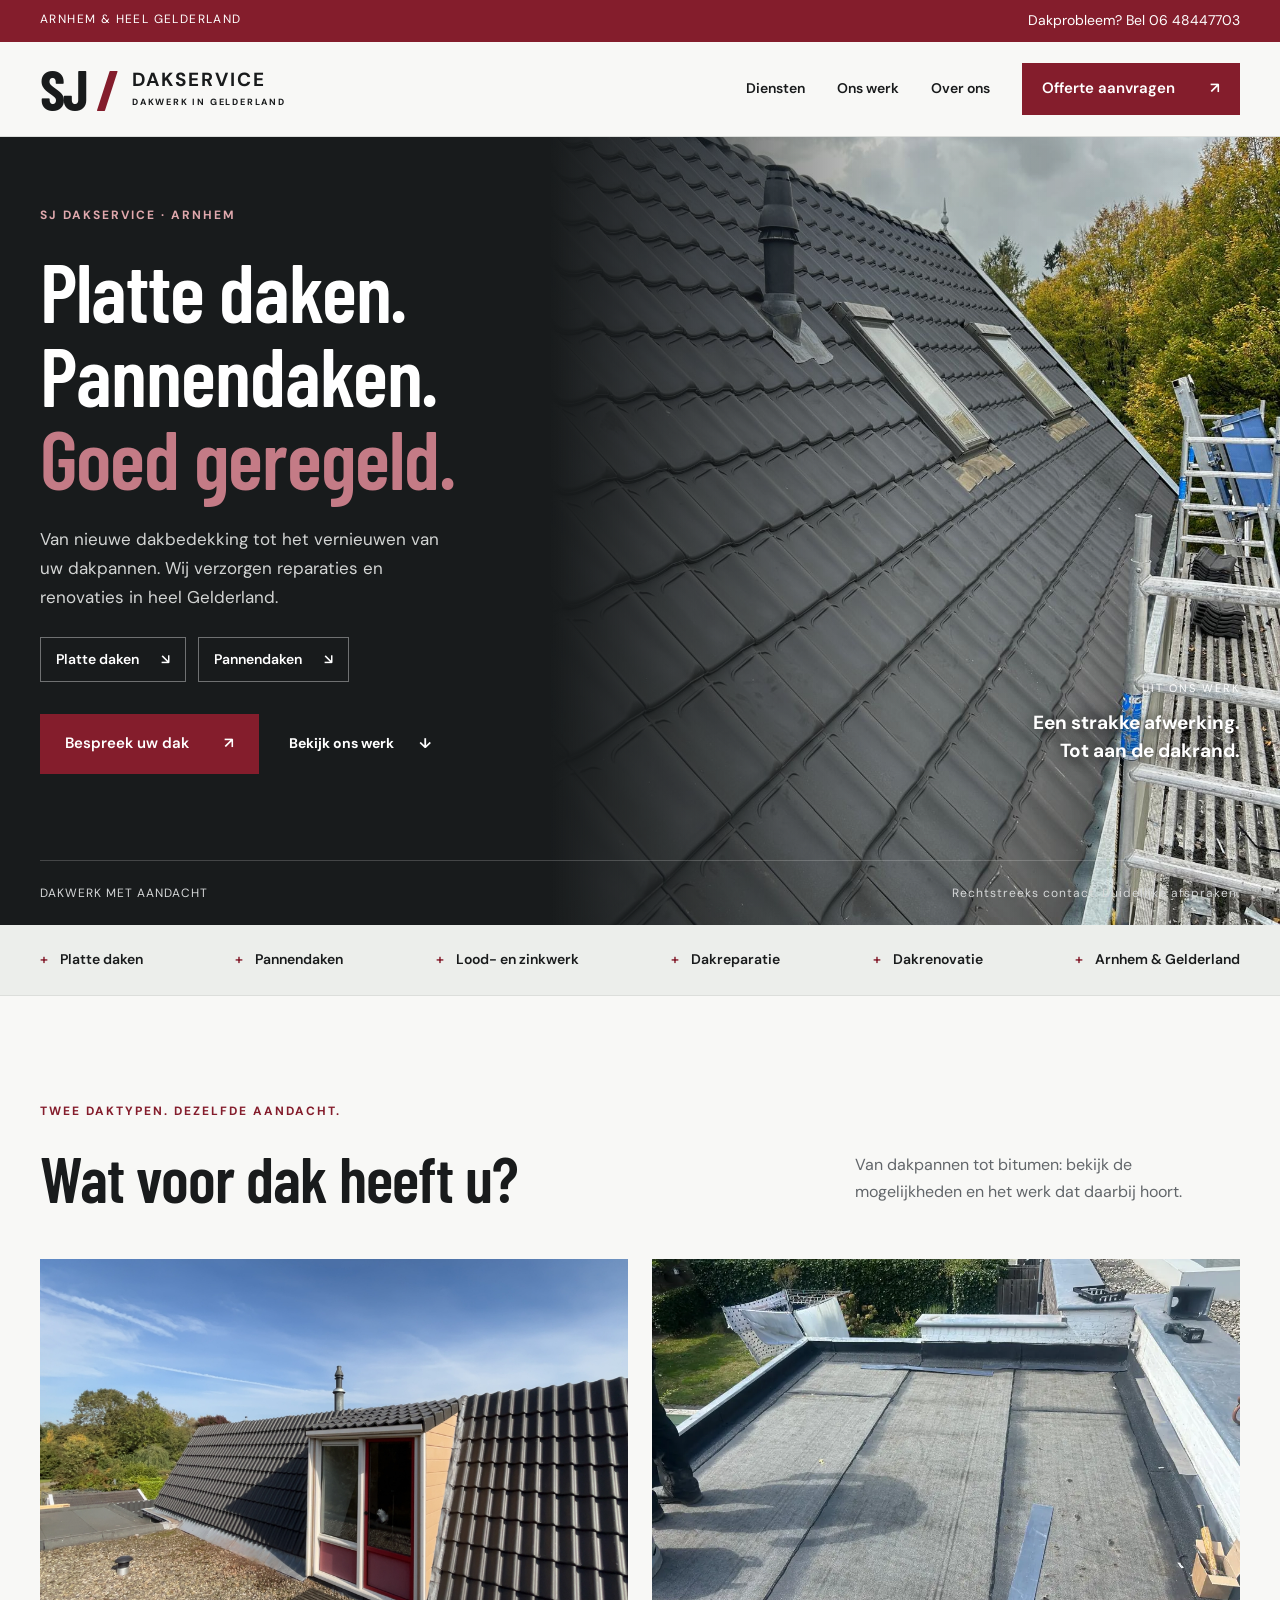
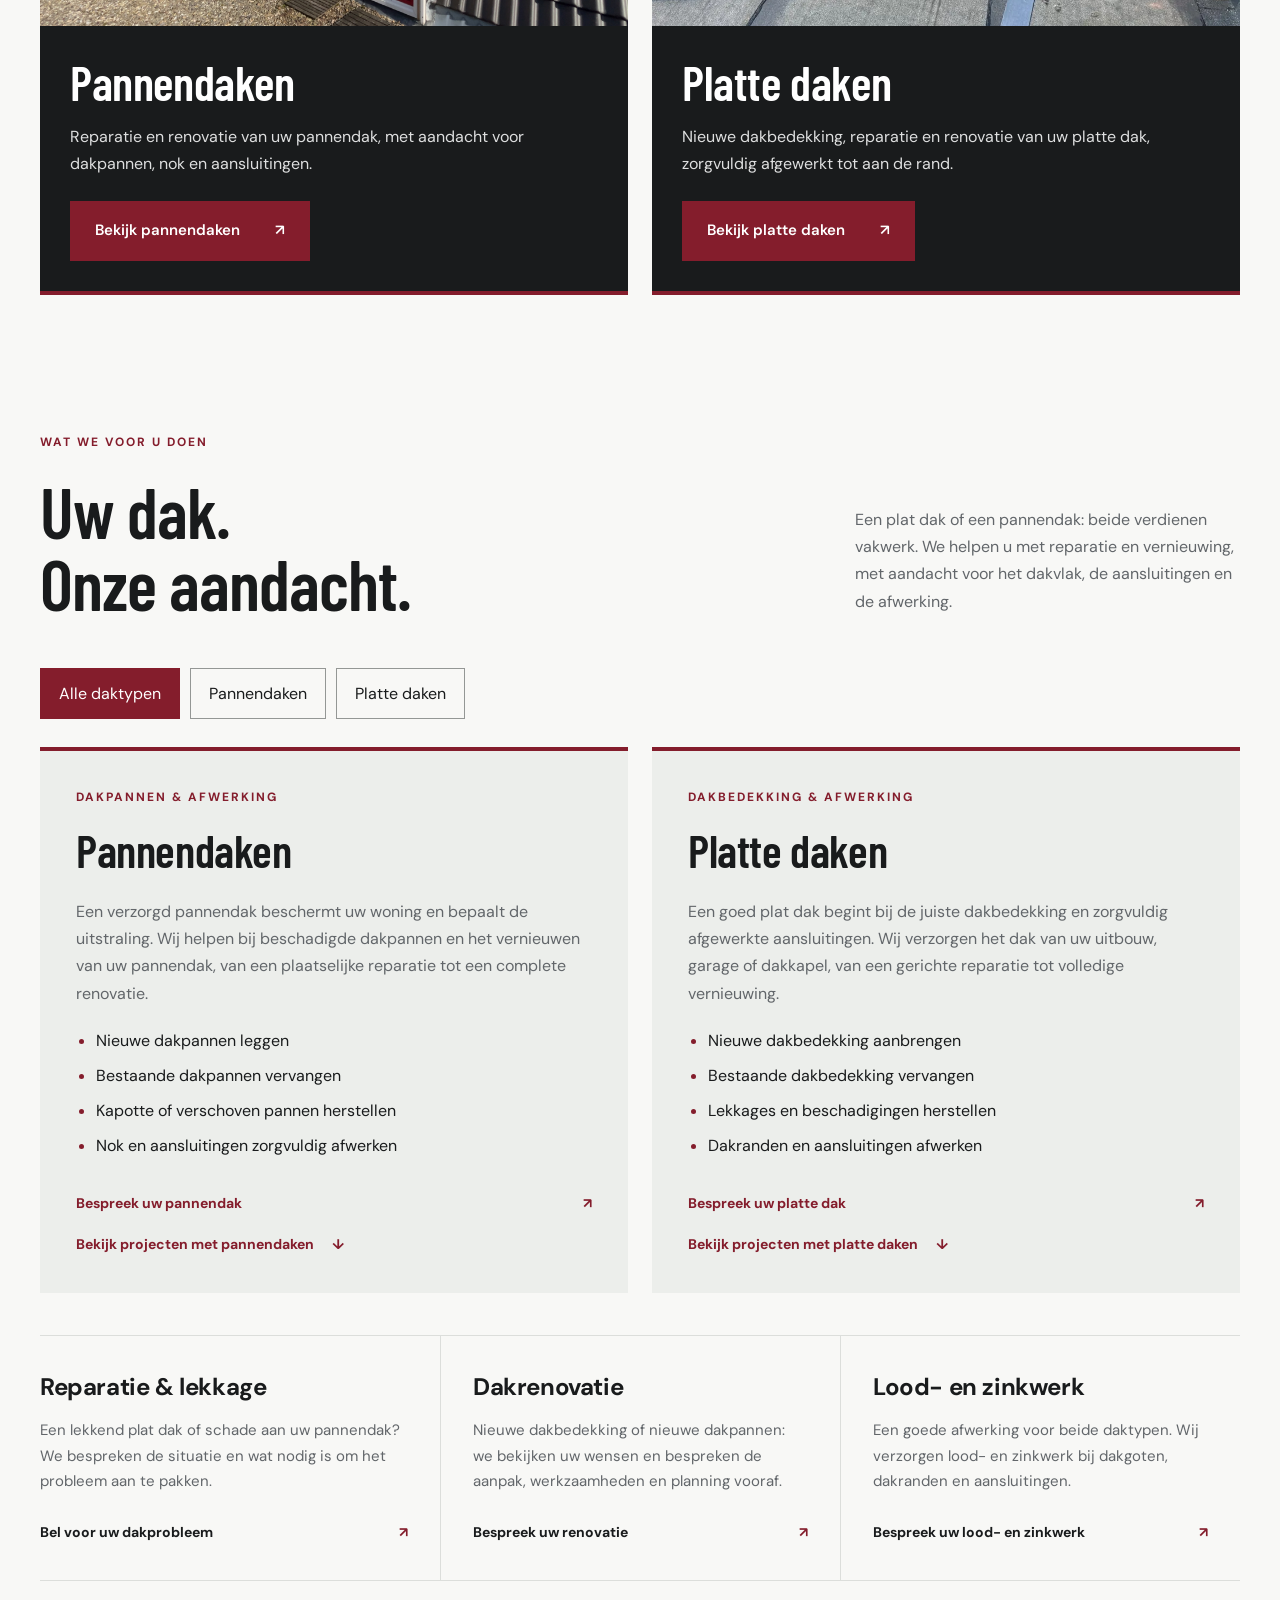
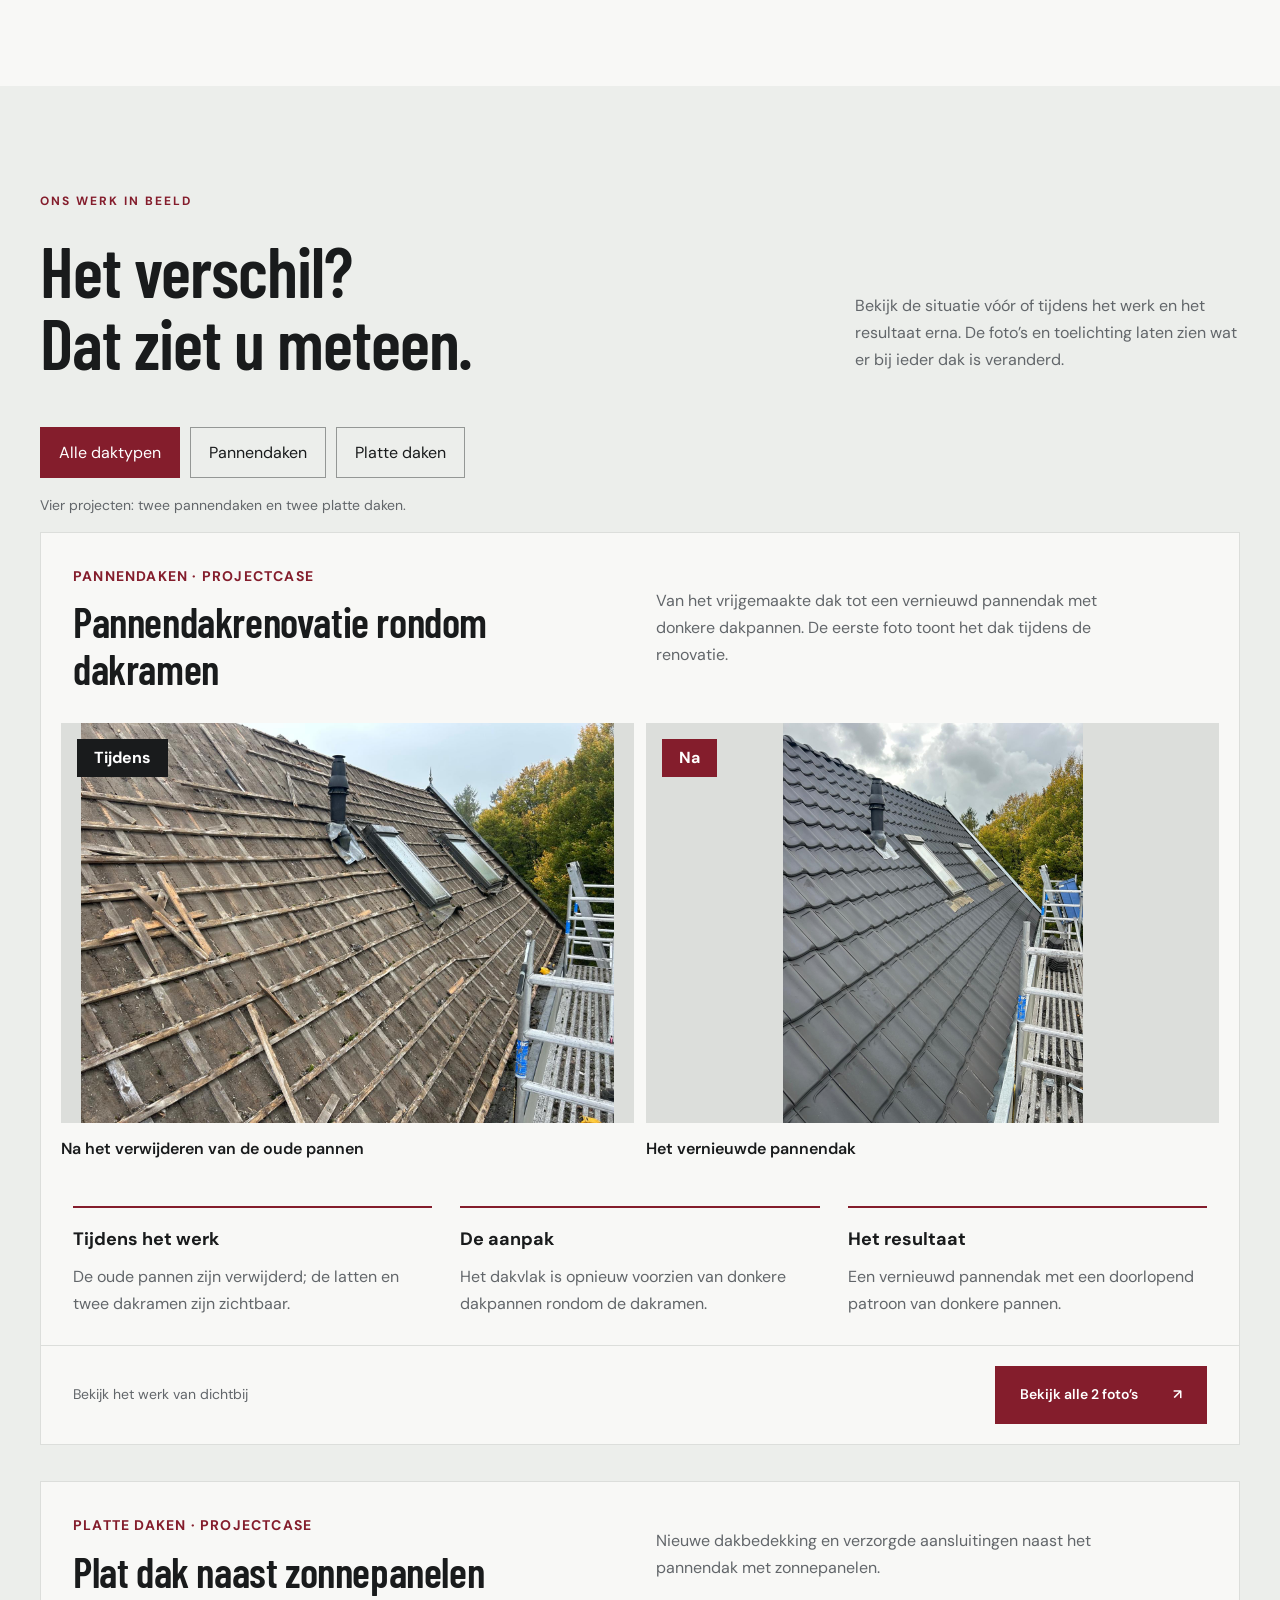
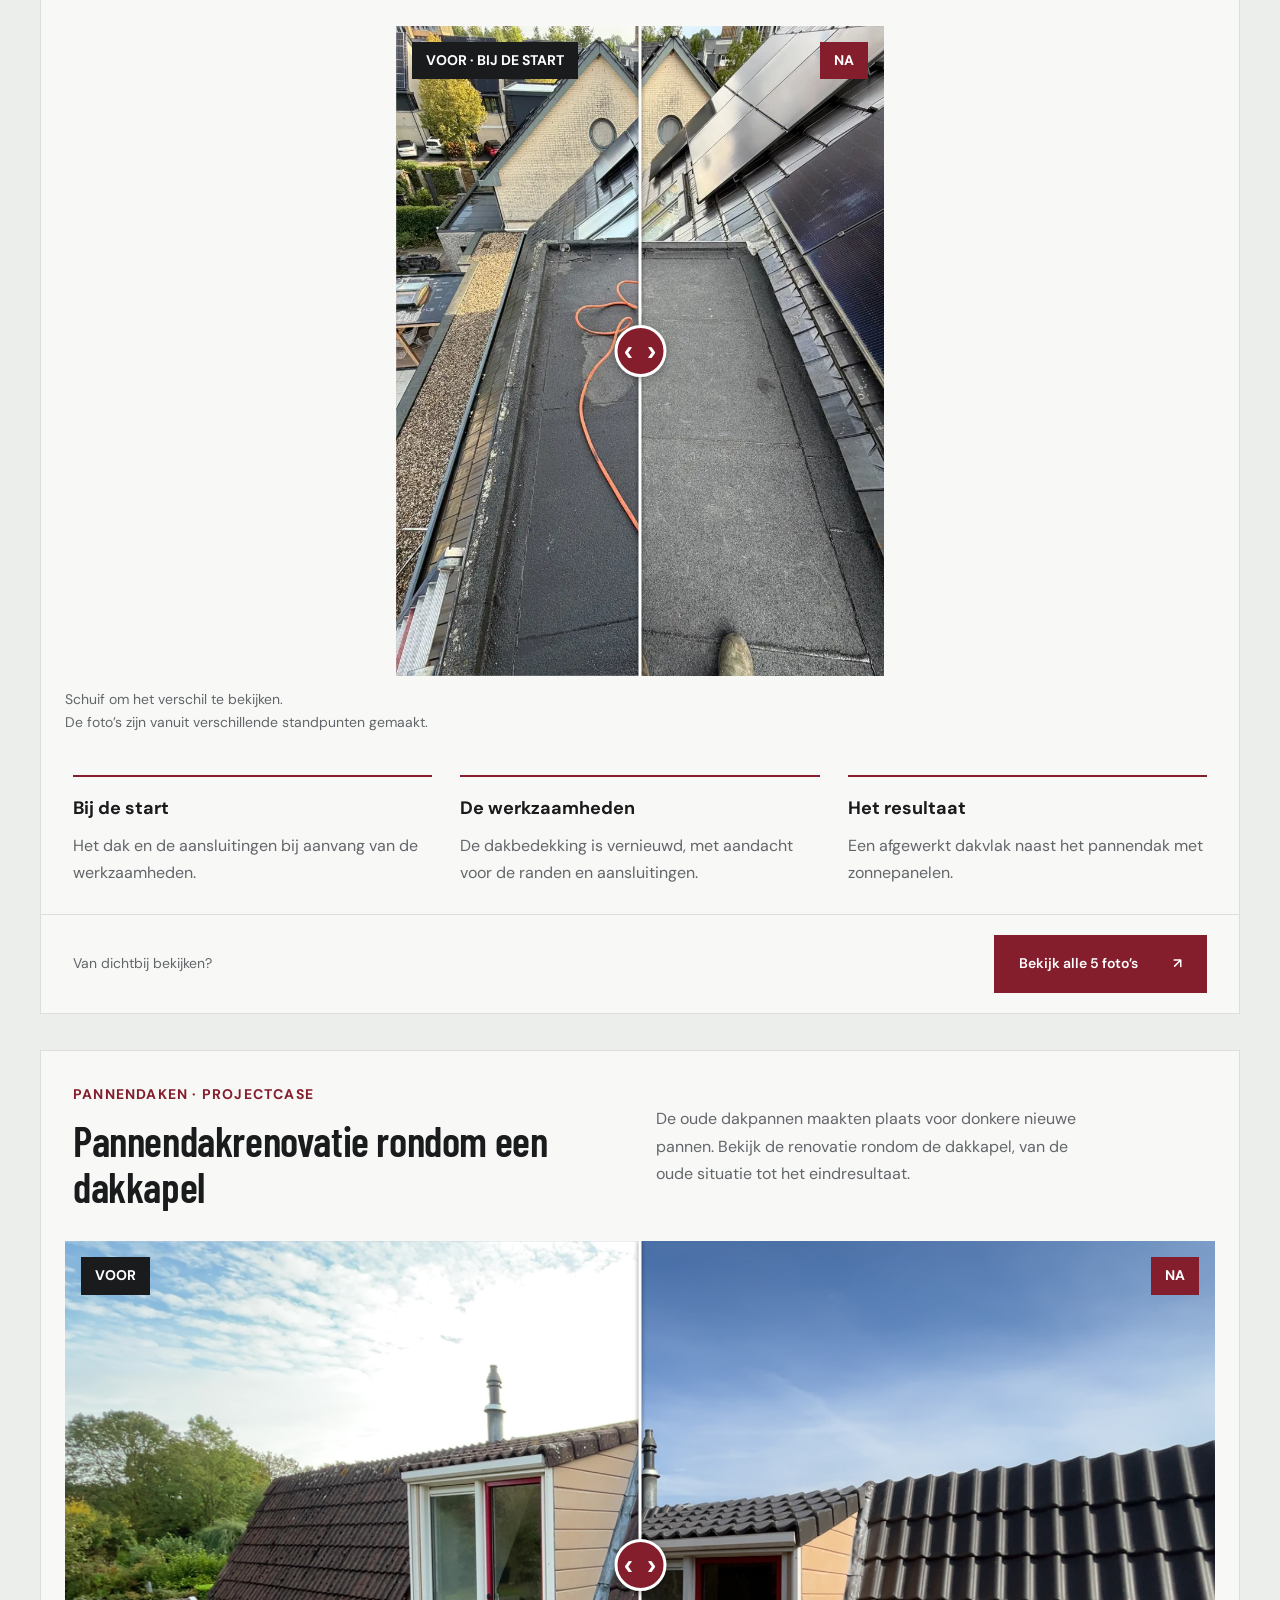
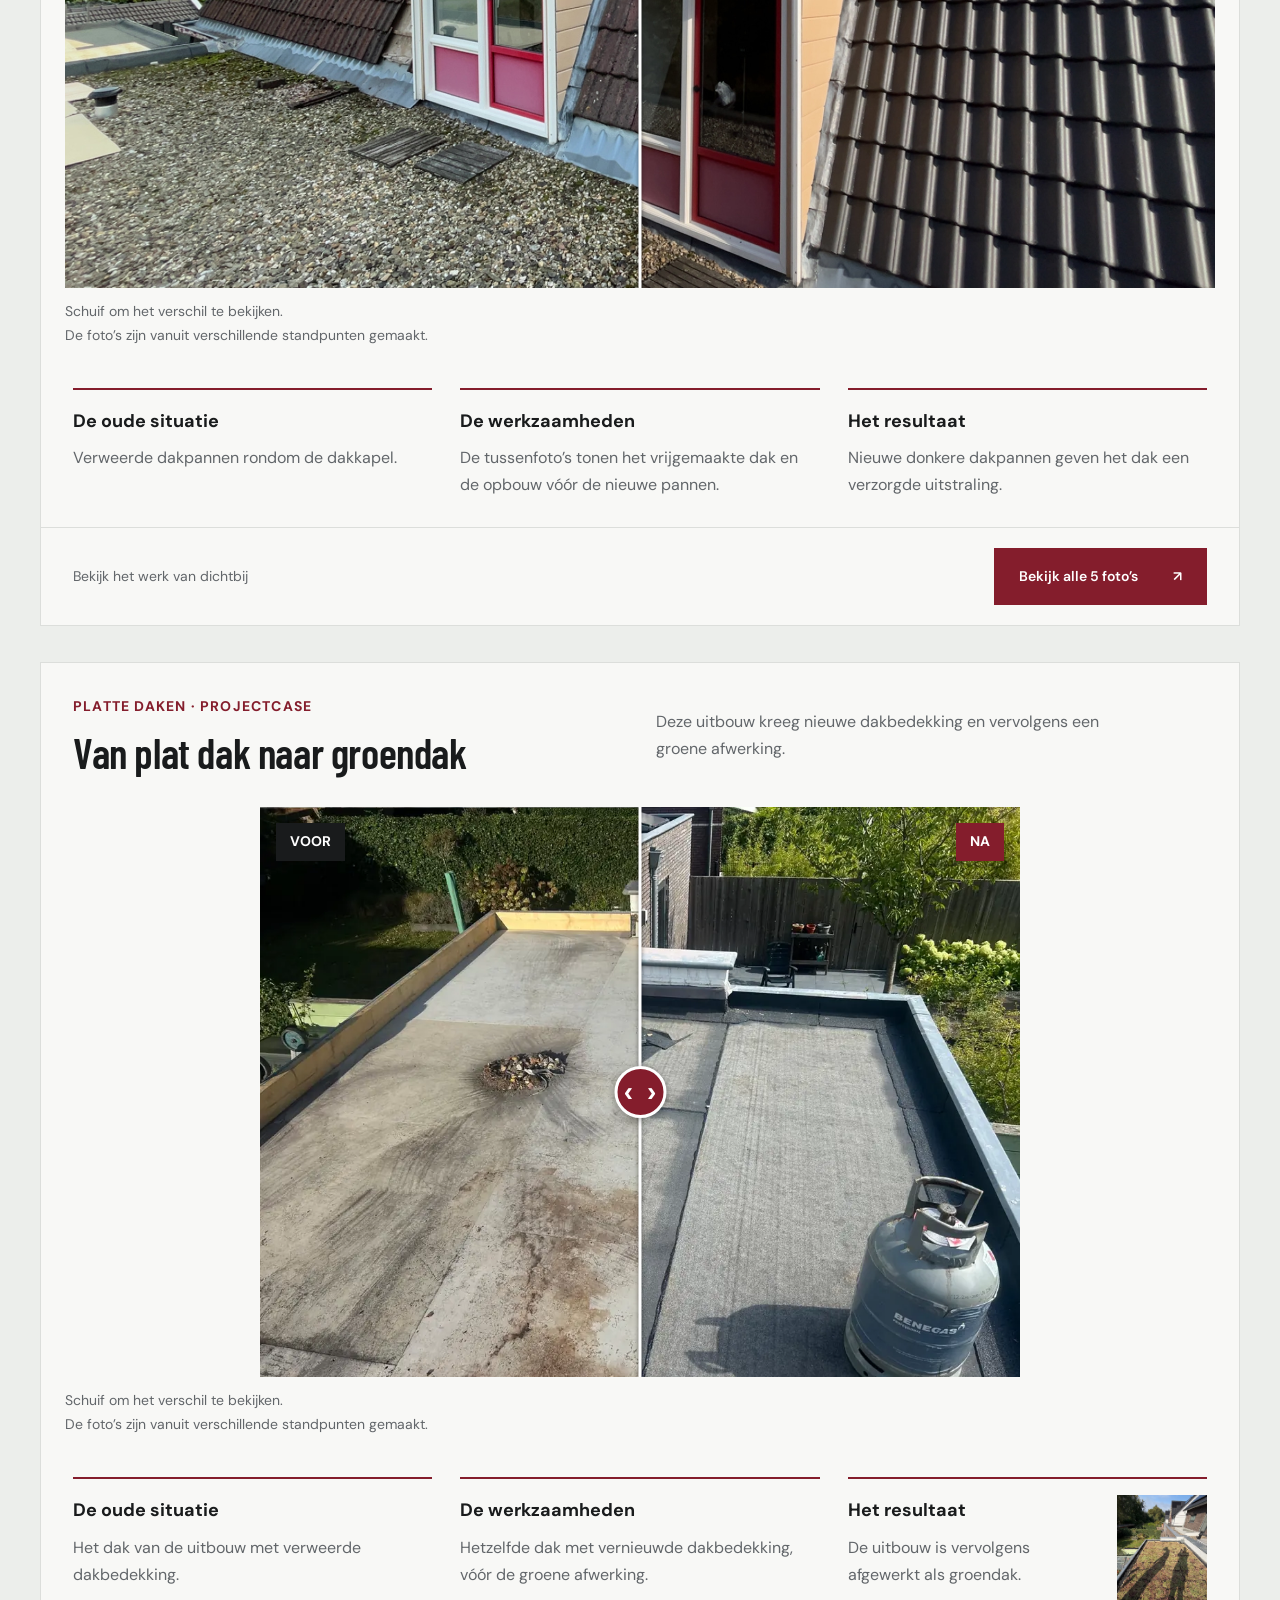
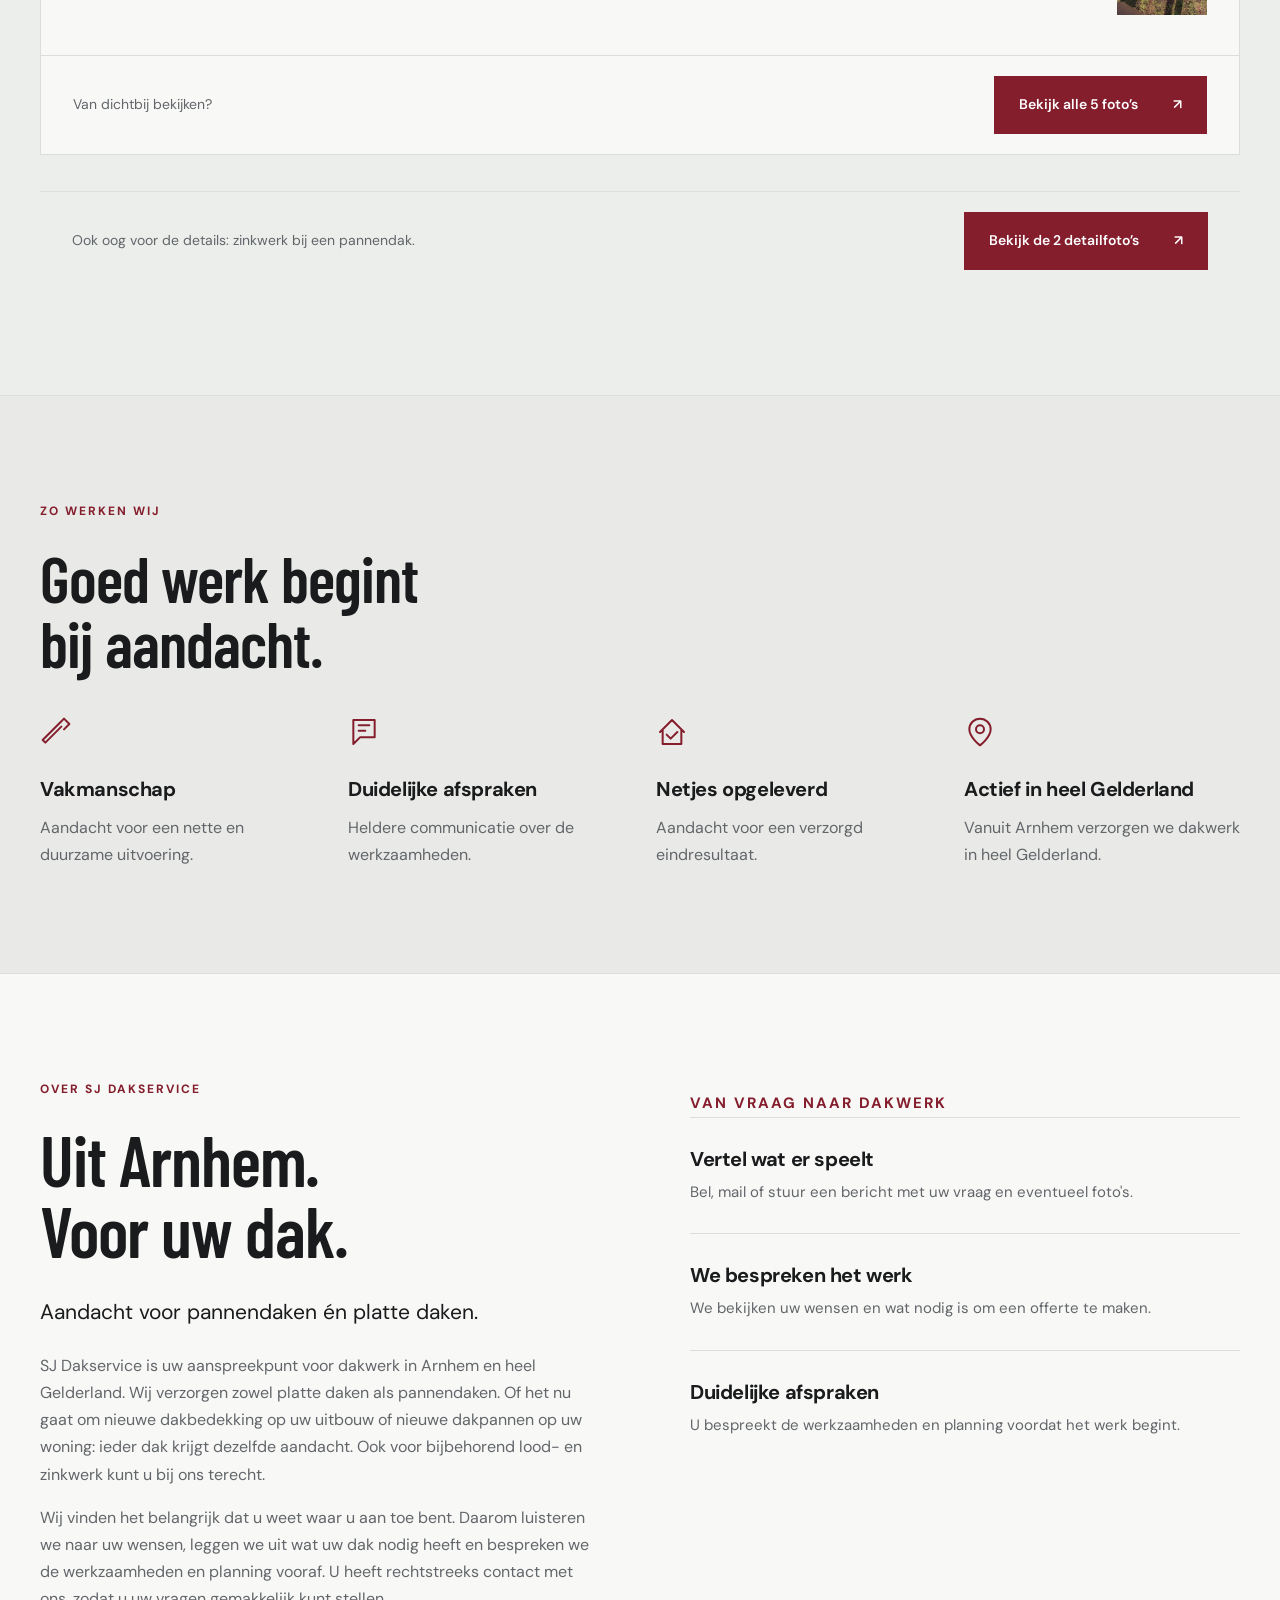
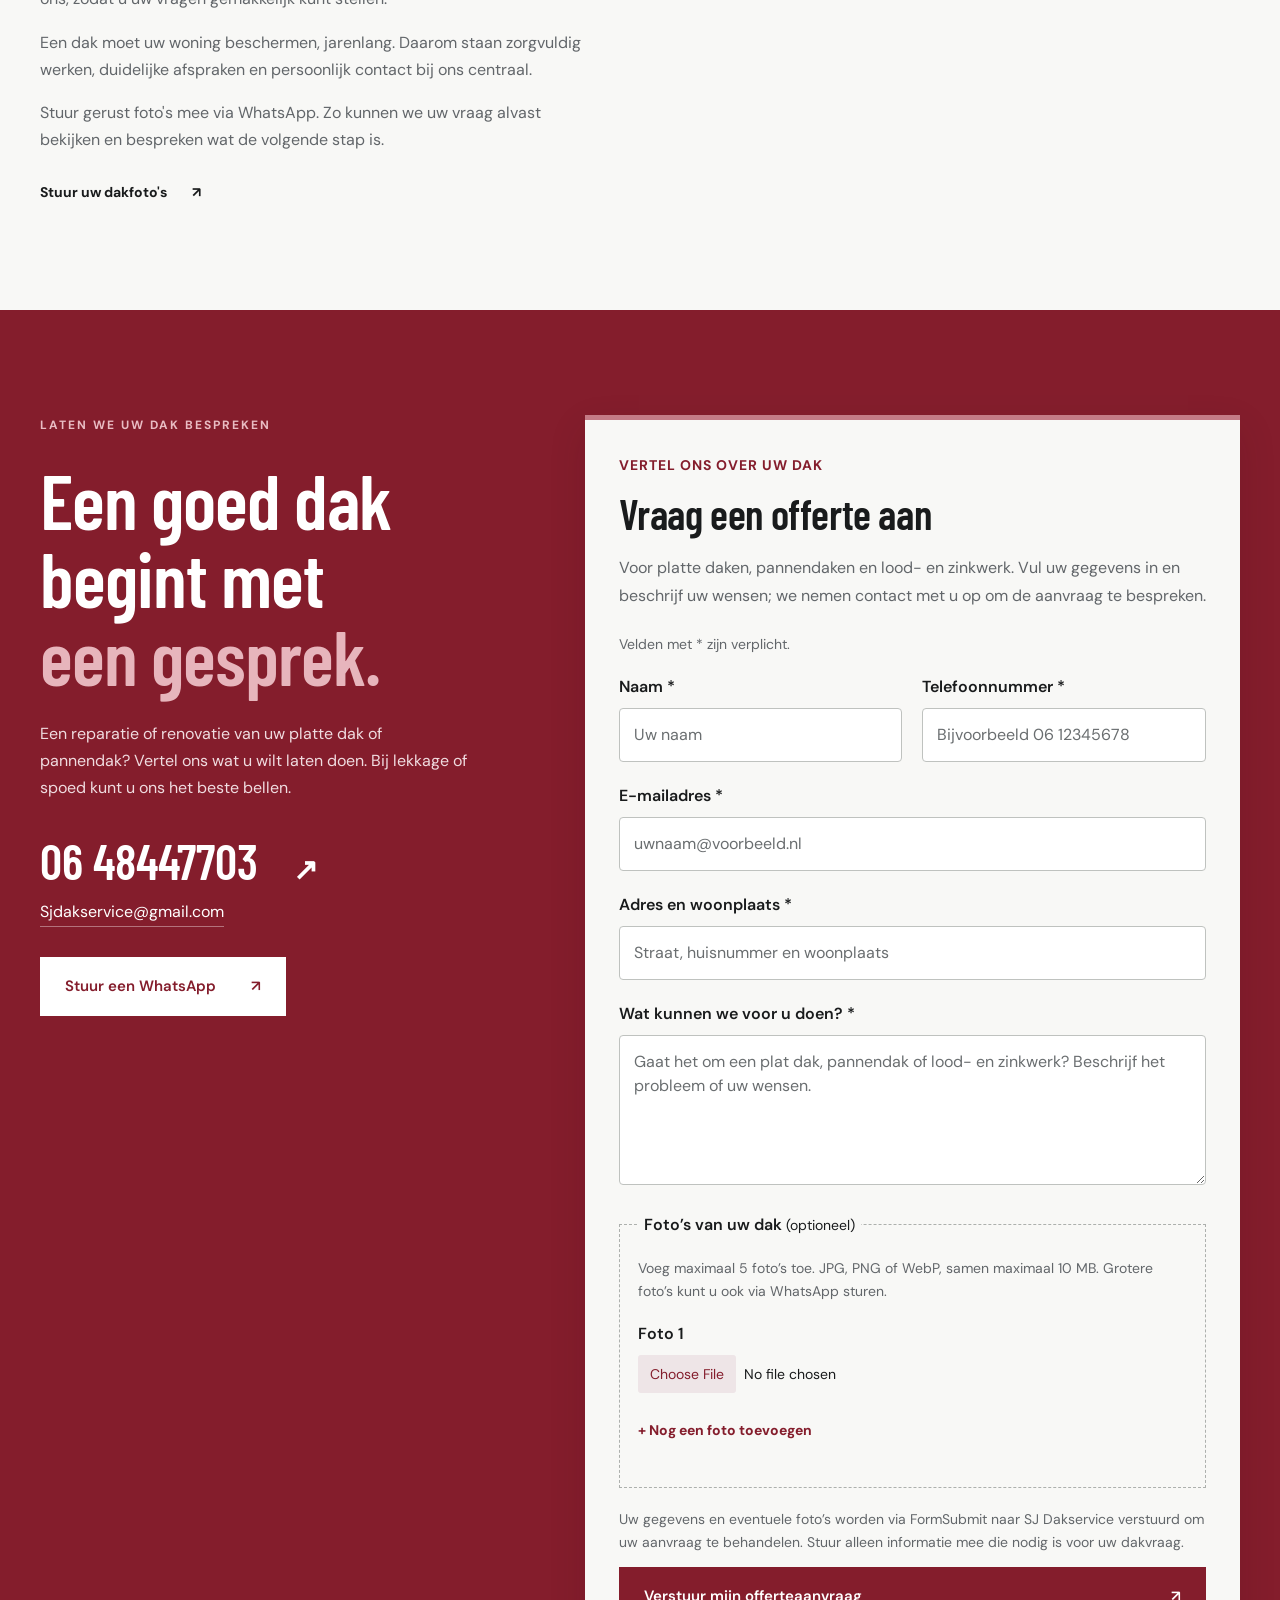
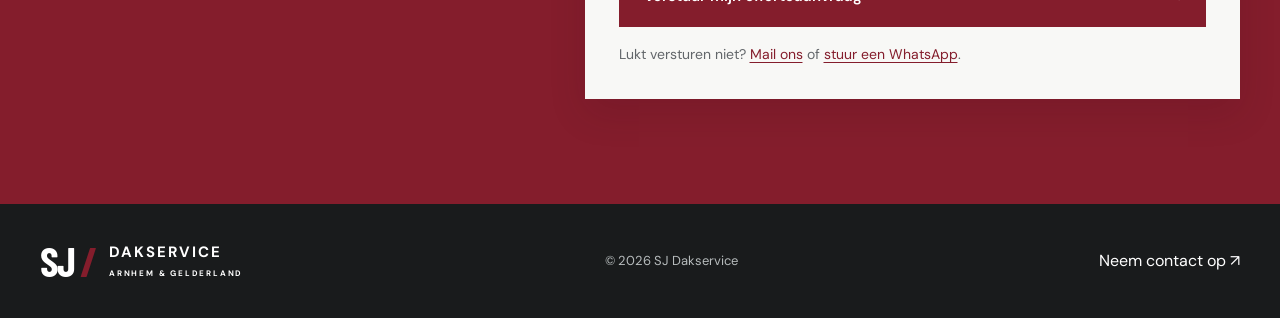
==== commit b6ec997a: "Build balanced roof selection, interactive comparisons and project cases" ====
--- a/index.html
+++ b/index.html
@@ -1,51 +1,46 @@
-<!doctype html>
+<!DOCTYPE html>
+
 <html lang="nl">
 <head>
-<meta charset="utf-8"><meta name="viewport" content="width=device-width,initial-scale=1">
-<title>SJ Dakservice | Platte daken & pannendaken in Gelderland</title>
-<meta name="description" content="SJ Dakservice uit Arnhem: platte daken, pannendaken, dakreparatie, renovatie en lood- en zinkwerk in heel Gelderland. Meer dan 10 jaar ervaring. Bel 06 48447703.">
-<meta name="theme-color" content="#841d2c">
-<link rel="stylesheet" href="styles.css?v=20260905-projectfotos">
-<script src="script.js?v=20260905-projectfotos" defer></script>
+<meta charset="utf-8"/><meta content="width=device-width,initial-scale=1" name="viewport"/>
+<title>SJ Dakservice | Platte daken &amp; pannendaken in Gelderland</title>
+<meta content="SJ Dakservice uit Arnhem voor pannendaken, platte daken, dakreparatie, renovatie en lood- en zinkwerk in heel Gelderland. Bel 06 48447703." name="description"/>
+<meta content="#841d2c" name="theme-color"/>
+<link href="styles.css?v=20260905-cases" rel="stylesheet"/>
+<script defer="" src="script.js?v=20260905-cases"></script>
 </head>
 <body>
 <a class="skip" href="#inhoud">Naar de inhoud</a>
-<div class="topbar"><div class="wrap"><span>ARNHEM & HEEL GELDERLAND</span><a href="tel:+31648447703">Dakprobleem? Bel 06 48447703</a></div></div>
-<header><div class="wrap nav"><a class="brand" href="#" aria-label="SJ Dakservice home"><strong>SJ<span> /</span></strong><span>DAKSERVICE<small>DAKWERK IN GELDERLAND</small></span></a><button class="menu-toggle" aria-expanded="false" aria-controls="navigation">Menu <span>☰</span></button><nav id="navigation" aria-label="Hoofdnavigatie"><a href="#diensten">Diensten</a><a href="#projecten">Ons werk</a><a href="#over">Over ons</a><a class="button small" href="#offerte">Offerte aanvragen <span>↗</span></a></nav></div></header>
+<div class="topbar"><div class="wrap"><span>ARNHEM &amp; HEEL GELDERLAND</span><a href="tel:+31648447703">Dakprobleem? Bel 06 48447703</a></div></div>
+<header><div class="wrap nav"><a aria-label="SJ Dakservice home" class="brand" href="#"><strong>SJ<span> /</span></strong><span>DAKSERVICE<small>DAKWERK IN GELDERLAND</small></span></a><button aria-controls="navigation" aria-expanded="false" class="menu-toggle">Menu <span>☰</span></button><nav aria-label="Hoofdnavigatie" id="navigation"><a href="#diensten">Diensten</a><a href="#projecten">Ons werk</a><a href="#over">Over ons</a><a class="button small" href="#offerte">Offerte aanvragen <span>↗</span></a></nav></div></header>
 <main id="inhoud">
-<section class="hero"><div class="hero-photo"></div><div class="wrap hero-inner"><div class="hero-copy"><p class="eyebrow">SJ DAKSERVICE · ARNHEM</p><h1>Platte daken.<br>Pannendaken.<br><em>Goed geregeld.</em></h1><p>Van nieuwe dakbedekking tot het vernieuwen van uw dakpannen. Met meer dan 10 jaar ervaring verzorgen we reparaties en renovaties in heel Gelderland.</p><div class="roof-links"><a href="#platte-daken">Platte daken <span>↘</span></a><a href="#pannendaken">Pannendaken <span>↘</span></a></div><div class="actions"><a class="button" href="#offerte">Bespreek uw dak <span>↗</span></a><a class="text-link" href="#projecten">Bekijk ons werk <span>↓</span></a></div></div><div class="photo-label"><span>UIT ONS WERK</span><strong>Een strakke afwerking.<br>Tot aan de dakrand.</strong></div></div><div class="hero-bottom wrap"><span>DAKWERK MET AANDACHT</span><span>Rechtstreeks contact. Duidelijke afspraken.</span></div></section>
-<div class="service-strip"><div class="wrap"><span>Platte daken</span><span>Pannendaken</span><span>Lood- en zinkwerk</span><span>Dakreparatie</span><span>Dakrenovatie</span><span>Arnhem & Gelderland</span></div></div>
-<section class="section wrap" id="diensten"><div class="section-head"><div><p class="eyebrow">WAT WE VOOR U DOEN</p><h2>Uw dak.<br>Onze aandacht.</h2></div><p>Een plat dak of een pannendak: beide verdienen vakwerk. We helpen u met reparatie en vernieuwing, met aandacht voor het dakvlak, de aansluitingen en de afwerking.</p></div><div class="roof-services">
-<article id="platte-daken"><p class="eyebrow">DAKBEDEKKING & AFWERKING</p><h3>Platte daken</h3><p>Een goed plat dak begint bij de juiste dakbedekking en zorgvuldig afgewerkte aansluitingen. Wij verzorgen het dak van uw uitbouw, garage of dakkapel, van een gerichte reparatie tot volledige vernieuwing.</p><ul><li>Nieuwe dakbedekking aanbrengen</li><li>Bestaande dakbedekking vervangen</li><li>Lekkages en beschadigingen herstellen</li><li>Dakranden en aansluitingen afwerken</li></ul><a class="text-link" href="#offerte">Bespreek uw platte dak <span>↗</span></a></article>
-<article id="pannendaken"><p class="eyebrow">DAKPANNEN & AFWERKING</p><h3>Pannendaken</h3><p>Een verzorgd pannendak beschermt uw woning en bepaalt de uitstraling. Wij helpen bij beschadigde dakpannen en het vernieuwen van uw pannendak, van een plaatselijke reparatie tot een complete renovatie.</p><ul><li>Nieuwe dakpannen leggen</li><li>Bestaande dakpannen vervangen</li><li>Kapotte of verschoven pannen herstellen</li><li>Nok en aansluitingen zorgvuldig afwerken</li></ul><a class="text-link" href="#offerte">Bespreek uw pannendak <span>↗</span></a></article>
+<section class="hero"><div class="hero-photo"></div><div class="wrap hero-inner"><div class="hero-copy"><p class="eyebrow">SJ DAKSERVICE · ARNHEM</p><h1>Platte daken.<br/>Pannendaken.<br/><em>Goed geregeld.</em></h1><p>Van nieuwe dakbedekking tot het vernieuwen van uw dakpannen. Wij verzorgen reparaties en renovaties in heel Gelderland.</p><div class="roof-links"><a data-roof-select="platte-daken" href="#platte-daken">Platte daken <span>↘</span></a><a data-roof-select="pannendaken" href="#pannendaken">Pannendaken <span>↘</span></a></div><div class="actions"><a class="button" href="#offerte">Bespreek uw dak <span>↗</span></a><a class="text-link" href="#projecten">Bekijk ons werk <span>↓</span></a></div></div><div class="photo-label"><span>UIT ONS WERK</span><strong>Een strakke afwerking.<br/>Tot aan de dakrand.</strong></div></div><div class="hero-bottom wrap"><span>DAKWERK MET AANDACHT</span><span>Rechtstreeks contact. Duidelijke afspraken.</span></div></section>
+<div class="service-strip"><div class="wrap"><span>Platte daken</span><span>Pannendaken</span><span>Lood- en zinkwerk</span><span>Dakreparatie</span><span>Dakrenovatie</span><span>Arnhem &amp; Gelderland</span></div></div>
+<section aria-labelledby="roof-choice-title" class="section wrap roof-choice"><div class="section-head"><div><p class="eyebrow">TWEE DAKTYPEN. DEZELFDE AANDACHT.</p><h2 id="roof-choice-title">Wat voor dak heeft u?</h2></div><p>Van dakpannen tot bitumen: bekijk de mogelijkheden en het werk dat daarbij hoort.</p></div><div class="roof-choice-grid"><a class="roof-card" data-roof-select="pannendaken" href="#pannendaken"><img alt="Pannendaken: een uitgevoerd project van SJ Dakservice" height="825" loading="lazy" src="assets/pannen-dakkapel-na.svg" width="1100"/><div class="roof-card-copy"><h3>Pannendaken</h3><p>Reparatie en renovatie van uw pannendak, met aandacht voor dakpannen, nok en aansluitingen.</p><span class="button">Bekijk pannendaken <span aria-hidden="true">↗</span></span></div></a><a class="roof-card" data-roof-select="platte-daken" href="#platte-daken"><img alt="Platte daken: een uitgevoerd project van SJ Dakservice" height="825" loading="lazy" src="assets/plat-dak-na.webp" width="1100"/><div class="roof-card-copy"><h3>Platte daken</h3><p>Nieuwe dakbedekking, reparatie en renovatie van uw platte dak, zorgvuldig afgewerkt tot aan de rand.</p><span class="button">Bekijk platte daken <span aria-hidden="true">↗</span></span></div></a></div></section><section class="section wrap" id="diensten"><div class="section-head"><div><p class="eyebrow">WAT WE VOOR U DOEN</p><h2>Uw dak.<br/>Onze aandacht.</h2></div><p>Een plat dak of een pannendak: beide verdienen vakwerk. We helpen u met reparatie en vernieuwing, met aandacht voor het dakvlak, de aansluitingen en de afwerking.</p></div><div aria-label="Kies uw daktype" class="roof-filter" role="group"><button aria-pressed="true" data-roof-filter="all" type="button">Alle daktypen</button><button aria-pressed="false" data-roof-filter="pannendaken" type="button">Pannendaken</button><button aria-pressed="false" data-roof-filter="platte-daken" type="button">Platte daken</button></div><div class="roof-services"><article data-roof="pannendaken" id="pannendaken"><p class="eyebrow">DAKPANNEN &amp; AFWERKING</p><h3>Pannendaken</h3><p>Een verzorgd pannendak beschermt uw woning en bepaalt de uitstraling. Wij helpen bij beschadigde dakpannen en het vernieuwen van uw pannendak, van een plaatselijke reparatie tot een complete renovatie.</p><ul><li>Nieuwe dakpannen leggen</li><li>Bestaande dakpannen vervangen</li><li>Kapotte of verschoven pannen herstellen</li><li>Nok en aansluitingen zorgvuldig afwerken</li></ul><a class="text-link" href="#offerte">Bespreek uw pannendak <span>↗</span></a><a class="text-link project-jump" data-roof-select="pannendaken" href="#projecten">Bekijk projecten met pannendaken <span aria-hidden="true">↓</span></a></article>
+<article data-roof="platte-daken" id="platte-daken"><p class="eyebrow">DAKBEDEKKING &amp; AFWERKING</p><h3>Platte daken</h3><p>Een goed plat dak begint bij de juiste dakbedekking en zorgvuldig afgewerkte aansluitingen. Wij verzorgen het dak van uw uitbouw, garage of dakkapel, van een gerichte reparatie tot volledige vernieuwing.</p><ul><li>Nieuwe dakbedekking aanbrengen</li><li>Bestaande dakbedekking vervangen</li><li>Lekkages en beschadigingen herstellen</li><li>Dakranden en aansluitingen afwerken</li></ul><a class="text-link" href="#offerte">Bespreek uw platte dak <span>↗</span></a><a class="text-link project-jump" data-roof-select="platte-daken" href="#projecten">Bekijk projecten met platte daken <span aria-hidden="true">↓</span></a></article>
+
 </div><div class="services">
-<article><h3>Reparatie & lekkage</h3><p>Een lekkend plat dak of schade aan uw pannendak? We bespreken de situatie en wat nodig is om het probleem aan te pakken.</p><a href="tel:+31648447703">Bel voor uw dakprobleem <span>↗</span></a></article>
+<article><h3>Reparatie &amp; lekkage</h3><p>Een lekkend plat dak of schade aan uw pannendak? We bespreken de situatie en wat nodig is om het probleem aan te pakken.</p><a href="tel:+31648447703">Bel voor uw dakprobleem <span>↗</span></a></article>
 <article><h3>Dakrenovatie</h3><p>Nieuwe dakbedekking of nieuwe dakpannen: we bekijken uw wensen en bespreken de aanpak, werkzaamheden en planning vooraf.</p><a href="#offerte">Bespreek uw renovatie <span>↗</span></a></article>
 <article><h3>Lood- en zinkwerk</h3><p>Een goede afwerking voor beide daktypen. Wij verzorgen lood- en zinkwerk bij dakgoten, dakranden en aansluitingen.</p><a href="#offerte">Bespreek uw lood- en zinkwerk <span>↗</span></a></article>
 </div></section>
 <section class="projects section" id="projecten"><div class="wrap">
-<div class="section-head"><div><p class="eyebrow">ONS WERK IN BEELD</p><h2>Het verschil?<br>Dat ziet u meteen.</h2></div><p>Platte daken en pannendaken, in beeld gebracht van de oude situatie of werkzaamheden tot het eindresultaat. Bekijk vier projecten en ontdek het verschil.</p></div>
-<article class="project comparison-project" aria-labelledby="project-dakramen-title"><div class="comparison-heading"><div><p class="eyebrow">PANNENDAKRENOVATIE</p><h3 id="project-dakramen-title">Nieuwe pannen rondom de dakramen.</h3></div><p>Van het vrijgemaakte dak tot een vernieuwd pannendak met donkere dakpannen. De eerste foto toont het dak tijdens de renovatie.</p></div><div class="comparison-pair"><figure><div class="comparison-photo"><img src="assets/pannen-dakramen-werk.svg" alt="Het pannendak met twee dakramen nadat de oude dakpannen zijn verwijderd" loading="lazy" width="1600" height="1200"><span class="comparison-label">Tijdens</span></div><figcaption>Na het verwijderen van de oude pannen</figcaption></figure><figure><div class="comparison-photo"><img src="assets/pannen-dakramen-na.svg" alt="Hetzelfde dak met nieuwe donkere dakpannen rondom twee dakramen" loading="lazy" width="1600" height="1200"><span class="comparison-label after-label">Na</span></div><figcaption>Het vernieuwde pannendak</figcaption></figure></div><div class="comparison-footer"><span>Bekijk het werk van dichtbij</span><button class="button" data-gallery="dakramen">Bekijk alle 2 foto’s <span aria-hidden="true">↗</span></button></div></article>
-<article class="project comparison-project" aria-labelledby="project-smal-title">
-<div class="comparison-heading"><div><p class="eyebrow">DAKRENOVATIE</p><h3 id="project-smal-title">Een vernieuwd dak, tot aan de rand.</h3></div><p>Nieuwe dakbedekking en verzorgde aansluitingen naast het pannendak met zonnepanelen.</p></div>
-<div class="comparison-pair">
-<figure><div class="comparison-photo"><img src="assets/smal-dak-werk.webp" alt="Oude dakbedekking naast zonnepanelen, met gereedschap bij de start van het werk" loading="lazy" width="825" height="1100"><span class="comparison-label">Vóór</span></div><figcaption>De oude situatie</figcaption></figure>
-<figure><div class="comparison-photo"><img src="assets/smal-dak-resultaat.webp" alt="Hetzelfde dak met vernieuwde dakbedekking en afgewerkte randen" loading="lazy" width="825" height="1100"><span class="comparison-label after-label">Na</span></div><figcaption>Vernieuwd dak</figcaption></figure>
-</div>
-<div class="comparison-footer"><span>Van dichtbij bekijken?</span><button class="button" data-gallery="smal">Bekijk alle 5 foto’s <span aria-hidden="true">↗</span></button></div>
+<div class="section-head"><div><p class="eyebrow">ONS WERK IN BEELD</p><h2>Het verschil?<br/>Dat ziet u meteen.</h2></div><p>Bekijk de situatie vóór of tijdens het werk en het resultaat erna. De foto’s en toelichting laten zien wat er bij ieder dak is veranderd.</p></div><div aria-label="Kies uw daktype" class="roof-filter" role="group"><button aria-pressed="true" data-roof-filter="all" type="button">Alle daktypen</button><button aria-pressed="false" data-roof-filter="pannendaken" type="button">Pannendaken</button><button aria-pressed="false" data-roof-filter="platte-daken" type="button">Platte daken</button></div><p aria-live="polite" class="project-status" id="project-status">Vier projecten: twee pannendaken en twee platte daken.</p>
+<article aria-labelledby="project-dakramen-title" class="project comparison-project" data-roof="pannendaken"><div class="comparison-heading"><div><p class="eyebrow">PANNENDAKEN · PROJECTCASE</p><h3 id="project-dakramen-title">Pannendakrenovatie rondom dakramen</h3></div><p>Van het vrijgemaakte dak tot een vernieuwd pannendak met donkere dakpannen. De eerste foto toont het dak tijdens de renovatie.</p></div><div class="comparison-pair"><figure><div class="comparison-photo"><img alt="Het pannendak met twee dakramen nadat de oude dakpannen zijn verwijderd" height="1200" loading="lazy" src="assets/pannen-dakramen-werk.svg" width="1600"/><span class="comparison-label">Tijdens</span></div><figcaption>Na het verwijderen van de oude pannen</figcaption></figure><figure><div class="comparison-photo"><img alt="Hetzelfde dak met nieuwe donkere dakpannen rondom twee dakramen" height="1600" loading="lazy" src="assets/pannen-dakramen-na.svg" width="1200"/><span class="comparison-label after-label">Na</span></div><figcaption>Het vernieuwde pannendak</figcaption></figure></div><ol class="case-story"><li><h4>Tijdens het werk</h4><p>De oude pannen zijn verwijderd; de latten en twee dakramen zijn zichtbaar.</p></li><li><h4>De aanpak</h4><p>Het dakvlak is opnieuw voorzien van donkere dakpannen rondom de dakramen.</p></li><li><h4>Het resultaat</h4><p>Een vernieuwd pannendak met een doorlopend patroon van donkere pannen.</p></li></ol><div class="comparison-footer"><span>Bekijk het werk van dichtbij</span><button class="button" data-gallery="dakramen">Bekijk alle 2 foto’s <span aria-hidden="true">↗</span></button></div></article>
+<article aria-labelledby="project-smal-title" class="project comparison-project" data-roof="platte-daken">
+<div class="comparison-heading"><div><p class="eyebrow">PLATTE DAKEN · PROJECTCASE</p><h3 id="project-smal-title">Plat dak naast zonnepanelen</h3></div><p>Nieuwe dakbedekking en verzorgde aansluitingen naast het pannendak met zonnepanelen.</p></div>
+<figure class="case-comparison"><div class="compare-slider" style="--split:50%;--ratio:3 / 4"><img alt="Plat dak naast zonnepanelen: na de werkzaamheden" class="compare-after" loading="lazy" src="assets/smal-dak-resultaat.webp"/><img alt="Plat dak naast zonnepanelen: vóór de werkzaamheden" class="compare-before" loading="lazy" src="assets/smal-dak-werk.webp"/><span class="compare-label before">VOOR · BIJ DE START</span><span class="compare-label after">NA</span><div aria-hidden="true" class="compare-divider"><span>‹ ›</span></div><input aria-describedby="compare-help-smal" aria-label="Vergelijk voor en na: Plat dak naast zonnepanelen" class="compare-range" max="100" min="0" type="range" value="50"/></div><figcaption id="compare-help-smal">Schuif om het verschil te bekijken. <span>De foto’s zijn vanuit verschillende standpunten gemaakt.</span></figcaption></figure>
+<ol class="case-story"><li><h4>Bij de start</h4><p>Het dak en de aansluitingen bij aanvang van de werkzaamheden.</p></li><li><h4>De werkzaamheden</h4><p>De dakbedekking is vernieuwd, met aandacht voor de randen en aansluitingen.</p></li><li><h4>Het resultaat</h4><p>Een afgewerkt dakvlak naast het pannendak met zonnepanelen.</p></li></ol><div class="comparison-footer"><span>Van dichtbij bekijken?</span><button class="button" data-gallery="smal">Bekijk alle 5 foto’s <span aria-hidden="true">↗</span></button></div>
 </article>
-<article class="project comparison-project" aria-labelledby="project-dakkapel-title"><div class="comparison-heading"><div><p class="eyebrow">PANNENDAKRENOVATIE</p><h3 id="project-dakkapel-title">Een nieuwe uitstraling voor het hele dak.</h3></div><p>De oude dakpannen maakten plaats voor donkere nieuwe pannen. Bekijk de renovatie rondom de dakkapel, van de oude situatie tot het eindresultaat.</p></div><div class="comparison-pair"><figure><div class="comparison-photo"><img src="assets/pannen-dakkapel-voor.svg" alt="Oude verweerde dakpannen rondom de dakkapel" loading="lazy" width="1600" height="1200"><span class="comparison-label">Vóór</span></div><figcaption>De oude situatie</figcaption></figure><figure><div class="comparison-photo"><img src="assets/pannen-dakkapel-na.svg" alt="Nieuwe donkere dakpannen rondom dezelfde dakkapel" loading="lazy" width="1600" height="1200"><span class="comparison-label after-label">Na</span></div><figcaption>Het vernieuwde pannendak</figcaption></figure></div><div class="comparison-footer"><span>Bekijk het werk van dichtbij</span><button class="button" data-gallery="dakkapel">Bekijk alle 5 foto’s <span aria-hidden="true">↗</span></button></div></article>
-<article class="project comparison-project" aria-labelledby="project-plat-title">
-<div class="comparison-heading"><div><p class="eyebrow">VAN PLAT DAK NAAR GROENDAK</p><h3 id="project-plat-title">Van oud dak naar groen resultaat.</h3></div><p>Deze uitbouw kreeg nieuwe dakbedekking en vervolgens een groene afwerking.</p></div>
-<div class="comparison-pair">
-<figure><div class="comparison-photo"><img src="assets/plat-dak-voor-overzicht.webp" alt="Het brede platte dak vóór de renovatie, met oude versleten dakbedekking" loading="lazy" width="1100" height="825"><span class="comparison-label">Vóór</span></div><figcaption>De oude situatie</figcaption></figure>
-<figure><div class="comparison-photo"><img src="assets/groendak.webp" alt="Het brede dak na de renovatie, afgewerkt als groendak" loading="lazy" width="825" height="1100"><span class="comparison-label after-label">Na</span></div><figcaption>Groen eindresultaat</figcaption></figure>
-</div>
-<div class="comparison-footer"><span>Van dichtbij bekijken?</span><button class="button" data-gallery="plat">Bekijk alle 5 foto’s <span aria-hidden="true">↗</span></button></div>
+<article aria-labelledby="project-dakkapel-title" class="project comparison-project" data-roof="pannendaken"><div class="comparison-heading"><div><p class="eyebrow">PANNENDAKEN · PROJECTCASE</p><h3 id="project-dakkapel-title">Pannendakrenovatie rondom een dakkapel</h3></div><p>De oude dakpannen maakten plaats voor donkere nieuwe pannen. Bekijk de renovatie rondom de dakkapel, van de oude situatie tot het eindresultaat.</p></div><figure class="case-comparison"><div class="compare-slider" style="--split:50%;--ratio:16 / 9"><img alt="Pannendakrenovatie rondom een dakkapel: na de werkzaamheden" class="compare-after" loading="lazy" src="assets/pannen-dakkapel-na.svg"/><img alt="Pannendakrenovatie rondom een dakkapel: vóór de werkzaamheden" class="compare-before" loading="lazy" src="assets/pannen-dakkapel-voor.svg"/><span class="compare-label before">VOOR</span><span class="compare-label after">NA</span><div aria-hidden="true" class="compare-divider"><span>‹ ›</span></div><input aria-describedby="compare-help-dakkapel" aria-label="Vergelijk voor en na: Pannendakrenovatie rondom een dakkapel" class="compare-range" max="100" min="0" type="range" value="50"/></div><figcaption id="compare-help-dakkapel">Schuif om het verschil te bekijken. <span>De foto’s zijn vanuit verschillende standpunten gemaakt.</span></figcaption></figure><ol class="case-story"><li><h4>De oude situatie</h4><p>Verweerde dakpannen rondom de dakkapel.</p></li><li><h4>De werkzaamheden</h4><p>De tussenfoto’s tonen het vrijgemaakte dak en de opbouw vóór de nieuwe pannen.</p></li><li><h4>Het resultaat</h4><p>Nieuwe donkere dakpannen geven het dak een verzorgde uitstraling.</p></li></ol><div class="comparison-footer"><span>Bekijk het werk van dichtbij</span><button class="button" data-gallery="dakkapel">Bekijk alle 5 foto’s <span aria-hidden="true">↗</span></button></div></article>
+<article aria-labelledby="project-plat-title" class="project comparison-project" data-roof="platte-daken">
+<div class="comparison-heading"><div><p class="eyebrow">PLATTE DAKEN · PROJECTCASE</p><h3 id="project-plat-title">Van plat dak naar groendak</h3></div><p>Deze uitbouw kreeg nieuwe dakbedekking en vervolgens een groene afwerking.</p></div>
+<figure class="case-comparison"><div class="compare-slider" style="--split:50%;--ratio:4 / 3"><img alt="Van plat dak naar groendak: na de werkzaamheden" class="compare-after" loading="lazy" src="assets/plat-dak-na-overzicht.webp"/><img alt="Van plat dak naar groendak: vóór de werkzaamheden" class="compare-before" loading="lazy" src="assets/plat-dak-voor-overzicht.webp"/><span class="compare-label before">VOOR</span><span class="compare-label after">NA</span><div aria-hidden="true" class="compare-divider"><span>‹ ›</span></div><input aria-describedby="compare-help-plat" aria-label="Vergelijk voor en na: Van plat dak naar groendak" class="compare-range" max="100" min="0" type="range" value="50"/></div><figcaption id="compare-help-plat">Schuif om het verschil te bekijken. <span>De foto’s zijn vanuit verschillende standpunten gemaakt.</span></figcaption></figure>
+<ol class="case-story"><li><h4>De oude situatie</h4><p>Het dak van de uitbouw met verweerde dakbedekking.</p></li><li><h4>De werkzaamheden</h4><p>Hetzelfde dak met vernieuwde dakbedekking, vóór de groene afwerking.</p></li><li><img alt="Hetzelfde dak afgewerkt als groendak" class="case-result" height="1100" loading="lazy" src="assets/groendak.webp" width="825"/><h4>Het resultaat</h4><p>De uitbouw is vervolgens afgewerkt als groendak.</p></li></ol><div class="comparison-footer"><span>Van dichtbij bekijken?</span><button class="button" data-gallery="plat">Bekijk alle 5 foto’s <span aria-hidden="true">↗</span></button></div>
 </article>
-<div class="comparison-footer"><span>Ook oog voor de details: zinkwerk bij een pannendak.</span><button class="button" data-gallery="zink">Bekijk de 2 detailfoto’s <span aria-hidden="true">↗</span></button></div></div></section>
-<section class="section wrap about" id="over"><div><p class="eyebrow">OVER SJ DAKSERVICE</p><h2>Uit Arnhem.<br>Voor uw dak.</h2><p class="lead">Meer dan 10 jaar ervaring in het dakdekkersvak.</p><p>SJ Dakservice is uw aanspreekpunt voor dakwerk in Arnhem en heel Gelderland. Met ruim 10 jaar ervaring in het vak verzorgen we zowel platte daken als pannendaken. Of het nu gaat om nieuwe dakbedekking op uw uitbouw of nieuwe dakpannen op uw woning: ieder dak krijgt dezelfde aandacht. Ook voor bijbehorend lood- en zinkwerk kunt u bij ons terecht.</p><p>Wij vinden het belangrijk dat u weet waar u aan toe bent. Daarom luisteren we naar uw wensen, leggen we uit wat uw dak nodig heeft en bespreken we de werkzaamheden en planning vooraf. U heeft rechtstreeks contact met ons, zodat u uw vragen gemakkelijk kunt stellen.</p><p>Een dak moet uw woning beschermen, jarenlang. Daarom staan zorgvuldig werken, duidelijke afspraken en persoonlijk contact bij ons centraal.</p><p>Stuur gerust foto's mee via WhatsApp. Zo kunnen we uw vraag alvast bekijken en bespreken wat de volgende stap is.</p><a class="text-link" href="https://wa.me/31648447703" target="_blank" rel="noopener noreferrer">Stuur uw dakfoto's <span>↗</span></a></div><div class="steps"><p class="eyebrow">VAN VRAAG NAAR DAKWERK</p><article><div><h3>Vertel wat er speelt</h3><p>Bel, mail of stuur een bericht met uw vraag en eventueel foto's.</p></div></article><article><div><h3>We bespreken het werk</h3><p>We bekijken uw wensen en wat nodig is om een offerte te maken.</p></div></article><article><div><h3>Duidelijke afspraken</h3><p>U bespreekt de werkzaamheden en planning voordat het werk begint.</p></div></article></div></section>
-<section class="contact section" id="contact"><div class="wrap contact-grid"><div><p class="eyebrow">LATEN WE UW DAK BESPREKEN</p><h2>Een goed dak<br>begint met<br><em>een gesprek.</em></h2><p>Een reparatie of renovatie van uw platte dak of pannendak? Vertel ons wat u wilt laten doen. Bij lekkage of spoed kunt u ons het beste bellen.</p><a class="phone" href="tel:+31648447703">06 48447703 <span>↗</span></a><a class="email" href="mailto:Sjdakservice@gmail.com">Sjdakservice@gmail.com</a><div class="contact-actions"><a class="button light" href="https://wa.me/31648447703?text=Hallo%20SJ%20Dakservice%2C%20ik%20heb%20een%20vraag%20over%20mijn%20dak." target="_blank" rel="noopener noreferrer">Stuur een WhatsApp <span>↗</span></a></div></div><div class="quote-card" id="offerte">
+<div class="comparison-footer" data-roof="pannendaken"><span>Ook oog voor de details: zinkwerk bij een pannendak.</span><button class="button" data-gallery="zink">Bekijk de 2 detailfoto’s <span aria-hidden="true">↗</span></button></div></div></section>
+<section aria-labelledby="trust-title" class="trust section"><div class="wrap"><p class="eyebrow">ZO WERKEN WIJ</p><h2 id="trust-title">Goed werk begint<br/>bij aandacht.</h2><div class="trust-grid"><article><svg aria-hidden="true" fill="none" stroke="currentColor" stroke-linecap="round" stroke-linejoin="round" stroke-width="1.5" viewbox="0 0 24 24"><path d="m14 6 4-4 4 4-4 4M16 8 4 20l-2-2L14 6"></path></svg><h3>Vakmanschap</h3><p>Aandacht voor een nette en duurzame uitvoering.</p></article><article><svg aria-hidden="true" fill="none" stroke="currentColor" stroke-linecap="round" stroke-linejoin="round" stroke-width="1.5" viewbox="0 0 24 24"><path d="M4 3h16v13H9l-5 5V3Z M8 7h8M8 11h5"></path></svg><h3>Duidelijke afspraken</h3><p>Heldere communicatie over de werkzaamheden.</p></article><article><svg aria-hidden="true" fill="none" stroke="currentColor" stroke-linecap="round" stroke-linejoin="round" stroke-width="1.5" viewbox="0 0 24 24"><path d="m3 12 9-9 9 9M5 10v11h14V10m-11 4 3 3 5-5"></path></svg><h3>Netjes opgeleverd</h3><p>Aandacht voor een verzorgd eindresultaat.</p></article><article><svg aria-hidden="true" fill="none" stroke="currentColor" stroke-linecap="round" stroke-linejoin="round" stroke-width="1.5" viewbox="0 0 24 24"><path d="M20 10c0 6-8 12-8 12S4 16 4 10a8 8 0 1 1 16 0Z"></path><circle cx="12" cy="10" r="3"></circle></svg><h3>Actief in heel Gelderland</h3><p>Vanuit Arnhem verzorgen we dakwerk in heel Gelderland.</p></article></div></div></section><section class="section wrap about" id="over"><div><p class="eyebrow">OVER SJ DAKSERVICE</p><h2>Uit Arnhem.<br/>Voor uw dak.</h2><p class="lead">Aandacht voor pannendaken én platte daken.</p><p>SJ Dakservice is uw aanspreekpunt voor dakwerk in Arnhem en heel Gelderland. Wij verzorgen zowel platte daken als pannendaken. Of het nu gaat om nieuwe dakbedekking op uw uitbouw of nieuwe dakpannen op uw woning: ieder dak krijgt dezelfde aandacht. Ook voor bijbehorend lood- en zinkwerk kunt u bij ons terecht.</p><p>Wij vinden het belangrijk dat u weet waar u aan toe bent. Daarom luisteren we naar uw wensen, leggen we uit wat uw dak nodig heeft en bespreken we de werkzaamheden en planning vooraf. U heeft rechtstreeks contact met ons, zodat u uw vragen gemakkelijk kunt stellen.</p><p>Een dak moet uw woning beschermen, jarenlang. Daarom staan zorgvuldig werken, duidelijke afspraken en persoonlijk contact bij ons centraal.</p><p>Stuur gerust foto's mee via WhatsApp. Zo kunnen we uw vraag alvast bekijken en bespreken wat de volgende stap is.</p><a class="text-link" href="https://wa.me/31648447703" rel="noopener noreferrer" target="_blank">Stuur uw dakfoto's <span>↗</span></a></div><div class="steps"><p class="eyebrow">VAN VRAAG NAAR DAKWERK</p><article><div><h3>Vertel wat er speelt</h3><p>Bel, mail of stuur een bericht met uw vraag en eventueel foto's.</p></div></article><article><div><h3>We bespreken het werk</h3><p>We bekijken uw wensen en wat nodig is om een offerte te maken.</p></div></article><article><div><h3>Duidelijke afspraken</h3><p>U bespreekt de werkzaamheden en planning voordat het werk begint.</p></div></article></div></section>
+<section class="contact section" id="contact"><div class="wrap contact-grid"><div><p class="eyebrow">LATEN WE UW DAK BESPREKEN</p><h2>Een goed dak<br/>begint met<br/><em>een gesprek.</em></h2><p>Een reparatie of renovatie van uw platte dak of pannendak? Vertel ons wat u wilt laten doen. Bij lekkage of spoed kunt u ons het beste bellen.</p><a class="phone" href="tel:+31648447703">06 48447703 <span>↗</span></a><a class="email" href="mailto:Sjdakservice@gmail.com">Sjdakservice@gmail.com</a><div class="contact-actions"><a class="button light" href="https://wa.me/31648447703?text=Hallo%20SJ%20Dakservice%2C%20ik%20heb%20een%20vraag%20over%20mijn%20dak." rel="noopener noreferrer" target="_blank">Stuur een WhatsApp <span>↗</span></a></div></div><div class="quote-card" id="offerte">
 <p class="eyebrow">VERTEL ONS OVER UW DAK</p>
 <h3>Vraag een offerte aan</h3>
 <p class="quote-intro">Voor platte daken, pannendaken en lood- en zinkwerk. Vul uw gegevens in en beschrijf uw wensen; we nemen contact met u op om de aanvraag te bespreken.</p>
@@ -76,7 +71,7 @@
 <button class="button quote-submit" type="submit">Verstuur mijn offerteaanvraag <span aria-hidden="true">↗</span></button>
 <p class="quote-help">Lukt versturen niet? <a href="mailto:Sjdakservice@gmail.com">Mail ons</a> of <a href="https://wa.me/31648447703" target="_blank" rel="noopener noreferrer">stuur een WhatsApp</a>.</p>
 </form></div></div></section>
-</main><footer><div class="wrap"><a class="brand" href="#"><strong>SJ<span> /</span></strong><span>DAKSERVICE<small>ARNHEM & GELDERLAND</small></span></a><p>© <span id="year">2026</span> SJ Dakservice</p><a href="mailto:Sjdakservice@gmail.com">Neem contact op ↗</a></div></footer>
-<div class="mobile-contact"><a href="tel:+31648447703">Bel direct</a><a href="https://wa.me/31648447703" target="_blank" rel="noopener noreferrer">WhatsApp ↗</a></div>
-<dialog id="gallery" aria-labelledby="gallery-title"><div class="gallery-top"><h2 id="gallery-title">Projectfoto's</h2><button id="close-gallery" aria-label="Sluit fotogalerij">Sluiten ×</button></div><div class="gallery-stage"><button id="prev-photo" aria-label="Vorige foto">←</button><img id="gallery-photo" alt=""><button id="next-photo" aria-label="Volgende foto">→</button></div><p id="gallery-caption" aria-live="polite"></p></dialog>
+</main><footer><div class="wrap"><a class="brand" href="#"><strong>SJ<span> /</span></strong><span>DAKSERVICE<small>ARNHEM &amp; GELDERLAND</small></span></a><p>© <span id="year">2026</span> SJ Dakservice</p><a href="mailto:Sjdakservice@gmail.com">Neem contact op ↗</a></div></footer>
+<div class="mobile-contact"><a href="tel:+31648447703">Bel direct</a><a href="https://wa.me/31648447703" rel="noopener noreferrer" target="_blank">WhatsApp ↗</a></div>
+<dialog aria-labelledby="gallery-title" id="gallery"><div class="gallery-top"><h2 id="gallery-title">Projectfoto's</h2><button aria-label="Sluit fotogalerij" id="close-gallery">Sluiten ×</button></div><div class="gallery-stage"><button aria-label="Vorige foto" id="prev-photo">←</button><img alt="" id="gallery-photo"/><button aria-label="Volgende foto" id="next-photo">→</button></div><p aria-live="polite" id="gallery-caption"></p></dialog>
 </body></html>
--- a/styles.css
+++ b/styles.css
@@ -104,3 +104,32 @@
 
 /* Toon de complete liggende voor-en-nafoto’s van de dakkapel. */
 [aria-labelledby="project-dakkapel-title"] .comparison-photo img{height:auto;aspect-ratio:16/9;object-fit:contain}
+
+/* Dakkeuze, projectcases en toegankelijke fotovergelijkingen. */
+.roof-choice{padding-bottom:32px}.roof-choice h2{font-size:clamp(38px,5vw,64px)}
+.roof-choice-grid{display:grid;grid-template-columns:repeat(2,minmax(0,1fr));gap:24px}
+.roof-card{display:flex;flex-direction:column;background:var(--ink);color:#fff;overflow:hidden;border-bottom:4px solid var(--red)}
+.roof-card>img{display:block;width:100%;height:auto;aspect-ratio:16/10;object-fit:cover;transition:filter .2s}
+.roof-card:hover>img{filter:brightness(1.08)}.roof-card-copy{padding:30px;display:flex;flex-direction:column;align-items:flex-start;flex:1}
+.roof-card h3{font:600 clamp(34px,4vw,48px)/1.1 'Barlow Condensed',Arial;margin:0 0 14px}.roof-card p{color:#dedfdf;margin-bottom:24px}.roof-card .button{margin-top:auto}
+.roof-filter{display:flex;flex-wrap:wrap;gap:10px;margin:0 0 28px}.roof-filter button{padding:11px 18px;min-height:48px;background:transparent;border:1px solid #949795;color:var(--ink);font-size:16px}
+.roof-filter button[aria-pressed=true]{background:var(--red);border-color:var(--red);color:white}.project-status{color:var(--muted);font-size:14px;margin-top:-12px}
+.roof-services.is-filtered{grid-template-columns:minmax(0,1fr)}.project-jump{margin-top:18px!important;justify-content:flex-start!important;gap:18px}
+.case-comparison{margin:0;padding:0 24px}.compare-slider{position:relative;aspect-ratio:var(--ratio);max-height:650px;isolation:isolate;overflow:hidden;background:#dcdedb}
+.compare-slider img{position:absolute;inset:0;width:100%;height:100%;object-fit:contain;display:block;background:#dcdedb}
+.compare-slider .compare-before{clip-path:inset(0 calc(100% - var(--split)) 0 0)}
+.compare-label{position:absolute;top:16px;color:#fff;padding:7px 14px;font-weight:700;font-size:14px;pointer-events:none;z-index:2;background:var(--ink)}
+.compare-label.before{left:16px}.compare-label.after{right:16px;background:var(--red)}
+.compare-divider{position:absolute;top:0;bottom:0;left:var(--split);width:3px;background:white;box-shadow:0 0 4px #0008;transform:translateX(-50%);pointer-events:none}
+.compare-divider span{position:absolute;top:50%;left:50%;transform:translate(-50%,-50%);display:grid;place-items:center;width:52px;height:52px;border-radius:50%;background:var(--red);color:#fff;border:3px solid white;font:600 28px/1 Arial;letter-spacing:3px;padding-left:3px;box-shadow:0 2px 8px #0005}
+.compare-range{position:absolute;inset:0;width:100%;height:100%;margin:0;opacity:0;cursor:ew-resize;touch-action:pan-y;z-index:3}
+.compare-slider:focus-within{outline:3px solid var(--red);outline-offset:4px}.case-comparison figcaption{font-size:14px;padding:12px 0;color:var(--muted)}.case-comparison figcaption span{display:block}
+.case-story{list-style:none;display:grid;grid-template-columns:repeat(3,minmax(0,1fr));gap:28px;padding:28px 32px;margin:0}.case-story li{border-top:2px solid var(--red);padding-top:16px}.case-story h4{font-size:18px;margin:0 0 8px}.case-story p{font-size:16px;color:var(--muted);margin:0}.case-result{float:right;width:90px;height:120px;object-fit:cover;margin:0 0 12px 12px}
+[data-roof="platte-daken"] .compare-slider{max-width:760px;margin:auto}
+[aria-labelledby="project-smal-title"] .compare-slider{max-width:490px}
+[aria-labelledby="project-dakramen-title"] .comparison-photo img{height:400px;aspect-ratio:auto;object-fit:contain}
+.trust{background:#e9eae7;border-block:1px solid var(--line)}.trust h2{font-size:clamp(42px,5vw,64px);margin-bottom:40px}.trust-grid{display:grid;grid-template-columns:repeat(4,minmax(0,1fr));gap:32px}.trust-grid svg{width:32px;height:32px;color:var(--red);margin-bottom:20px}.trust-grid h3{font-size:20px;margin-bottom:12px}.trust-grid p{color:var(--muted);margin:0}
+@media(max-width:900px){.trust-grid{grid-template-columns:repeat(2,minmax(0,1fr))}.case-story{gap:18px;padding:24px}.roof-card-copy{padding:24px}}
+@media(max-width:680px){.roof-choice-grid{grid-template-columns:minmax(0,1fr)}.roof-choice{padding-top:48px}.roof-card>img{aspect-ratio:16/9}.roof-filter{gap:8px}.roof-filter button{padding:10px 12px;font-size:14px}.case-comparison{padding:0 12px}.compare-label{top:10px;padding:5px 9px}.compare-label.before{left:10px}.compare-label.after{right:10px}.case-story{grid-template-columns:minmax(0,1fr);gap:20px;padding:22px 18px}.trust-grid{gap:28px 20px}.trust-grid h3{font-size:18px}.trust-grid p{font-size:16px}[aria-labelledby="project-dakramen-title"] .comparison-photo img{height:240px}.case-comparison figcaption{line-height:1.6}.comparison-heading h3{overflow-wrap:break-word}}
+@media(max-width:380px){.trust-grid{grid-template-columns:1fr}.compare-label{font-size:12px}}
+@media(prefers-reduced-motion:reduce){*{animation:none!important;scroll-behavior:auto!important}}
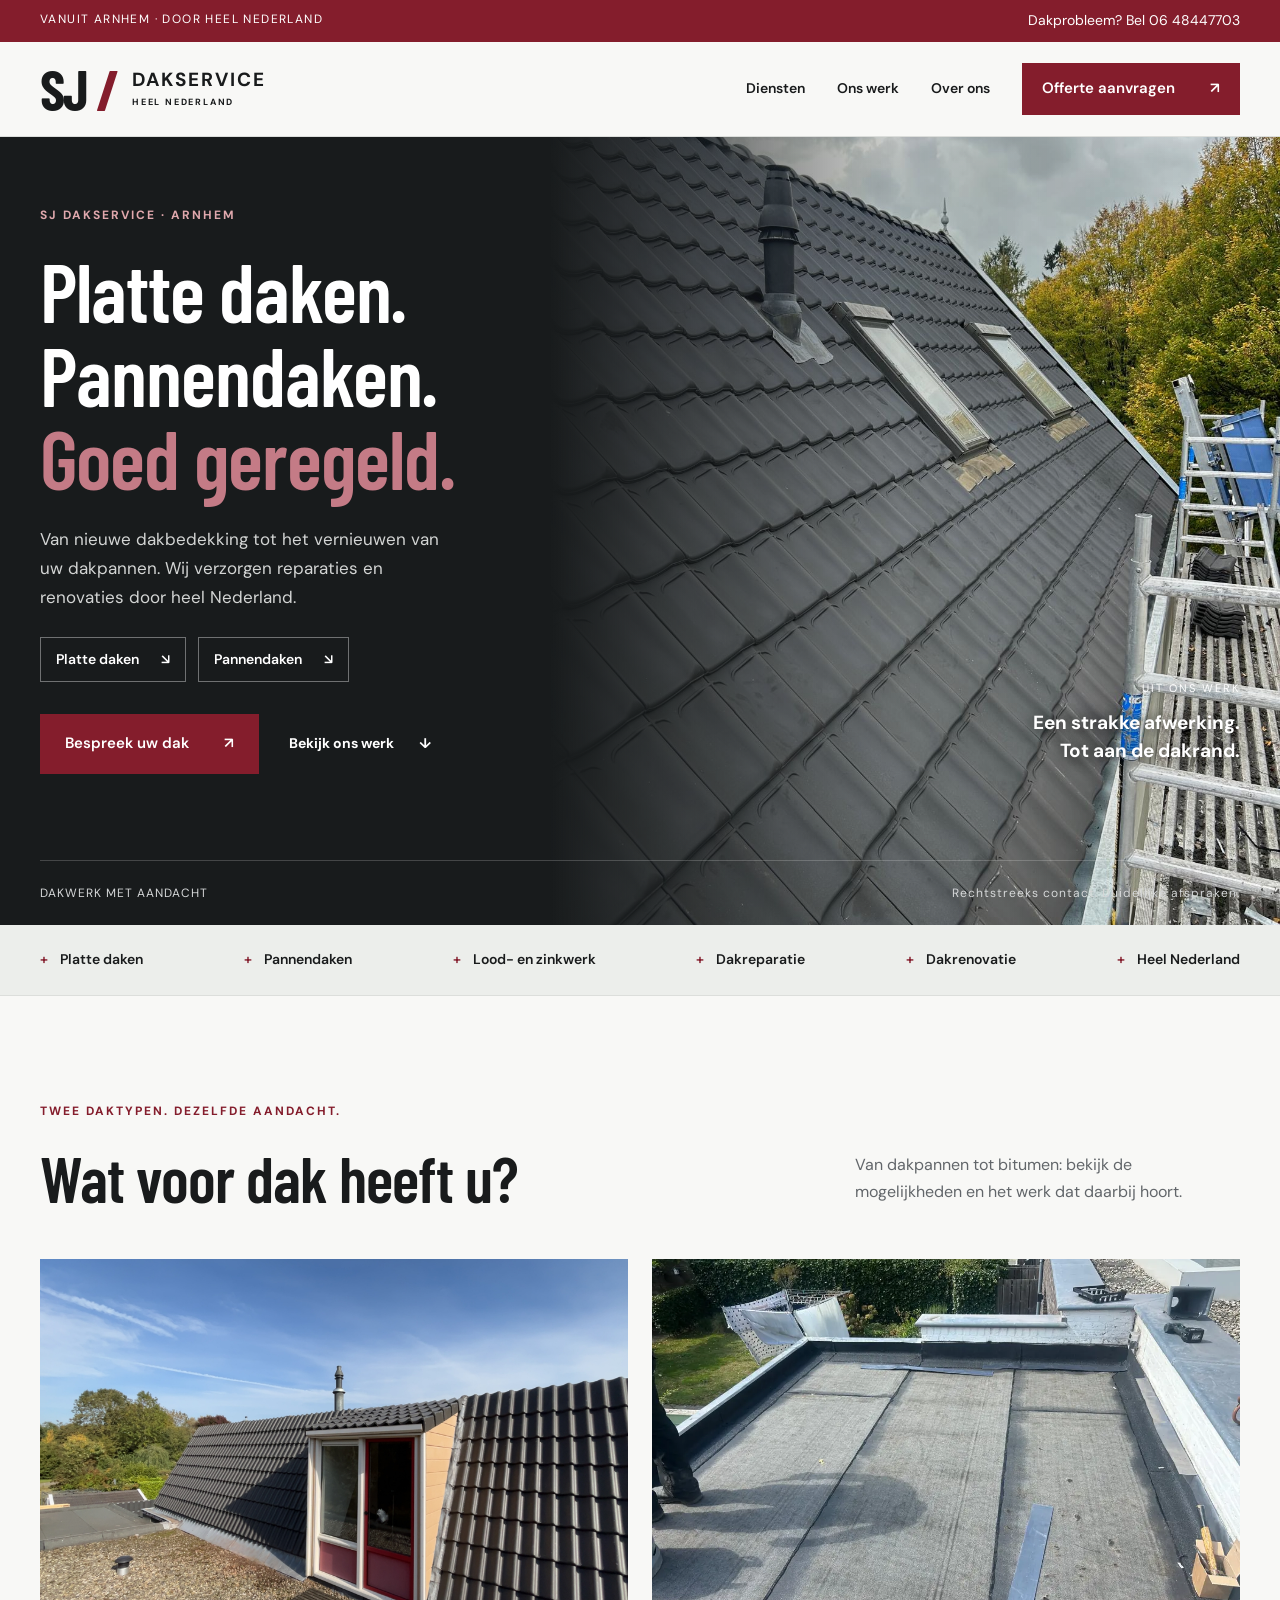
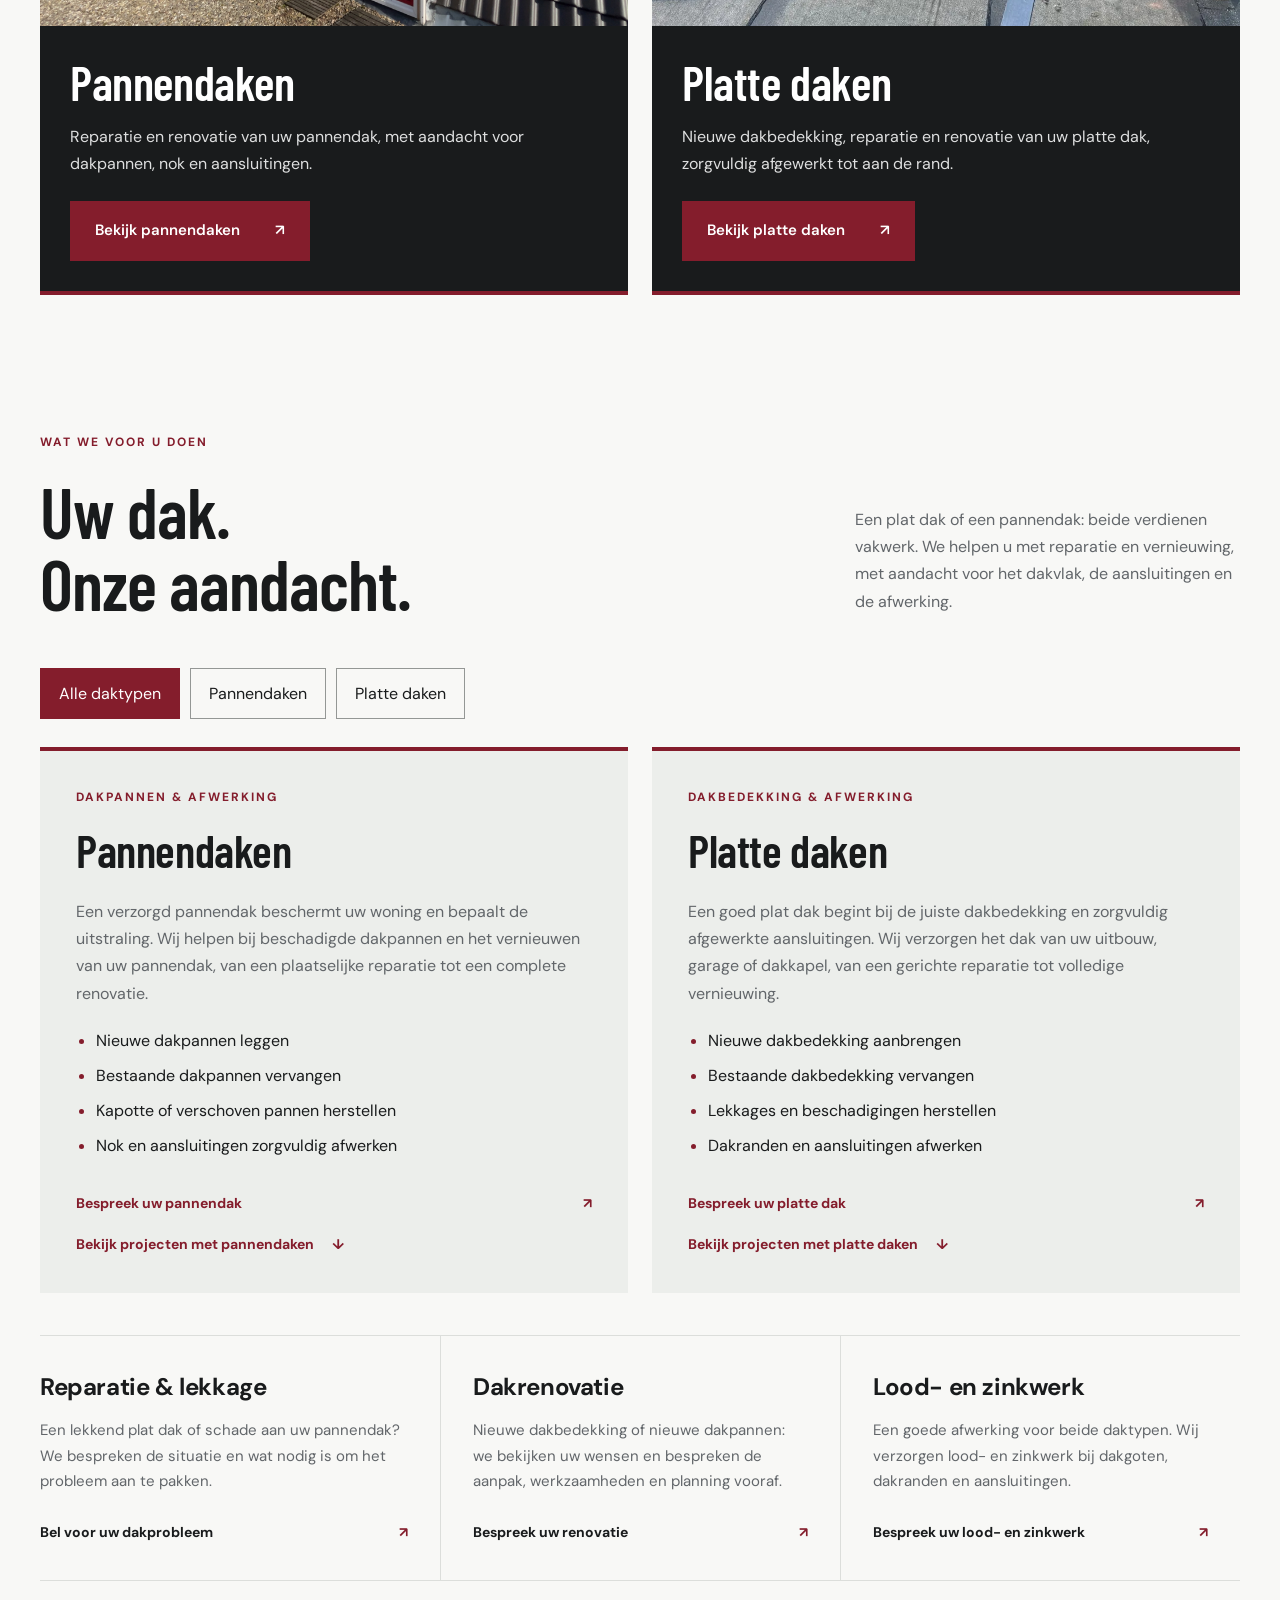
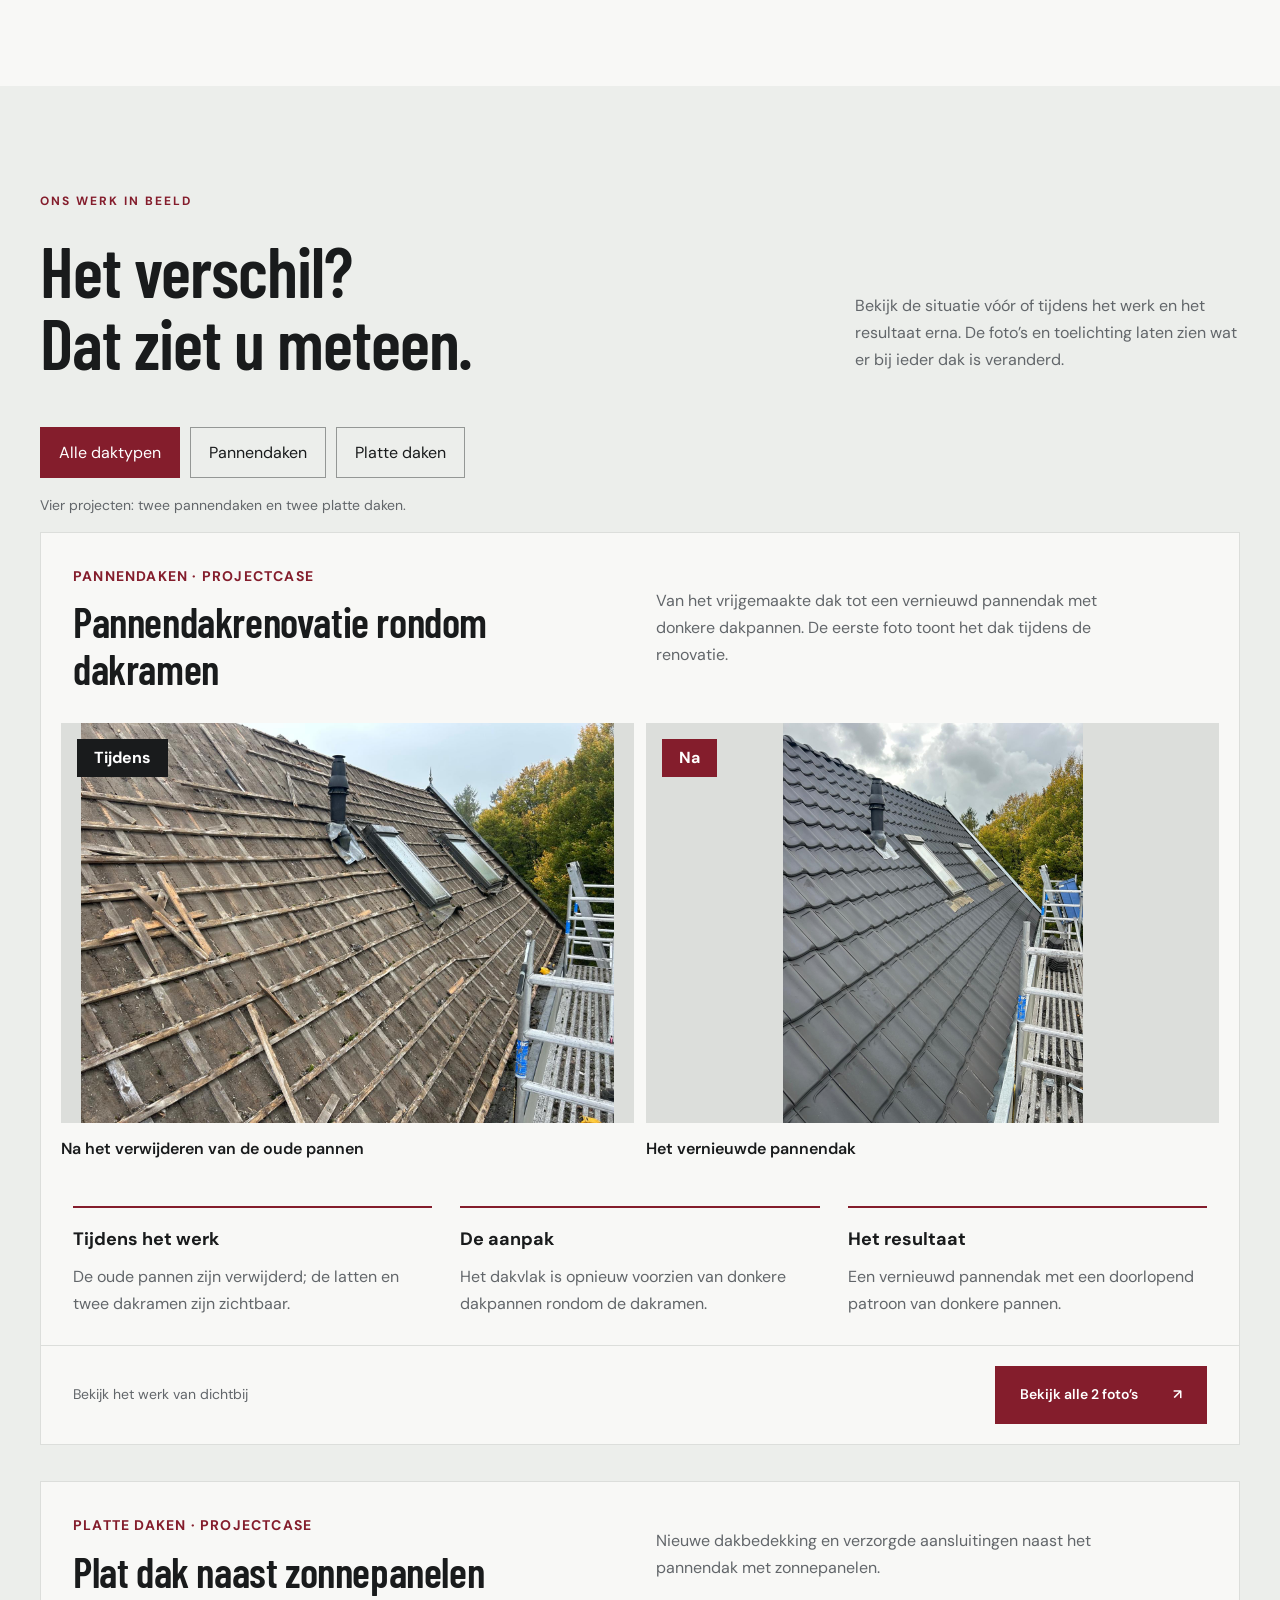
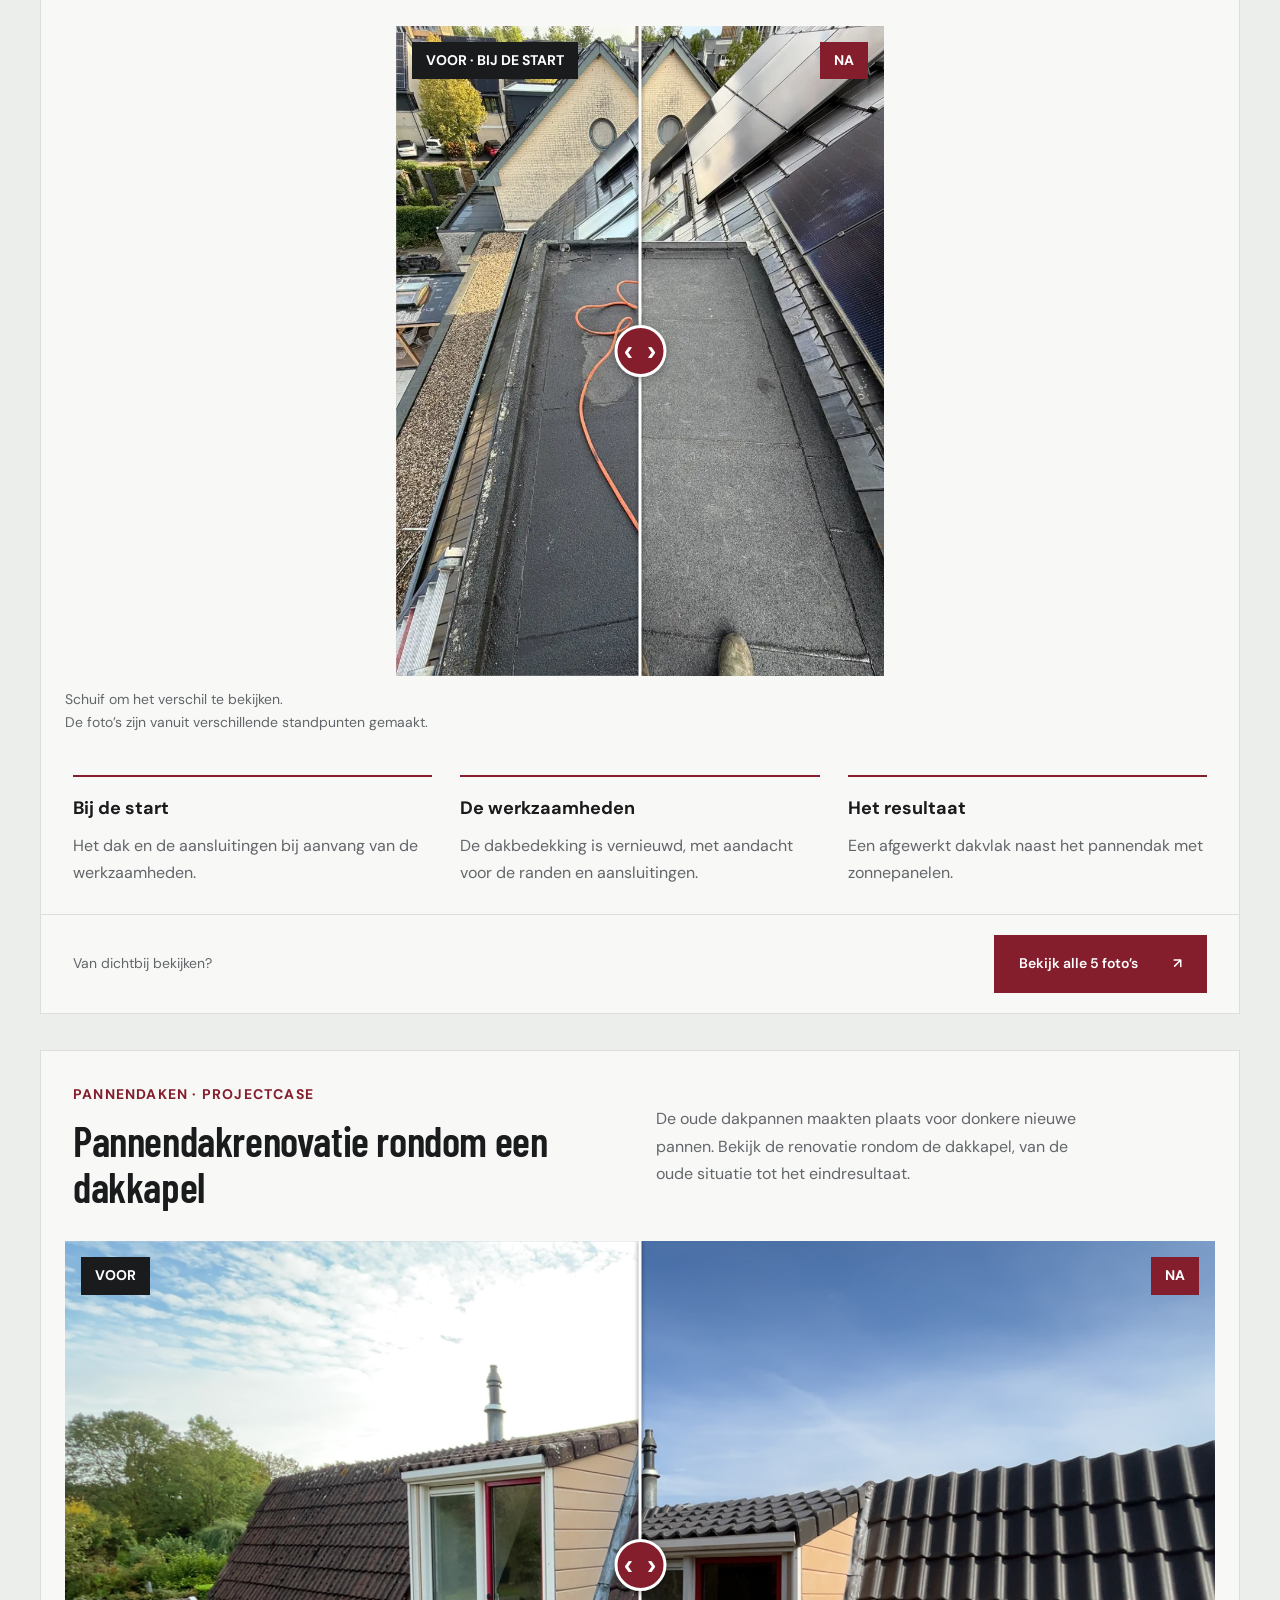
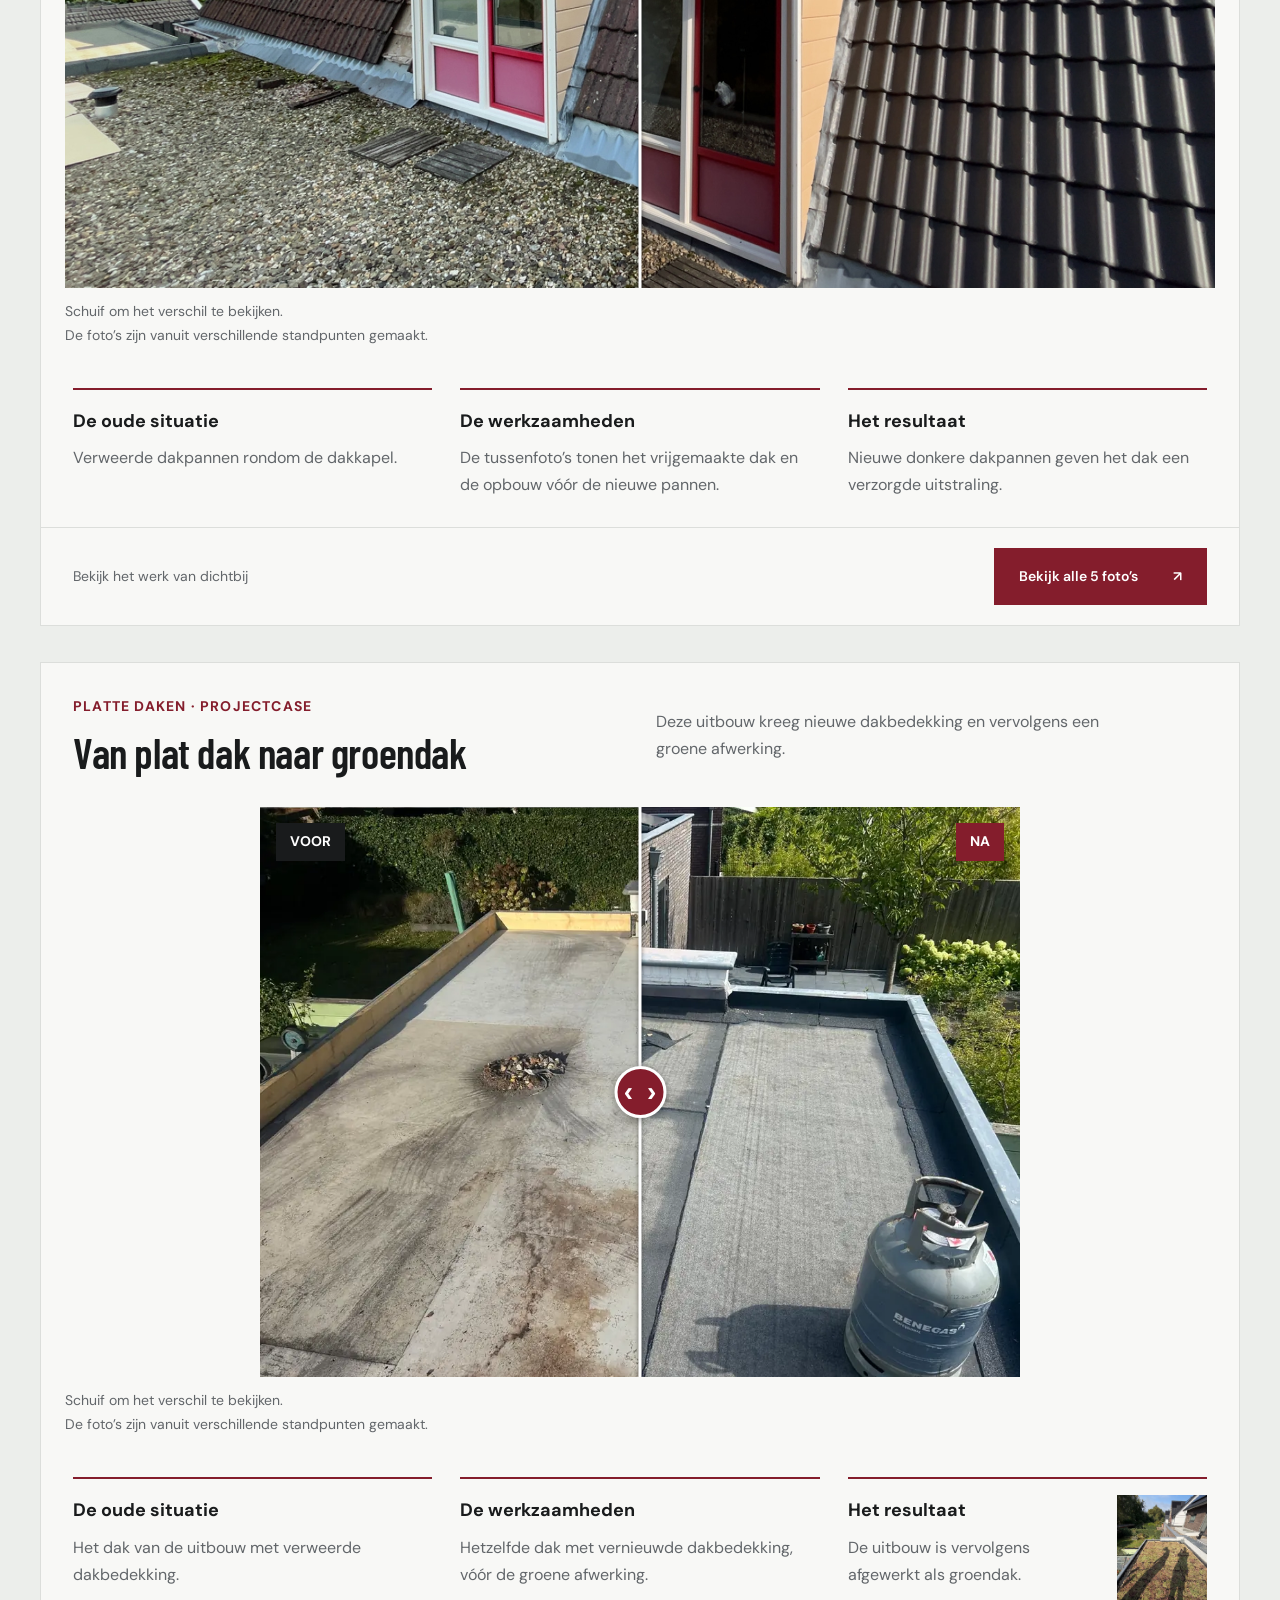
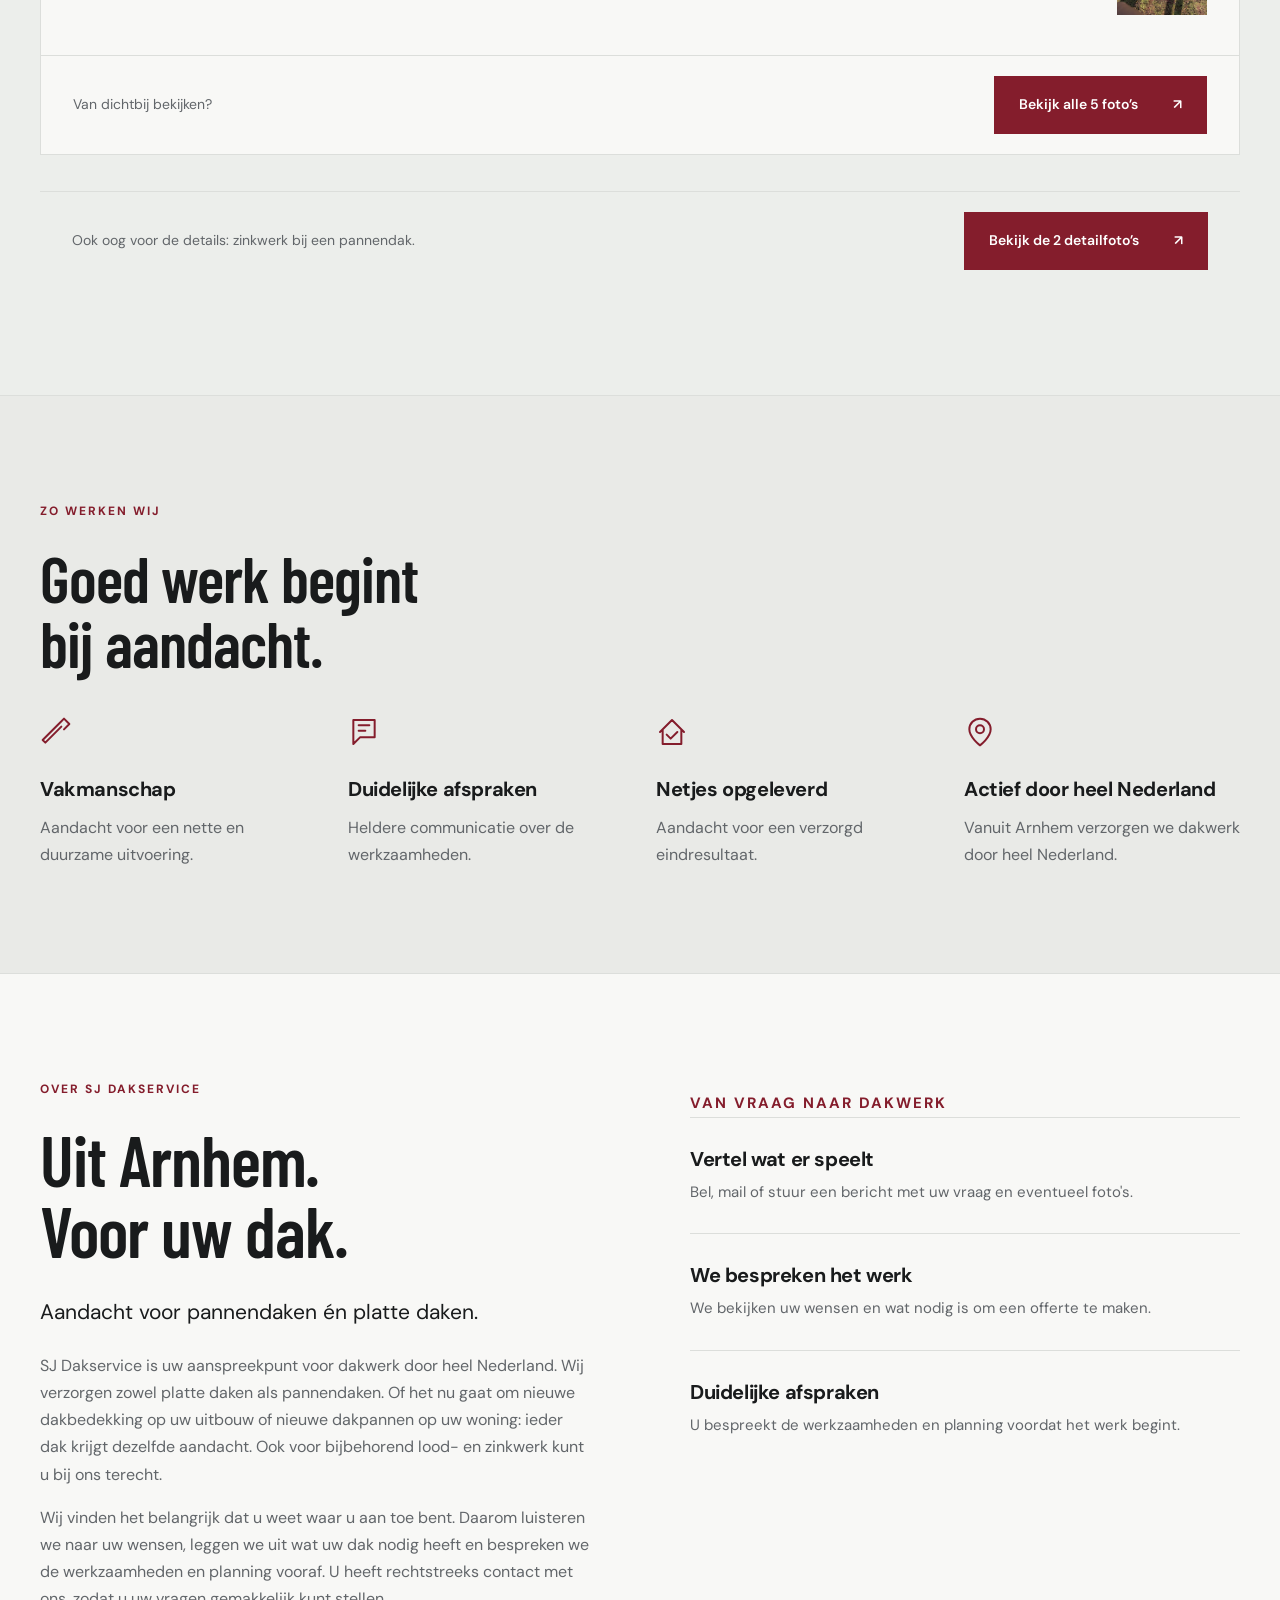
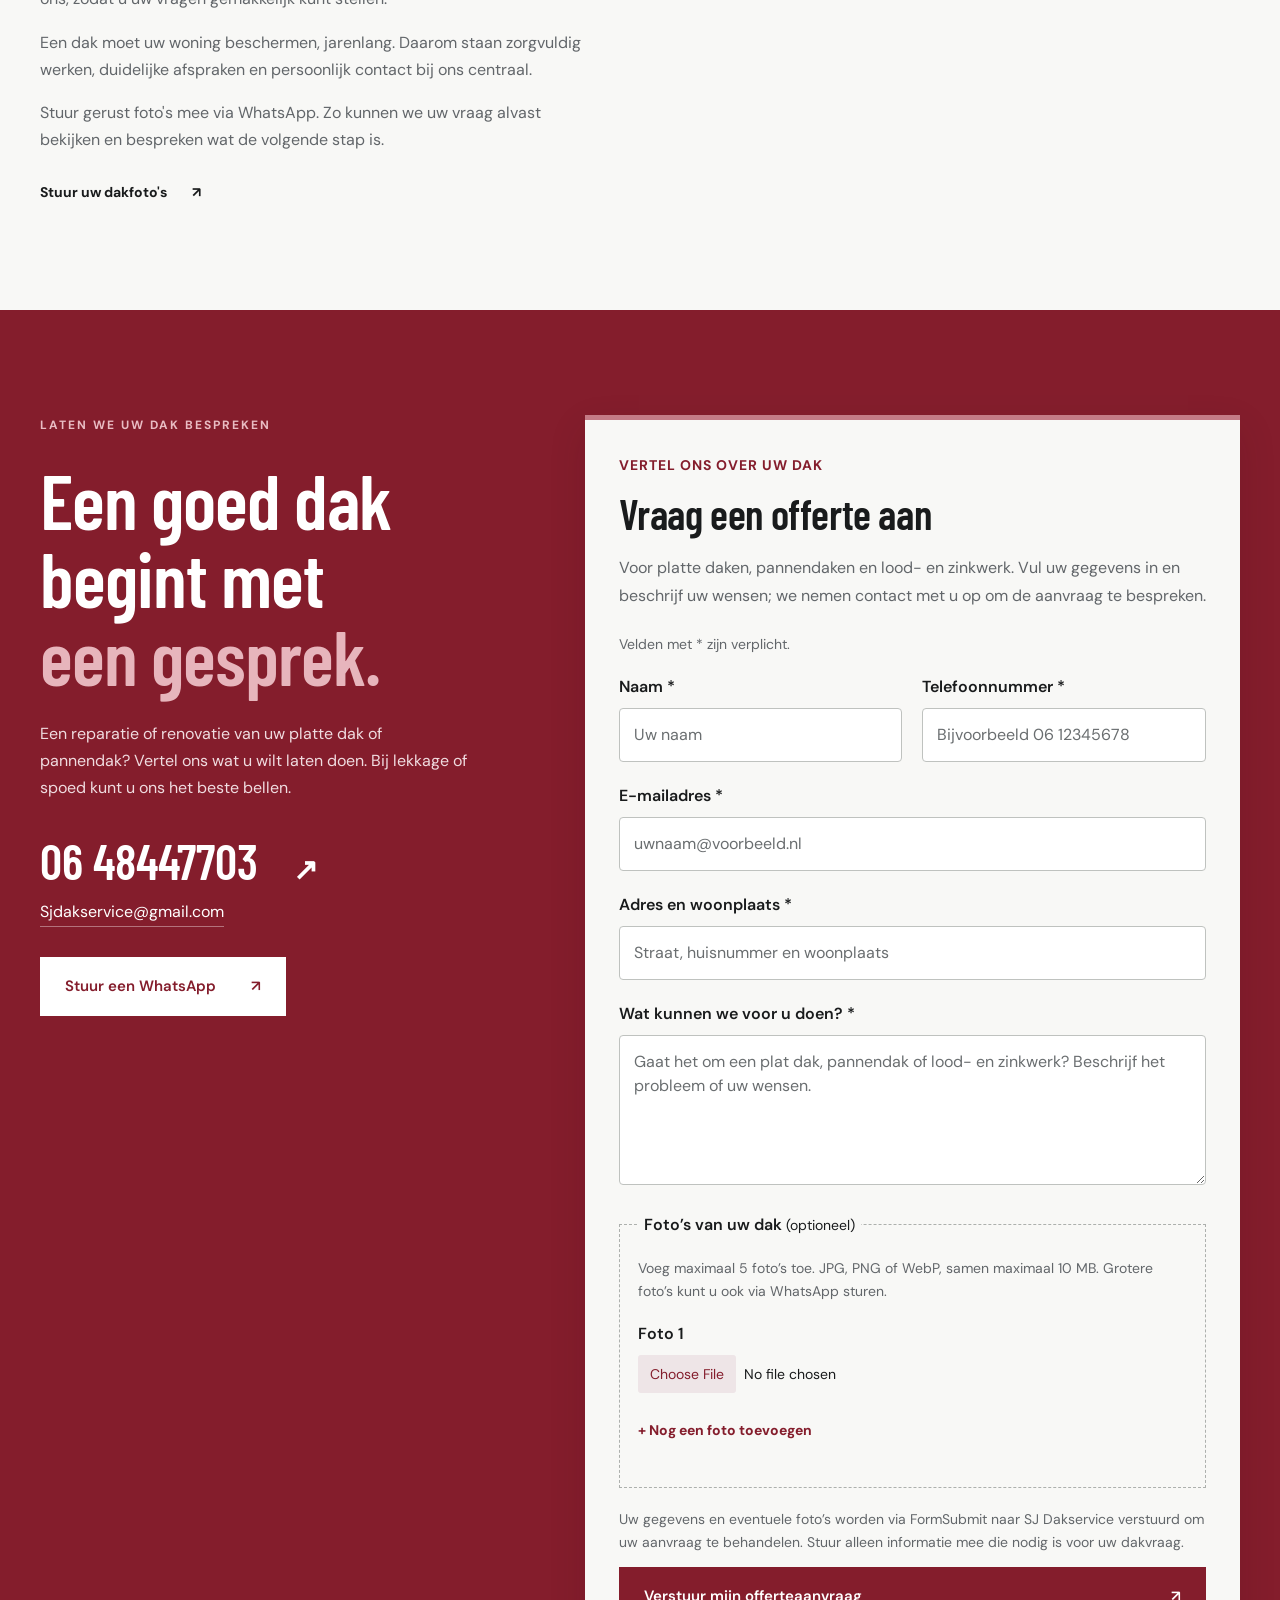
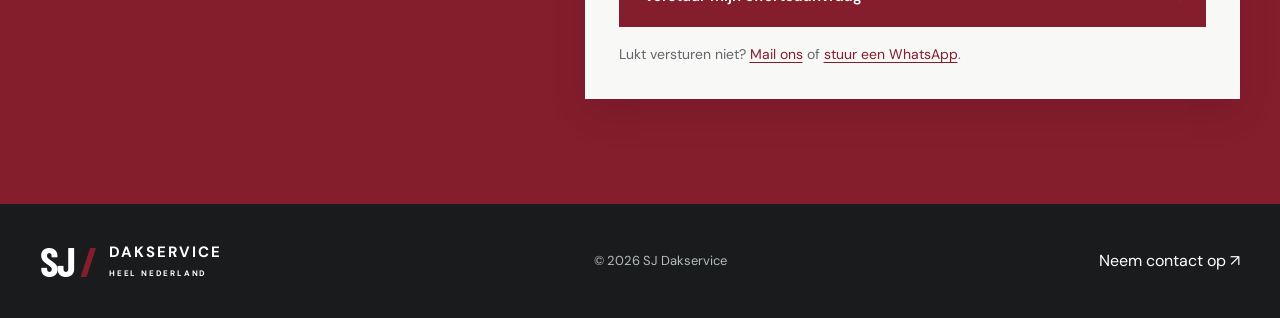
==== commit 03f460ad: "Update werkgebied naar heel Nederland" ====
--- a/index.html
+++ b/index.html
@@ -3,19 +3,19 @@
 <html lang="nl">
 <head>
 <meta charset="utf-8"/><meta content="width=device-width,initial-scale=1" name="viewport"/>
-<title>SJ Dakservice | Platte daken &amp; pannendaken in Gelderland</title>
-<meta content="SJ Dakservice uit Arnhem voor pannendaken, platte daken, dakreparatie, renovatie en lood- en zinkwerk in heel Gelderland. Bel 06 48447703." name="description"/>
+<title>SJ Dakservice | Platte daken &amp; pannendaken door heel Nederland</title>
+<meta content="SJ Dakservice uit Arnhem voor pannendaken, platte daken, dakreparatie, renovatie en lood- en zinkwerk door heel Nederland. Bel 06 48447703." name="description"/>
 <meta content="#841d2c" name="theme-color"/>
 <link href="styles.css?v=20260905-cases" rel="stylesheet"/>
 <script defer="" src="script.js?v=20260905-cases"></script>
 </head>
 <body>
 <a class="skip" href="#inhoud">Naar de inhoud</a>
-<div class="topbar"><div class="wrap"><span>ARNHEM &amp; HEEL GELDERLAND</span><a href="tel:+31648447703">Dakprobleem? Bel 06 48447703</a></div></div>
-<header><div class="wrap nav"><a aria-label="SJ Dakservice home" class="brand" href="#"><strong>SJ<span> /</span></strong><span>DAKSERVICE<small>DAKWERK IN GELDERLAND</small></span></a><button aria-controls="navigation" aria-expanded="false" class="menu-toggle">Menu <span>☰</span></button><nav aria-label="Hoofdnavigatie" id="navigation"><a href="#diensten">Diensten</a><a href="#projecten">Ons werk</a><a href="#over">Over ons</a><a class="button small" href="#offerte">Offerte aanvragen <span>↗</span></a></nav></div></header>
+<div class="topbar"><div class="wrap"><span>VANUIT ARNHEM · DOOR HEEL NEDERLAND</span><a href="tel:+31648447703">Dakprobleem? Bel 06 48447703</a></div></div>
+<header><div class="wrap nav"><a aria-label="SJ Dakservice home" class="brand" href="#"><strong>SJ<span> /</span></strong><span>DAKSERVICE<small>HEEL NEDERLAND</small></span></a><button aria-controls="navigation" aria-expanded="false" class="menu-toggle">Menu <span>☰</span></button><nav aria-label="Hoofdnavigatie" id="navigation"><a href="#diensten">Diensten</a><a href="#projecten">Ons werk</a><a href="#over">Over ons</a><a class="button small" href="#offerte">Offerte aanvragen <span>↗</span></a></nav></div></header>
 <main id="inhoud">
-<section class="hero"><div class="hero-photo"></div><div class="wrap hero-inner"><div class="hero-copy"><p class="eyebrow">SJ DAKSERVICE · ARNHEM</p><h1>Platte daken.<br/>Pannendaken.<br/><em>Goed geregeld.</em></h1><p>Van nieuwe dakbedekking tot het vernieuwen van uw dakpannen. Wij verzorgen reparaties en renovaties in heel Gelderland.</p><div class="roof-links"><a data-roof-select="platte-daken" href="#platte-daken">Platte daken <span>↘</span></a><a data-roof-select="pannendaken" href="#pannendaken">Pannendaken <span>↘</span></a></div><div class="actions"><a class="button" href="#offerte">Bespreek uw dak <span>↗</span></a><a class="text-link" href="#projecten">Bekijk ons werk <span>↓</span></a></div></div><div class="photo-label"><span>UIT ONS WERK</span><strong>Een strakke afwerking.<br/>Tot aan de dakrand.</strong></div></div><div class="hero-bottom wrap"><span>DAKWERK MET AANDACHT</span><span>Rechtstreeks contact. Duidelijke afspraken.</span></div></section>
-<div class="service-strip"><div class="wrap"><span>Platte daken</span><span>Pannendaken</span><span>Lood- en zinkwerk</span><span>Dakreparatie</span><span>Dakrenovatie</span><span>Arnhem &amp; Gelderland</span></div></div>
+<section class="hero"><div class="hero-photo"></div><div class="wrap hero-inner"><div class="hero-copy"><p class="eyebrow">SJ DAKSERVICE · ARNHEM</p><h1>Platte daken.<br/>Pannendaken.<br/><em>Goed geregeld.</em></h1><p>Van nieuwe dakbedekking tot het vernieuwen van uw dakpannen. Wij verzorgen reparaties en renovaties door heel Nederland.</p><div class="roof-links"><a data-roof-select="platte-daken" href="#platte-daken">Platte daken <span>↘</span></a><a data-roof-select="pannendaken" href="#pannendaken">Pannendaken <span>↘</span></a></div><div class="actions"><a class="button" href="#offerte">Bespreek uw dak <span>↗</span></a><a class="text-link" href="#projecten">Bekijk ons werk <span>↓</span></a></div></div><div class="photo-label"><span>UIT ONS WERK</span><strong>Een strakke afwerking.<br/>Tot aan de dakrand.</strong></div></div><div class="hero-bottom wrap"><span>DAKWERK MET AANDACHT</span><span>Rechtstreeks contact. Duidelijke afspraken.</span></div></section>
+<div class="service-strip"><div class="wrap"><span>Platte daken</span><span>Pannendaken</span><span>Lood- en zinkwerk</span><span>Dakreparatie</span><span>Dakrenovatie</span><span>Heel Nederland</span></div></div>
 <section aria-labelledby="roof-choice-title" class="section wrap roof-choice"><div class="section-head"><div><p class="eyebrow">TWEE DAKTYPEN. DEZELFDE AANDACHT.</p><h2 id="roof-choice-title">Wat voor dak heeft u?</h2></div><p>Van dakpannen tot bitumen: bekijk de mogelijkheden en het werk dat daarbij hoort.</p></div><div class="roof-choice-grid"><a class="roof-card" data-roof-select="pannendaken" href="#pannendaken"><img alt="Pannendaken: een uitgevoerd project van SJ Dakservice" height="825" loading="lazy" src="assets/pannen-dakkapel-na.svg" width="1100"/><div class="roof-card-copy"><h3>Pannendaken</h3><p>Reparatie en renovatie van uw pannendak, met aandacht voor dakpannen, nok en aansluitingen.</p><span class="button">Bekijk pannendaken <span aria-hidden="true">↗</span></span></div></a><a class="roof-card" data-roof-select="platte-daken" href="#platte-daken"><img alt="Platte daken: een uitgevoerd project van SJ Dakservice" height="825" loading="lazy" src="assets/plat-dak-na.webp" width="1100"/><div class="roof-card-copy"><h3>Platte daken</h3><p>Nieuwe dakbedekking, reparatie en renovatie van uw platte dak, zorgvuldig afgewerkt tot aan de rand.</p><span class="button">Bekijk platte daken <span aria-hidden="true">↗</span></span></div></a></div></section><section class="section wrap" id="diensten"><div class="section-head"><div><p class="eyebrow">WAT WE VOOR U DOEN</p><h2>Uw dak.<br/>Onze aandacht.</h2></div><p>Een plat dak of een pannendak: beide verdienen vakwerk. We helpen u met reparatie en vernieuwing, met aandacht voor het dakvlak, de aansluitingen en de afwerking.</p></div><div aria-label="Kies uw daktype" class="roof-filter" role="group"><button aria-pressed="true" data-roof-filter="all" type="button">Alle daktypen</button><button aria-pressed="false" data-roof-filter="pannendaken" type="button">Pannendaken</button><button aria-pressed="false" data-roof-filter="platte-daken" type="button">Platte daken</button></div><div class="roof-services"><article data-roof="pannendaken" id="pannendaken"><p class="eyebrow">DAKPANNEN &amp; AFWERKING</p><h3>Pannendaken</h3><p>Een verzorgd pannendak beschermt uw woning en bepaalt de uitstraling. Wij helpen bij beschadigde dakpannen en het vernieuwen van uw pannendak, van een plaatselijke reparatie tot een complete renovatie.</p><ul><li>Nieuwe dakpannen leggen</li><li>Bestaande dakpannen vervangen</li><li>Kapotte of verschoven pannen herstellen</li><li>Nok en aansluitingen zorgvuldig afwerken</li></ul><a class="text-link" href="#offerte">Bespreek uw pannendak <span>↗</span></a><a class="text-link project-jump" data-roof-select="pannendaken" href="#projecten">Bekijk projecten met pannendaken <span aria-hidden="true">↓</span></a></article>
 <article data-roof="platte-daken" id="platte-daken"><p class="eyebrow">DAKBEDEKKING &amp; AFWERKING</p><h3>Platte daken</h3><p>Een goed plat dak begint bij de juiste dakbedekking en zorgvuldig afgewerkte aansluitingen. Wij verzorgen het dak van uw uitbouw, garage of dakkapel, van een gerichte reparatie tot volledige vernieuwing.</p><ul><li>Nieuwe dakbedekking aanbrengen</li><li>Bestaande dakbedekking vervangen</li><li>Lekkages en beschadigingen herstellen</li><li>Dakranden en aansluitingen afwerken</li></ul><a class="text-link" href="#offerte">Bespreek uw platte dak <span>↗</span></a><a class="text-link project-jump" data-roof-select="platte-daken" href="#projecten">Bekijk projecten met platte daken <span aria-hidden="true">↓</span></a></article>
 
@@ -39,7 +39,7 @@
 <ol class="case-story"><li><h4>De oude situatie</h4><p>Het dak van de uitbouw met verweerde dakbedekking.</p></li><li><h4>De werkzaamheden</h4><p>Hetzelfde dak met vernieuwde dakbedekking, vóór de groene afwerking.</p></li><li><img alt="Hetzelfde dak afgewerkt als groendak" class="case-result" height="1100" loading="lazy" src="assets/groendak.webp" width="825"/><h4>Het resultaat</h4><p>De uitbouw is vervolgens afgewerkt als groendak.</p></li></ol><div class="comparison-footer"><span>Van dichtbij bekijken?</span><button class="button" data-gallery="plat">Bekijk alle 5 foto’s <span aria-hidden="true">↗</span></button></div>
 </article>
 <div class="comparison-footer" data-roof="pannendaken"><span>Ook oog voor de details: zinkwerk bij een pannendak.</span><button class="button" data-gallery="zink">Bekijk de 2 detailfoto’s <span aria-hidden="true">↗</span></button></div></div></section>
-<section aria-labelledby="trust-title" class="trust section"><div class="wrap"><p class="eyebrow">ZO WERKEN WIJ</p><h2 id="trust-title">Goed werk begint<br/>bij aandacht.</h2><div class="trust-grid"><article><svg aria-hidden="true" fill="none" stroke="currentColor" stroke-linecap="round" stroke-linejoin="round" stroke-width="1.5" viewbox="0 0 24 24"><path d="m14 6 4-4 4 4-4 4M16 8 4 20l-2-2L14 6"></path></svg><h3>Vakmanschap</h3><p>Aandacht voor een nette en duurzame uitvoering.</p></article><article><svg aria-hidden="true" fill="none" stroke="currentColor" stroke-linecap="round" stroke-linejoin="round" stroke-width="1.5" viewbox="0 0 24 24"><path d="M4 3h16v13H9l-5 5V3Z M8 7h8M8 11h5"></path></svg><h3>Duidelijke afspraken</h3><p>Heldere communicatie over de werkzaamheden.</p></article><article><svg aria-hidden="true" fill="none" stroke="currentColor" stroke-linecap="round" stroke-linejoin="round" stroke-width="1.5" viewbox="0 0 24 24"><path d="m3 12 9-9 9 9M5 10v11h14V10m-11 4 3 3 5-5"></path></svg><h3>Netjes opgeleverd</h3><p>Aandacht voor een verzorgd eindresultaat.</p></article><article><svg aria-hidden="true" fill="none" stroke="currentColor" stroke-linecap="round" stroke-linejoin="round" stroke-width="1.5" viewbox="0 0 24 24"><path d="M20 10c0 6-8 12-8 12S4 16 4 10a8 8 0 1 1 16 0Z"></path><circle cx="12" cy="10" r="3"></circle></svg><h3>Actief in heel Gelderland</h3><p>Vanuit Arnhem verzorgen we dakwerk in heel Gelderland.</p></article></div></div></section><section class="section wrap about" id="over"><div><p class="eyebrow">OVER SJ DAKSERVICE</p><h2>Uit Arnhem.<br/>Voor uw dak.</h2><p class="lead">Aandacht voor pannendaken én platte daken.</p><p>SJ Dakservice is uw aanspreekpunt voor dakwerk in Arnhem en heel Gelderland. Wij verzorgen zowel platte daken als pannendaken. Of het nu gaat om nieuwe dakbedekking op uw uitbouw of nieuwe dakpannen op uw woning: ieder dak krijgt dezelfde aandacht. Ook voor bijbehorend lood- en zinkwerk kunt u bij ons terecht.</p><p>Wij vinden het belangrijk dat u weet waar u aan toe bent. Daarom luisteren we naar uw wensen, leggen we uit wat uw dak nodig heeft en bespreken we de werkzaamheden en planning vooraf. U heeft rechtstreeks contact met ons, zodat u uw vragen gemakkelijk kunt stellen.</p><p>Een dak moet uw woning beschermen, jarenlang. Daarom staan zorgvuldig werken, duidelijke afspraken en persoonlijk contact bij ons centraal.</p><p>Stuur gerust foto's mee via WhatsApp. Zo kunnen we uw vraag alvast bekijken en bespreken wat de volgende stap is.</p><a class="text-link" href="https://wa.me/31648447703" rel="noopener noreferrer" target="_blank">Stuur uw dakfoto's <span>↗</span></a></div><div class="steps"><p class="eyebrow">VAN VRAAG NAAR DAKWERK</p><article><div><h3>Vertel wat er speelt</h3><p>Bel, mail of stuur een bericht met uw vraag en eventueel foto's.</p></div></article><article><div><h3>We bespreken het werk</h3><p>We bekijken uw wensen en wat nodig is om een offerte te maken.</p></div></article><article><div><h3>Duidelijke afspraken</h3><p>U bespreekt de werkzaamheden en planning voordat het werk begint.</p></div></article></div></section>
+<section aria-labelledby="trust-title" class="trust section"><div class="wrap"><p class="eyebrow">ZO WERKEN WIJ</p><h2 id="trust-title">Goed werk begint<br/>bij aandacht.</h2><div class="trust-grid"><article><svg aria-hidden="true" fill="none" stroke="currentColor" stroke-linecap="round" stroke-linejoin="round" stroke-width="1.5" viewbox="0 0 24 24"><path d="m14 6 4-4 4 4-4 4M16 8 4 20l-2-2L14 6"></path></svg><h3>Vakmanschap</h3><p>Aandacht voor een nette en duurzame uitvoering.</p></article><article><svg aria-hidden="true" fill="none" stroke="currentColor" stroke-linecap="round" stroke-linejoin="round" stroke-width="1.5" viewbox="0 0 24 24"><path d="M4 3h16v13H9l-5 5V3Z M8 7h8M8 11h5"></path></svg><h3>Duidelijke afspraken</h3><p>Heldere communicatie over de werkzaamheden.</p></article><article><svg aria-hidden="true" fill="none" stroke="currentColor" stroke-linecap="round" stroke-linejoin="round" stroke-width="1.5" viewbox="0 0 24 24"><path d="m3 12 9-9 9 9M5 10v11h14V10m-11 4 3 3 5-5"></path></svg><h3>Netjes opgeleverd</h3><p>Aandacht voor een verzorgd eindresultaat.</p></article><article><svg aria-hidden="true" fill="none" stroke="currentColor" stroke-linecap="round" stroke-linejoin="round" stroke-width="1.5" viewbox="0 0 24 24"><path d="M20 10c0 6-8 12-8 12S4 16 4 10a8 8 0 1 1 16 0Z"></path><circle cx="12" cy="10" r="3"></circle></svg><h3>Actief door heel Nederland</h3><p>Vanuit Arnhem verzorgen we dakwerk door heel Nederland.</p></article></div></div></section><section class="section wrap about" id="over"><div><p class="eyebrow">OVER SJ DAKSERVICE</p><h2>Uit Arnhem.<br/>Voor uw dak.</h2><p class="lead">Aandacht voor pannendaken én platte daken.</p><p>SJ Dakservice is uw aanspreekpunt voor dakwerk door heel Nederland. Wij verzorgen zowel platte daken als pannendaken. Of het nu gaat om nieuwe dakbedekking op uw uitbouw of nieuwe dakpannen op uw woning: ieder dak krijgt dezelfde aandacht. Ook voor bijbehorend lood- en zinkwerk kunt u bij ons terecht.</p><p>Wij vinden het belangrijk dat u weet waar u aan toe bent. Daarom luisteren we naar uw wensen, leggen we uit wat uw dak nodig heeft en bespreken we de werkzaamheden en planning vooraf. U heeft rechtstreeks contact met ons, zodat u uw vragen gemakkelijk kunt stellen.</p><p>Een dak moet uw woning beschermen, jarenlang. Daarom staan zorgvuldig werken, duidelijke afspraken en persoonlijk contact bij ons centraal.</p><p>Stuur gerust foto's mee via WhatsApp. Zo kunnen we uw vraag alvast bekijken en bespreken wat de volgende stap is.</p><a class="text-link" href="https://wa.me/31648447703" rel="noopener noreferrer" target="_blank">Stuur uw dakfoto's <span>↗</span></a></div><div class="steps"><p class="eyebrow">VAN VRAAG NAAR DAKWERK</p><article><div><h3>Vertel wat er speelt</h3><p>Bel, mail of stuur een bericht met uw vraag en eventueel foto's.</p></div></article><article><div><h3>We bespreken het werk</h3><p>We bekijken uw wensen en wat nodig is om een offerte te maken.</p></div></article><article><div><h3>Duidelijke afspraken</h3><p>U bespreekt de werkzaamheden en planning voordat het werk begint.</p></div></article></div></section>
 <section class="contact section" id="contact"><div class="wrap contact-grid"><div><p class="eyebrow">LATEN WE UW DAK BESPREKEN</p><h2>Een goed dak<br/>begint met<br/><em>een gesprek.</em></h2><p>Een reparatie of renovatie van uw platte dak of pannendak? Vertel ons wat u wilt laten doen. Bij lekkage of spoed kunt u ons het beste bellen.</p><a class="phone" href="tel:+31648447703">06 48447703 <span>↗</span></a><a class="email" href="mailto:Sjdakservice@gmail.com">Sjdakservice@gmail.com</a><div class="contact-actions"><a class="button light" href="https://wa.me/31648447703?text=Hallo%20SJ%20Dakservice%2C%20ik%20heb%20een%20vraag%20over%20mijn%20dak." rel="noopener noreferrer" target="_blank">Stuur een WhatsApp <span>↗</span></a></div></div><div class="quote-card" id="offerte">
 <p class="eyebrow">VERTEL ONS OVER UW DAK</p>
 <h3>Vraag een offerte aan</h3>
@@ -71,7 +71,7 @@
 <button class="button quote-submit" type="submit">Verstuur mijn offerteaanvraag <span aria-hidden="true">↗</span></button>
 <p class="quote-help">Lukt versturen niet? <a href="mailto:Sjdakservice@gmail.com">Mail ons</a> of <a href="https://wa.me/31648447703" target="_blank" rel="noopener noreferrer">stuur een WhatsApp</a>.</p>
 </form></div></div></section>
-</main><footer><div class="wrap"><a class="brand" href="#"><strong>SJ<span> /</span></strong><span>DAKSERVICE<small>ARNHEM &amp; GELDERLAND</small></span></a><p>© <span id="year">2026</span> SJ Dakservice</p><a href="mailto:Sjdakservice@gmail.com">Neem contact op ↗</a></div></footer>
+</main><footer><div class="wrap"><a class="brand" href="#"><strong>SJ<span> /</span></strong><span>DAKSERVICE<small>HEEL NEDERLAND</small></span></a><p>© <span id="year">2026</span> SJ Dakservice</p><a href="mailto:Sjdakservice@gmail.com">Neem contact op ↗</a></div></footer>
 <div class="mobile-contact"><a href="tel:+31648447703">Bel direct</a><a href="https://wa.me/31648447703" rel="noopener noreferrer" target="_blank">WhatsApp ↗</a></div>
 <dialog aria-labelledby="gallery-title" id="gallery"><div class="gallery-top"><h2 id="gallery-title">Projectfoto's</h2><button aria-label="Sluit fotogalerij" id="close-gallery">Sluiten ×</button></div><div class="gallery-stage"><button aria-label="Vorige foto" id="prev-photo">←</button><img alt="" id="gallery-photo"/><button aria-label="Volgende foto" id="next-photo">→</button></div><p aria-live="polite" id="gallery-caption"></p></dialog>
 </body></html>
